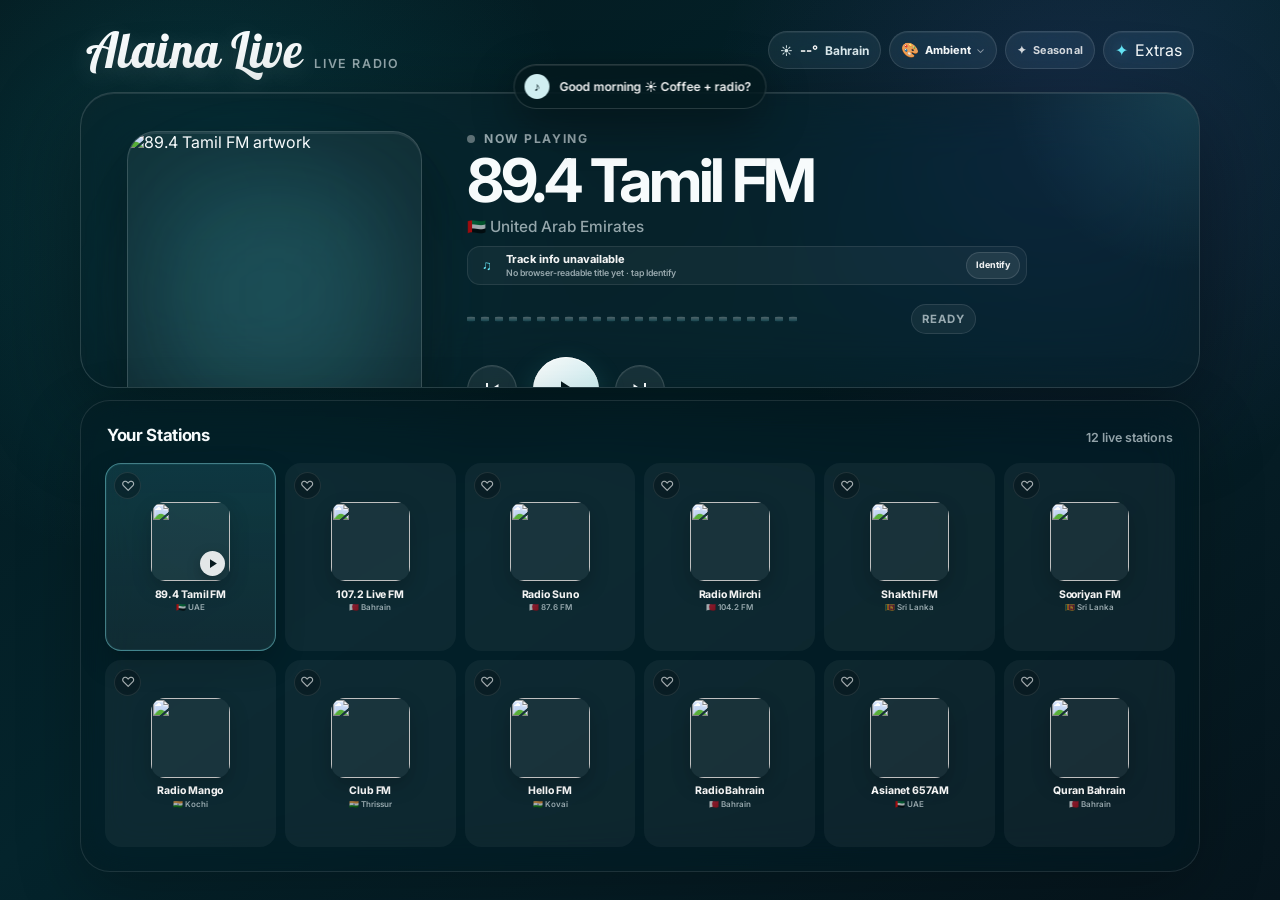
==== index.html @ 286011db "Fix Echo layout and song identification" ====
﻿<!DOCTYPE html>
<html lang="en">
<head>
  <meta charset="UTF-8">
  <meta name="viewport" content="width=device-width, initial-scale=1, viewport-fit=cover">
  <meta name="theme-color" content="#061a20">
  <meta name="apple-mobile-web-app-capable" content="yes">
  <meta name="apple-mobile-web-app-status-bar-style" content="black-translucent">

  <title>Alaina Live</title>
  <meta name="description" content="Alaina Live — your live radio stations in one beautiful player.">

  <link rel="icon" href="favicon.png" type="image/png">
  <link rel="apple-touch-icon" href="apple-touch-icon.png">
  <link rel="manifest" href="manifest.json">

  <style>
    @import url('https://fonts.googleapis.com/css2?family=Lobster&family=Inter:wght@400;500;600;700&display=swap');

    :root {
      --bg: #031a20;
      --scene-bg:
        radial-gradient(circle at 15% 20%, rgba(31, 197, 213, .15), transparent 30%),
        radial-gradient(circle at 84% 15%, rgba(139, 92, 246, .13), transparent 28%),
        linear-gradient(145deg, #03171c 0%, #04242c 48%, #06151d 100%);
      --orb-a: rgba(32, 213, 220, .30);
      --orb-b: rgba(92, 77, 225, .25);
      --glass: rgba(12, 34, 40, .52);
      --glass-strong: rgba(10, 27, 33, .72);
      --glass-soft: rgba(255, 255, 255, .075);
      --border: rgba(255, 255, 255, .14);
      --border-strong: rgba(255, 255, 255, .24);
      --text: #f7fbfc;
      --muted: rgba(235, 247, 250, .62);
      --accent: #67e8f9;
      --accent2: #8b5cf6;
      --success: #5ee6a8;
      --danger: #ff7d87;
      --shadow: 0 28px 90px rgba(0, 0, 0, .42);
      --radius-xl: 34px;
      --radius-lg: 24px;
      --radius-md: 18px;
    }

    * {
      box-sizing: border-box;
      margin: 0;
      padding: 0;
    }

    html {
      min-height: 100%;
      background: var(--bg);
      color-scheme: dark;
    }

    body {
      min-height: 100vh;
      min-height: 100dvh;
      overflow-x: hidden;
      font-family: Inter, -apple-system, BlinkMacSystemFont, "Segoe UI", sans-serif;
      color: var(--text);
      background: var(--scene-bg);
      user-select: none;
      -webkit-tap-highlight-color: transparent;
      overscroll-behavior: none;
      padding:
        calc(env(safe-area-inset-top) + 18px)
        calc(env(safe-area-inset-right) + 18px)
        calc(env(safe-area-inset-bottom) + 28px)
        calc(env(safe-area-inset-left) + 18px);
    }

    body::before,
    body::after {
      content: "";
      position: fixed;
      z-index: -2;
      width: 48vw;
      height: 48vw;
      min-width: 420px;
      min-height: 420px;
      border-radius: 50%;
      filter: blur(72px);
      pointer-events: none;
      opacity: .33;
      will-change: transform;
    }

    body::before {
      left: -16vw;
      top: 8vh;
      background: var(--orb-a);
      animation: driftOne 18s ease-in-out infinite alternate;
    }

    body::after {
      right: -18vw;
      bottom: -12vh;
      background: var(--orb-b);
      animation: driftTwo 22s ease-in-out infinite alternate;
    }

    .ambient-grid {
      position: fixed;
      inset: 0;
      z-index: -3;
      pointer-events: none;
      opacity: .16;
      background-image:
        linear-gradient(rgba(255,255,255,.035) 1px, transparent 1px),
        linear-gradient(90deg, rgba(255,255,255,.035) 1px, transparent 1px);
      background-size: 42px 42px;
      mask-image: linear-gradient(to bottom, rgba(0,0,0,.9), transparent 85%);
    }

    @keyframes driftOne {
      from { transform: translate3d(0,0,0) scale(1); }
      to { transform: translate3d(14vw,5vh,0) scale(1.14); }
    }

    @keyframes driftTwo {
      from { transform: translate3d(0,0,0) scale(1.06); }
      to { transform: translate3d(-11vw,-8vh,0) scale(.92); }
    }

    button, input {
      font: inherit;
    }

    button {
      -webkit-tap-highlight-color: transparent;
    }

    .app-shell {
      position: relative;
      z-index: 2;
      width: min(1120px, 100%);
      margin: 0 auto;
    }

    .topbar {
      display: flex;
      align-items: center;
      justify-content: space-between;
      gap: 18px;
      padding: 8px 6px 18px;
    }

    .brand {
      display: flex;
      align-items: baseline;
      gap: 12px;
      min-width: 0;
    }

    .brand-name {
      font-family: Lobster, cursive;
      font-size: clamp(2rem, 4vw, 3rem);
      line-height: 1;
      letter-spacing: .01em;
      text-shadow: 0 5px 28px rgba(255,255,255,.16);
      white-space: nowrap;
    }

    .brand-subtitle {
      color: var(--muted);
      font-size: .78rem;
      font-weight: 600;
      letter-spacing: .13em;
      text-transform: uppercase;
    }

    .install-btn {
      display: none;
      align-items: center;
      gap: 8px;
      min-height: 44px;
      padding: 10px 15px;
      border: 1px solid var(--border);
      border-radius: 999px;
      color: var(--text);
      background: rgba(255,255,255,.08);
      backdrop-filter: blur(16px) saturate(140%);
      -webkit-backdrop-filter: blur(16px) saturate(140%);
      cursor: pointer;
      box-shadow: inset 0 1px 0 rgba(255,255,255,.08);
    }

    .install-btn.visible {
      display: inline-flex;
    }

    .glass {
      background: var(--glass);
      border: 1px solid var(--border);
      box-shadow:
        var(--shadow),
        inset 0 1px 0 rgba(255,255,255,.10);
      backdrop-filter: blur(30px) saturate(145%);
      -webkit-backdrop-filter: blur(30px) saturate(145%);
    }

    .player-card {
      position: relative;
      overflow: hidden;
      display: grid;
      grid-template-columns: minmax(260px, 330px) 1fr;
      gap: clamp(26px, 5vw, 58px);
      align-items: center;
      padding: clamp(24px, 4vw, 42px);
      border-radius: var(--radius-xl);
    }

    .player-card::after {
      content: "";
      position: absolute;
      width: 380px;
      height: 380px;
      right: -180px;
      top: -190px;
      border-radius: 50%;
      background: radial-gradient(circle, rgba(103,232,249,.13), transparent 67%);
      pointer-events: none;
    }

    .cover-wrap {
      position: relative;
      width: min(100%, 310px);
      aspect-ratio: 1;
      justify-self: center;
    }

    .cover-glow {
      position: absolute;
      inset: 12%;
      border-radius: 32%;
      background: rgba(69, 224, 232, .22);
      filter: blur(48px);
      opacity: .7;
      transform: translateY(16px);
      pointer-events: none;
    }

    #coverArt {
      position: relative;
      z-index: 1;
      display: block;
      width: 100%;
      height: 100%;
      object-fit: cover;
      border-radius: 29px;
      border: 1px solid rgba(255,255,255,.16);
      box-shadow:
        0 28px 55px rgba(0,0,0,.42),
        0 2px 0 rgba(255,255,255,.08) inset;
      background: rgba(255,255,255,.05);
    }

    .player-panel {
      min-width: 0;
      text-align: left;
      align-self: center;
      width: 100%;
      max-width: 680px;
      height: min(100%, 310px);
      display: flex;
      flex-direction: column;
      justify-content: space-between;
      gap: 10px;
    }

    .player-top {
      display: flex;
      flex-direction: column;
      gap: 4px;
    }

    .player-bottom {
      display: flex;
      flex-direction: column;
      gap: 14px;
    }

    .eyebrow {
      display: flex;
      align-items: center;
      gap: 9px;
      margin-bottom: 0;
      color: var(--muted);
      font-size: .76rem;
      font-weight: 700;
      letter-spacing: .13em;
      text-transform: uppercase;
    }

    .live-dot {
      width: 8px;
      height: 8px;
      border-radius: 50%;
      background: rgba(255,255,255,.35);
      box-shadow: 0 0 0 0 rgba(94,230,168,.4);
      transition: .25s ease;
    }

    .player-card.is-playing .live-dot {
      background: var(--success);
      box-shadow: 0 0 0 6px rgba(94,230,168,.10);
    }

    #nowPlayingText {
      max-width: 680px;
      overflow: hidden;
      text-overflow: ellipsis;
      white-space: nowrap;
      font-size: clamp(1.85rem, 4.7vw, 3.95rem);
      line-height: 1.04;
      letter-spacing: -.055em;
      font-weight: 700;
      margin-bottom: 0;
    }

    #stationRegion {
      color: var(--muted);
      font-size: .96rem;
      font-weight: 500;
      min-height: 1.3em;
    }

    .equalizer-wrap {
      display: flex;
      align-items: center;
      gap: 14px;
      margin: 0;
    }

    .equalizer {
      width: min(430px, 100%);
      height: 64px;
      display: flex;
      align-items: center;
      gap: clamp(3px, .55vw, 6px);
      overflow: hidden;
      padding: 5px 0;
    }

    .equalizer span {
      flex: 1;
      min-width: 3px;
      max-width: 8px;
      height: 100%;
      border-radius: 999px;
      transform-origin: center;
      transform: scaleY(.12);
      opacity: .32;
      background: linear-gradient(to top, rgba(103,232,249,.55), rgba(255,255,255,.95));
      transition: transform .09s ease, opacity .25s ease;
      box-shadow: 0 0 12px rgba(103,232,249,.12);
    }

    .equalizer.is-playing span {
      opacity: .95;
    }

    .status-pill {
      display: inline-flex;
      align-items: center;
      gap: 8px;
      flex: 0 0 auto;
      padding: 7px 10px;
      border: 1px solid rgba(255,255,255,.10);
      border-radius: 999px;
      color: var(--muted);
      background: rgba(255,255,255,.055);
      font-size: .71rem;
      font-weight: 700;
      text-transform: uppercase;
      letter-spacing: .08em;
    }

    .status-pill.live {
      color: #d8fff0;
      border-color: rgba(94,230,168,.2);
      background: rgba(94,230,168,.09);
    }

    .status-pill.error {
      color: #ffe0e3;
      border-color: rgba(255,125,135,.25);
      background: rgba(255,125,135,.10);
    }

    .controls {
      display: flex;
      align-items: center;
      gap: 18px;
    }

    .control-btn {
      display: grid;
      place-items: center;
      width: 54px;
      height: 54px;
      border: 1px solid var(--border);
      border-radius: 50%;
      color: var(--text);
      background: rgba(255,255,255,.07);
      cursor: pointer;
      transition: transform .16s ease, background .16s ease, border-color .16s ease;
      box-shadow: inset 0 1px 0 rgba(255,255,255,.07);
    }

    .control-btn:hover {
      transform: translateY(-1px);
      background: rgba(255,255,255,.12);
      border-color: var(--border-strong);
    }

    .control-btn:active {
      transform: scale(.96);
    }

    .control-btn.primary {
      width: 72px;
      height: 72px;
      border: 0;
      color: #04171c;
      background:
        linear-gradient(145deg, rgba(255,255,255,.98), rgba(197,246,250,.92));
      box-shadow:
        0 10px 30px rgba(87,218,228,.18),
        inset 0 1px 0 rgba(255,255,255,.75);
    }

    .control-btn svg {
      width: 24px;
      height: 24px;
      fill: currentColor;
    }

    .control-btn.primary svg {
      width: 30px;
      height: 30px;
    }

    .volume-row {
      display: flex;
      align-items: center;
      gap: 10px;
      margin-top: 0;
      max-width: 360px;
      color: var(--muted);
    }

    .volume-row svg {
      width: 18px;
      height: 18px;
      fill: currentColor;
      flex: 0 0 auto;
    }

    #volumeSlider {
      width: 100%;
      accent-color: var(--accent);
      cursor: pointer;
    }

    .stations-section {
      margin-top: 22px;
      padding: 24px;
      border-radius: 30px;
      background: rgba(7, 25, 31, .38);
      border: 1px solid rgba(255,255,255,.10);
      backdrop-filter: blur(24px) saturate(135%);
      -webkit-backdrop-filter: blur(24px) saturate(135%);
      box-shadow: 0 22px 65px rgba(0,0,0,.23);
    }

    .section-header {
      display: flex;
      align-items: end;
      justify-content: space-between;
      gap: 16px;
      margin-bottom: 18px;
      padding: 0 2px;
    }

    .section-title {
      font-size: 1.05rem;
      font-weight: 700;
      letter-spacing: -.02em;
    }

    .station-count {
      color: var(--muted);
      font-size: .78rem;
      font-weight: 600;
    }

    .stations {
      display: grid;
      grid-template-columns: repeat(6, minmax(0, 1fr));
      gap: 14px;
    }

    .station-card {
      position: relative;
      min-width: 0;
      border: 1px solid transparent;
      border-radius: 22px;
      background: rgba(255,255,255,.045);
      padding: 10px 10px 12px;
      text-align: left;
      cursor: pointer;
      transition:
        transform .18s ease,
        border-color .18s ease,
        background .18s ease,
        box-shadow .18s ease;
    }

    .station-card:hover {
      transform: translateY(-2px);
      background: rgba(255,255,255,.075);
      border-color: rgba(255,255,255,.09);
    }

    .station-card.active {
      background:
        linear-gradient(180deg, rgba(103,232,249,.12), rgba(255,255,255,.06));
      border-color: rgba(137,240,247,.42);
      box-shadow:
        0 12px 30px rgba(0,0,0,.20),
        0 0 0 1px rgba(103,232,249,.06) inset;
    }

    .station-card:active {
      transform: scale(.98);
    }

    .station-art {
      position: relative;
      width: 100%;
      aspect-ratio: 1;
      overflow: hidden;
      border-radius: 17px;
      background: rgba(255,255,255,.05);
      box-shadow: 0 8px 20px rgba(0,0,0,.20);
    }

    .station-art img {
      width: 100%;
      height: 100%;
      object-fit: cover;
      display: block;
    }

    .station-play-indicator {
      position: absolute;
      right: 8px;
      bottom: 8px;
      width: 32px;
      height: 32px;
      display: grid;
      place-items: center;
      border-radius: 50%;
      color: #06181d;
      background: rgba(255,255,255,.88);
      box-shadow: 0 5px 14px rgba(0,0,0,.25);
      opacity: 0;
      transform: scale(.84);
      transition: opacity .18s ease, transform .18s ease;
    }

    .station-card:hover .station-play-indicator,
    .station-card.active .station-play-indicator {
      opacity: 1;
      transform: scale(1);
    }

    .station-play-indicator svg {
      width: 15px;
      height: 15px;
      fill: currentColor;
    }

    .station-card.playing .station-play-indicator {
      background: #dffff1;
    }

    .station-name {
      display: block;
      margin-top: 10px;
      overflow: hidden;
      text-overflow: ellipsis;
      white-space: nowrap;
      font-size: .82rem;
      font-weight: 700;
      letter-spacing: -.01em;
    }

    .station-meta {
      display: flex;
      align-items: center;
      gap: 5px;
      min-height: 18px;
      margin-top: 3px;
      color: var(--muted);
      font-size: .68rem;
      font-weight: 600;
    }

    .tiny-live {
      display: none;
      width: 5px;
      height: 5px;
      border-radius: 50%;
      background: var(--success);
      box-shadow: 0 0 0 4px rgba(94,230,168,.09);
    }

    .station-card.playing .tiny-live {
      display: inline-block;
    }

    .footer-note {
      padding: 18px 6px 4px;
      text-align: center;
      color: rgba(235,247,250,.38);
      font-size: .7rem;
    }

    @media (max-width: 920px) {
      .player-card {
        grid-template-columns: minmax(220px, 270px) 1fr;
        gap: 30px;
      }

      .stations {
        grid-template-columns: repeat(4, minmax(0, 1fr));
      }
    }

    @media (max-width: 680px) {
      body {
        padding:
          calc(env(safe-area-inset-top) + 12px)
          calc(env(safe-area-inset-right) + 12px)
          calc(env(safe-area-inset-bottom) + 22px)
          calc(env(safe-area-inset-left) + 12px);
      }

      .topbar {
        padding: 6px 4px 14px;
      }

      .brand-subtitle {
        display: none;
      }

      .install-btn {
        width: 44px;
        height: 44px;
        justify-content: center;
        padding: 0;
      }

      .install-btn span {
        display: none;
      }

      .player-card {
        grid-template-columns: 1fr;
        gap: 25px;
        padding: 21px;
        border-radius: 29px;
      }

      .cover-wrap {
        width: min(72vw, 310px);
      }

      .player-panel {
        text-align: center;
      }

      .eyebrow,
      .controls,
      .equalizer-wrap {
        justify-content: center;
      }

      #nowPlayingText {
        font-size: clamp(2rem, 10vw, 3.15rem);
      }

      .equalizer-wrap {
        margin: 20px 0 18px;
        flex-wrap: wrap;
      }

      .equalizer {
        width: 100%;
        height: 50px;
      }

      .volume-row {
        margin: 20px auto 0;
      }

      .stations-section {
        margin-top: 14px;
        padding: 16px 12px 14px;
        border-radius: 26px;
      }

      .stations {
        grid-template-columns: repeat(3, minmax(0, 1fr));
        gap: 9px;
      }

      .station-card {
        border-radius: 18px;
        padding: 7px 7px 9px;
      }

      .station-art {
        border-radius: 14px;
      }

      .station-play-indicator {
        width: 29px;
        height: 29px;
        right: 6px;
        bottom: 6px;
      }

      .station-name {
        font-size: .72rem;
        margin-top: 7px;
      }

      .station-meta {
        font-size: .61rem;
      }

      .control-btn {
        width: 52px;
        height: 52px;
      }

      .control-btn.primary {
        width: 70px;
        height: 70px;
      }
    }

    @media (max-width: 380px) {
      .stations {
        gap: 7px;
      }

      .station-card {
        padding: 6px;
      }

      .station-name {
        font-size: .68rem;
      }
    }

    /* Echo Show / wide landscape */
    @media (min-width: 900px) and (max-height: 720px) and (orientation: landscape) {
      body {
        padding-top: calc(env(safe-area-inset-top) + 10px);
        padding-bottom: calc(env(safe-area-inset-bottom) + 12px);
      }

      .topbar {
        padding-bottom: 10px;
      }

      .brand-name {
        font-size: 2.15rem;
      }

      .player-card {
        grid-template-columns: 230px 1fr;
        padding: 22px 30px;
        gap: 34px;
      }

      .cover-wrap {
        width: 220px;
      }

      #nowPlayingText {
        font-size: clamp(2rem, 4.7vw, 3.4rem);
      }

      .equalizer-wrap {
        margin: 17px 0 15px;
      }

      .equalizer {
        height: 44px;
      }

      .volume-row {
        margin-top: 14px;
      }

      .control-btn {
        width: 48px;
        height: 48px;
      }

      .control-btn.primary {
        width: 62px;
        height: 62px;
      }

      .stations-section {
        margin-top: 12px;
        padding: 14px 18px;
      }

      .section-header {
        margin-bottom: 10px;
      }

      .stations {
        grid-template-columns: repeat(6, minmax(0, 1fr));
        gap: 10px;
      }

      .station-card {
        display: grid;
        grid-template-columns: 50px minmax(0, 1fr);
        grid-template-rows: auto auto;
        column-gap: 9px;
        align-items: center;
        padding: 7px;
        border-radius: 15px;
      }

      .station-art {
        grid-row: 1 / span 2;
        width: 50px;
        border-radius: 11px;
      }

      .station-name {
        margin-top: 0;
        font-size: .7rem;
      }

      .station-meta {
        font-size: .58rem;
      }

      .station-play-indicator {
        display: none;
      }

      .footer-note {
        display: none;
      }
    }

    @media (prefers-reduced-motion: reduce) {
      *, *::before, *::after {
        animation-duration: .001ms !important;
        animation-iteration-count: 1 !important;
        scroll-behavior: auto !important;
      }

      .station-card,
      .control-btn {
        transition: none;
      }
    }

    @supports not ((backdrop-filter: blur(20px)) or (-webkit-backdrop-filter: blur(20px))) {
      .glass,
      .stations-section,
      .install-btn {
        background: rgba(6, 26, 32, .94);
      }
    }
  

    /* ==========================================================
       ZERO-SCROLL LAYOUT
       - Mobile: one-screen 3D flip between player and all stations.
       - Tablet / Echo / wide screens: player above, every station below.
       ========================================================== */

    body {
      height: 100vh;
      height: 100dvh;
      min-height: 100vh;
      min-height: 100dvh;
      overflow: hidden;
    }

    .app-shell {
      height: 100%;
      min-height: 0;
      display: flex;
      flex-direction: column;
    }

    .topbar {
      flex: 0 0 auto;
    }

    .content-stage {
      flex: 1 1 auto;
      min-height: 0;
      display: flex;
      flex-direction: column;
      gap: 12px;
    }

    .player-card,
    .stations-section {
      min-height: 0;
    }

    .player-card {
      flex: 0 0 min(39%, 350px);
    }

    .stations-section {
      flex: 1 1 auto;
      margin-top: 0;
      overflow: hidden;
      display: flex;
      flex-direction: column;
    }

    .section-header {
      flex: 0 0 auto;
    }

    .stations {
      flex: 1 1 auto;
      min-height: 0;
      grid-auto-rows: minmax(0, 1fr);
    }

    .footer-note {
      display: none;
    }

    .mobile-flip-button,
    .mobile-back-button {
      display: none;
    }

    .section-actions {
      display: flex;
      align-items: center;
      gap: 10px;
    }

    /* Tablet / Echo station cards are intentionally compact so all 12
       are visible at the same time without vertical scrolling. */
    @media (min-width: 681px) {
      .stations {
        grid-template-columns: repeat(6, minmax(0, 1fr));
        grid-template-rows: repeat(2, minmax(0, 1fr));
        gap: 9px;
      }

      .station-card {
        min-height: 0;
        display: grid;
        grid-template-columns: clamp(42px, 5.5vw, 66px) minmax(0, 1fr);
        grid-template-rows: auto auto;
        column-gap: 9px;
        align-content: center;
        align-items: center;
        padding: 7px;
        border-radius: 16px;
      }

      .station-art {
        grid-row: 1 / span 2;
        width: clamp(42px, 5.5vw, 66px);
        height: clamp(42px, 5.5vw, 66px);
        aspect-ratio: 1;
        border-radius: 12px;
      }

      .station-name {
        align-self: end;
        margin: 0;
        font-size: clamp(.66rem, 1vw, .82rem);
      }

      .station-meta {
        align-self: start;
        min-height: 0;
        margin-top: 2px;
        font-size: clamp(.54rem, .8vw, .67rem);
      }

      .station-play-indicator {
        width: 24px;
        height: 24px;
        right: 4px;
        bottom: 4px;
      }
    }

    /* Wide desktop / laptop layout:
       keep every text/control element from "Now Playing" through the
       volume slider inside the visual height of the artwork. */
    @media (min-width: 921px) and (min-height: 700px) {
      .player-card {
        flex-basis: min(38%, 345px);
        padding: 24px 28px;
        gap: 28px;
      }

      .cover-wrap {
        width: min(100%, 295px);
      }

      .player-panel {
        height: min(100%, 295px);
      }

      .equalizer {
        height: 48px;
      }

      .controls {
        gap: 16px;
      }

      .control-btn {
        width: 50px;
        height: 50px;
      }

      .control-btn.primary {
        width: 66px;
        height: 66px;
      }

      .volume-row {
        max-width: 330px;
      }
    }

    /* Tablet portrait: keep player on top and all stations underneath. */
    @media (min-width: 681px) and (max-width: 920px) {
      .stations {
        grid-template-columns: repeat(4, minmax(0, 1fr));
        grid-template-rows: repeat(3, minmax(0, 1fr));
      }

      .player-card {
        flex-basis: min(45%, 390px);
        padding: clamp(18px, 3vw, 30px);
        grid-template-columns: minmax(180px, 250px) 1fr;
        gap: 24px;
      }

      .cover-wrap {
        width: min(100%, 235px);
      }

      .player-panel {
        height: min(100%, 235px);
      }

      .equalizer-wrap {
        margin: 17px 0 16px;
      }

      .equalizer {
        height: 42px;
      }

      .volume-row {
        margin-top: 14px;
      }
    }

    /* Medium-height landscape smart displays / Echo-style screens.
       The complete right-side player stack is constrained to exactly the
       same visual height as the artwork, including controls + volume. */
    @media (min-width: 900px) and (max-height: 860px) {
      body {
        padding:
          calc(env(safe-area-inset-top) + 8px)
          calc(env(safe-area-inset-right) + 12px)
          calc(env(safe-area-inset-bottom) + 9px)
          calc(env(safe-area-inset-left) + 12px);
      }

      .topbar {
        padding: 2px 4px 8px;
      }

      .brand-name {
        font-size: 2rem;
      }

      .brand-subtitle {
        font-size: .66rem;
      }

      .content-stage {
        gap: 8px;
      }

      .player-card {
        flex: 0 0 42%;
        grid-template-columns: minmax(175px, 230px) 1fr;
        align-items: center;
        gap: 24px;
        padding: 14px 22px;
        border-radius: 24px;
      }

      .cover-wrap {
        width: min(100%, 210px);
      }

      .player-panel {
        width: 100%;
        height: min(100%, 210px);
        max-width: none;
        align-self: center;
        display: flex;
        flex-direction: column;
        justify-content: space-between;
        gap: 5px;
        overflow: visible;
      }

      .player-top {
        gap: 1px;
      }

      .player-bottom {
        gap: 6px;
      }

      #coverArt {
        border-radius: 21px;
      }

      .eyebrow {
        margin-bottom: 0;
        font-size: .58rem;
      }

      #nowPlayingText {
        margin-bottom: 0;
        font-size: clamp(1.65rem, 3.7vw, 2.65rem);
        line-height: 1;
      }

      #stationRegion {
        min-height: 1.1em;
        font-size: .70rem;
      }

      .equalizer-wrap {
        margin: 0;
        gap: 9px;
      }

      .equalizer {
        height: 26px;
        padding: 2px 0;
      }

      .status-pill {
        padding: 4px 7px;
        font-size: .54rem;
      }

      .controls {
        gap: 9px;
      }

      .control-btn {
        width: 38px;
        height: 38px;
      }

      .control-btn.primary {
        width: 48px;
        height: 48px;
      }

      .control-btn svg {
        width: 17px;
        height: 17px;
      }

      .control-btn.primary svg {
        width: 21px;
        height: 21px;
      }

      .volume-row {
        display: flex !important;
        visibility: visible !important;
        margin-top: 0;
        max-width: 280px;
        min-height: 18px;
        gap: 8px;
      }

      .volume-row svg {
        width: 15px;
        height: 15px;
      }

      #volumeSlider {
        display: block !important;
        visibility: visible !important;
        height: 18px;
      }

      .stations-section {
        padding: 9px 12px;
        border-radius: 21px;
      }

      .section-header {
        margin-bottom: 6px;
      }

      .section-title {
        font-size: .83rem;
      }

      .station-count {
        font-size: .59rem;
      }

      .stations {
        gap: 7px;
      }

      .station-card {
        grid-template-columns: 42px minmax(0, 1fr);
        column-gap: 7px;
        padding: 5px;
        border-radius: 12px;
      }

      .station-art {
        width: 42px;
        height: 42px;
        border-radius: 9px;
      }

      .station-name {
        font-size: .60rem;
      }

      .station-meta {
        font-size: .49rem;
      }

      .station-play-indicator {
        display: none;
      }
    }

    /* Very short landscape devices (Echo Show 5 / compact smart displays).
       The artwork and the complete controls stack remain the same height. */
    @media (min-width: 681px) and (max-height: 610px) {
      body {
        padding:
          calc(env(safe-area-inset-top) + 6px)
          calc(env(safe-area-inset-right) + 9px)
          calc(env(safe-area-inset-bottom) + 7px)
          calc(env(safe-area-inset-left) + 9px);
      }

      .topbar {
        padding: 1px 4px 6px;
      }

      .brand-name {
        font-size: 1.72rem;
      }

      .brand-subtitle {
        font-size: .58rem;
      }

      .install-btn {
        min-height: 34px;
        padding: 6px 10px;
      }

      .content-stage {
        gap: 6px;
      }

      .player-card {
        flex: 0 0 48%;
        grid-template-columns: minmax(130px, 185px) 1fr;
        align-items: center;
        gap: 16px;
        padding: 10px 16px;
        border-radius: 20px;
      }

      .cover-wrap {
        width: min(100%, 168px);
      }

      .player-panel {
        width: 100%;
        height: min(100%, 168px);
        max-width: none;
        align-self: center;
        justify-content: space-between;
        gap: 3px;
        overflow: visible;
      }

      .player-top {
        gap: 0;
      }

      .player-bottom {
        gap: 4px;
      }

      #coverArt {
        border-radius: 17px;
      }

      .eyebrow {
        margin-bottom: 0;
        font-size: .52rem;
      }

      #nowPlayingText {
        margin-bottom: 0;
        font-size: clamp(1.25rem, 3.3vw, 2rem);
        line-height: 1;
      }

      #stationRegion {
        min-height: 1em;
        font-size: .61rem;
      }

      .equalizer-wrap {
        margin: 0;
        gap: 7px;
      }

      .equalizer {
        height: 20px;
        padding: 1px 0;
      }

      .status-pill {
        padding: 3px 6px;
        font-size: .48rem;
      }

      .controls {
        gap: 7px;
      }

      .control-btn {
        width: 32px;
        height: 32px;
      }

      .control-btn.primary {
        width: 42px;
        height: 42px;
      }

      .control-btn svg {
        width: 15px;
        height: 15px;
      }

      .control-btn.primary svg {
        width: 18px;
        height: 18px;
      }

      .volume-row {
        display: flex !important;
        visibility: visible !important;
        margin-top: 0;
        max-width: 240px;
        min-height: 15px;
        gap: 6px;
      }

      .volume-row svg {
        width: 13px;
        height: 13px;
      }

      #volumeSlider {
        display: block !important;
        visibility: visible !important;
        height: 15px;
      }

      .stations-section {
        padding: 7px 9px;
        border-radius: 18px;
      }

      .section-header {
        margin-bottom: 4px;
      }

      .section-title {
        font-size: .74rem;
      }

      .station-count {
        font-size: .52rem;
      }

      .stations {
        gap: 5px;
      }

      .station-card {
        grid-template-columns: 36px minmax(0, 1fr);
        column-gap: 5px;
        padding: 4px;
        border-radius: 10px;
      }

      .station-art {
        width: 36px;
        height: 36px;
        border-radius: 7px;
      }

      .station-name {
        font-size: .53rem;
      }

      .station-meta {
        font-size: .44rem;
      }

      .station-play-indicator {
        display: none;
      }
    }


    /* ==========================================================
       V7.3 — Wide-screen station cards
       Desktop + Echo Show: larger logo with labels underneath.
       Keeps the 6 x 2 grid and zero-scroll behavior.
       ========================================================== */

    @media (min-width: 921px) {
      .stations {
        grid-template-columns: repeat(6, minmax(0, 1fr));
        grid-template-rows: repeat(2, minmax(0, 1fr));
      }

      .station-card {
        min-height: 0;
        display: flex;
        flex-direction: column;
        align-items: center;
        justify-content: center;
        gap: 0;
        padding: clamp(7px, 1.1vh, 11px) 7px;
        text-align: center;
        border-radius: 16px;
      }

      .station-art {
        flex: 0 0 auto;
        grid-row: auto;
        width: clamp(66px, 6.2vw, 82px);
        height: clamp(66px, 6.2vw, 82px);
        margin: 0 auto;
        border-radius: 14px;
      }

      .station-name {
        width: 100%;
        align-self: auto;
        margin: clamp(5px, .8vh, 8px) 0 0;
        overflow: visible;
        text-overflow: clip;
        white-space: normal;
        font-size: clamp(.64rem, .82vw, .78rem);
        line-height: 1.12;
        font-weight: 750;
        text-align: center;
      }

      .station-meta {
        width: 100%;
        min-height: 0;
        align-self: auto;
        justify-content: center;
        margin-top: 3px;
        overflow: visible;
        white-space: normal;
        font-size: clamp(.50rem, .62vw, .61rem);
        line-height: 1.08;
        text-align: center;
      }

      .station-play-indicator {
        width: 25px;
        height: 25px;
        right: 5px;
        bottom: 5px;
      }

      .favorite-toggle {
        top: 7px;
        left: 7px;
      }
    }

    /* Standard Echo Show / landscape tablet heights:
       slightly smaller than desktop, but still visibly larger than V7.2. */
    @media (min-width: 921px) and (max-height: 860px) {
      .station-card {
        padding: 6px 5px;
        border-radius: 13px;
      }

      .station-art {
        width: clamp(54px, 7.2vh, 68px);
        height: clamp(54px, 7.2vh, 68px);
        border-radius: 11px;
      }

      .station-name {
        margin-top: 4px;
        font-size: clamp(.56rem, 1.05vw, .67rem);
        line-height: 1.06;
      }

      .station-meta {
        margin-top: 2px;
        font-size: clamp(.45rem, .78vw, .55rem);
        line-height: 1.03;
      }

      .favorite-toggle {
        top: 4px;
        left: 4px;
        width: 23px;
        height: 23px;
        font-size: 12px;
      }

      .station-play-indicator {
        width: 22px;
        height: 22px;
        right: 4px;
        bottom: 4px;
      }
    }

    /* Compact Echo Show 5 / very short landscape screens.
       Still vertical, but carefully compressed to preserve zero scroll. */
    @media (min-width: 921px) and (max-height: 610px) {
      .station-card {
        padding: 3px 4px;
        border-radius: 10px;
      }

      .station-art {
        width: clamp(38px, 8.8vh, 50px);
        height: clamp(38px, 8.8vh, 50px);
        border-radius: 8px;
      }

      .station-name {
        margin-top: 2px;
        font-size: clamp(.48rem, .88vw, .57rem);
        line-height: 1;
      }

      .station-meta {
        margin-top: 1px;
        font-size: clamp(.40rem, .67vw, .48rem);
        line-height: 1;
      }

      .favorite-toggle {
        top: 3px;
        left: 3px;
        width: 19px;
        height: 19px;
        font-size: 10px;
      }

      .station-play-indicator {
        display: none;
      }
    }

    /* MOBILE: fixed one-screen 3D flip UI. */
    @media (max-width: 680px) {
      body {
        padding:
          calc(env(safe-area-inset-top) + 8px)
          calc(env(safe-area-inset-right) + 9px)
          calc(env(safe-area-inset-bottom) + 9px)
          calc(env(safe-area-inset-left) + 9px);
      }

      .topbar {
        min-height: 46px;
        padding: 3px 3px 8px;
      }

      .brand-name {
        font-size: clamp(1.75rem, 8vw, 2.25rem);
      }

      .content-stage {
        position: relative;
        display: block;
        perspective: 1300px;
        transform-style: preserve-3d;
      }

      .player-card,
      .stations-section {
        position: absolute;
        inset: 0;
        width: 100%;
        height: 100%;
        margin: 0;
        overflow: hidden;
        backface-visibility: hidden;
        -webkit-backface-visibility: hidden;
        transform-style: preserve-3d;
        transition:
          transform .64s cubic-bezier(.2,.72,.18,1),
          opacity .25s ease;
      }

      .player-card {
        transform: rotateY(0deg);
        display: flex;
        flex-direction: column;
        justify-content: center;
        gap: clamp(8px, 1.7dvh, 15px);
        padding: clamp(12px, 2.4dvh, 19px);
        border-radius: 28px;
      }

      .stations-section {
        transform: rotateY(180deg);
        padding: 10px 9px 9px;
        border-radius: 28px;
        background: rgba(10, 30, 36, .66);
      }

      .content-stage.flipped .player-card {
        transform: rotateY(-180deg);
        pointer-events: none;
      }

      .content-stage.flipped .stations-section {
        transform: rotateY(0deg);
        pointer-events: auto;
      }

      .content-stage:not(.flipped) .stations-section {
        pointer-events: none;
      }

      .cover-wrap {
        flex: 0 0 auto;
        width: clamp(108px, 27dvh, 178px);
        max-width: 48vw;
      }

      #coverArt {
        border-radius: 22px;
      }

      .player-panel {
        width: 100%;
        min-height: 0;
        height: auto;
        max-width: none;
        gap: 8px;
      }

      .player-top,
      .player-bottom {
        gap: 8px;
      }

      .eyebrow {
        justify-content: center;
        margin-bottom: 5px;
        font-size: .61rem;
      }

      #nowPlayingText {
        margin-bottom: 4px;
        font-size: clamp(1.45rem, 7.3vw, 2.35rem);
        line-height: 1.02;
      }

      #stationRegion {
        font-size: .72rem;
      }

      .equalizer-wrap {
        margin: clamp(8px, 1.5dvh, 13px) 0;
        gap: 7px;
        flex-wrap: nowrap;
      }

      .equalizer {
        width: min(70%, 280px);
        height: clamp(25px, 5dvh, 38px);
      }

      .status-pill {
        padding: 5px 7px;
        font-size: .53rem;
      }

      .controls {
        gap: 12px;
      }

      .control-btn {
        width: clamp(41px, 7.8dvh, 52px);
        height: clamp(41px, 7.8dvh, 52px);
      }

      .control-btn.primary {
        width: clamp(54px, 9.5dvh, 66px);
        height: clamp(54px, 9.5dvh, 66px);
      }

      .control-btn svg {
        width: 19px;
        height: 19px;
      }

      .control-btn.primary svg {
        width: 24px;
        height: 24px;
      }

      .volume-row {
        width: min(76%, 280px);
        margin: clamp(8px, 1.4dvh, 13px) auto 0;
      }

      .mobile-flip-button {
        display: inline-flex;
        align-items: center;
        justify-content: center;
        gap: 7px;
        min-height: 39px;
        margin: clamp(8px, 1.5dvh, 13px) auto 0;
        padding: 8px 16px;
        border: 1px solid rgba(255,255,255,.16);
        border-radius: 999px;
        color: var(--text);
        background: rgba(255,255,255,.085);
        box-shadow: inset 0 1px 0 rgba(255,255,255,.08);
        cursor: pointer;
      }

      .mobile-flip-button svg {
        width: 17px;
        height: 17px;
        fill: currentColor;
      }

      .mobile-flip-button span {
        font-size: .72rem;
        font-weight: 700;
        letter-spacing: .01em;
      }

      .section-header {
        min-height: 39px;
        align-items: center;
        margin-bottom: 6px;
        padding: 0 3px;
      }

      .section-title {
        font-size: .89rem;
      }

      .section-actions {
        gap: 5px;
      }

      .station-count {
        display: none;
      }

      .mobile-back-button {
        display: inline-flex;
        align-items: center;
        gap: 4px;
        height: 33px;
        padding: 0 10px;
        border: 1px solid rgba(255,255,255,.13);
        border-radius: 999px;
        color: var(--text);
        background: rgba(255,255,255,.07);
        cursor: pointer;
      }

      .mobile-back-button svg {
        width: 14px;
        height: 14px;
        fill: currentColor;
      }

      .mobile-back-button span {
        font-size: .64rem;
        font-weight: 700;
      }

      .stations {
        display: grid;
        grid-template-columns: repeat(3, minmax(0, 1fr));
        grid-template-rows: repeat(4, minmax(0, 1fr));
        gap: clamp(4px, 1dvh, 8px);
        height: 100%;
        min-height: 0;
      }

      .station-card {
        min-height: 0;
        display: flex;
        flex-direction: column;
        align-items: center;
        justify-content: center;
        gap: 2px;
        padding: 4px 3px;
        border-radius: 14px;
        text-align: center;
      }

      .station-card:hover {
        transform: none;
      }

      .station-art {
        flex: 0 0 auto;
        width: clamp(43px, 9.5dvh, 68px);
        height: clamp(43px, 9.5dvh, 68px);
        border-radius: 12px;
      }

      .station-name {
        width: 100%;
        margin: 3px 0 0;
        font-size: clamp(.55rem, 2.7vw, .69rem);
        line-height: 1.05;
        text-align: center;
      }

      .station-meta {
        min-height: 0;
        margin: 0;
        font-size: clamp(.45rem, 2.1vw, .57rem);
        line-height: 1;
        justify-content: center;
      }

      .station-play-indicator {
        width: 22px;
        height: 22px;
        right: 3px;
        bottom: 3px;
      }

      .station-play-indicator svg {
        width: 11px;
        height: 11px;
      }
    }

    /* Short phones: preserve the one-screen layout by shrinking artwork,
       never by introducing a scrollbar. */
    @media (max-width: 680px) and (max-height: 720px) {
      .player-card {
        gap: 7px;
        padding: 10px;
      }

      .cover-wrap {
        width: clamp(96px, 23dvh, 145px);
      }

      #nowPlayingText {
        font-size: clamp(1.3rem, 6.7vw, 1.9rem);
      }

      .equalizer-wrap {
        margin: 6px 0;
      }

      .equalizer {
        height: 24px;
      }

      .volume-row {
        margin-top: 6px;
      }

      .mobile-flip-button {
        min-height: 34px;
        margin-top: 6px;
        padding: 6px 13px;
      }

      .station-art {
        width: clamp(39px, 8.3dvh, 58px);
        height: clamp(39px, 8.3dvh, 58px);
      }

      .stations {
        gap: 4px;
      }
    }

    @media (max-width: 680px) and (max-height: 590px) {
      .volume-row {
        display: none;
      }

      .cover-wrap {
        width: clamp(88px, 21dvh, 118px);
      }

      .equalizer {
        height: 20px;
      }

      .control-btn {
        width: 38px;
        height: 38px;
      }

      .control-btn.primary {
        width: 48px;
        height: 48px;
      }

      .station-art {
        width: 41px;
        height: 41px;
      }

      .station-meta {
        display: none;
      }
    }

  

    /* ==========================================================
       V6 — ALaina Extras + seasonal wallpaper
       ========================================================== */

    .topbar-actions {
      display: flex;
      align-items: center;
      justify-content: flex-end;
      gap: 8px;
      min-width: 0;
    }

    .topbar-chip,
    .theme-badge {
      min-height: 38px;
      display: inline-flex;
      align-items: center;
      justify-content: center;
      gap: 7px;
      padding: 7px 11px;
      border: 1px solid rgba(255,255,255,.12);
      border-radius: 999px;
      color: var(--text);
      background: rgba(255,255,255,.065);
      backdrop-filter: blur(18px) saturate(145%);
      -webkit-backdrop-filter: blur(18px) saturate(145%);
      box-shadow: inset 0 1px 0 rgba(255,255,255,.06);
      white-space: nowrap;
    }

    .topbar-chip {
      cursor: pointer;
      transition: background .16s ease, transform .16s ease, border-color .16s ease;
    }

    .topbar-chip:hover {
      background: rgba(255,255,255,.11);
      border-color: rgba(255,255,255,.2);
      transform: translateY(-1px);
    }

    .weather-chip {
      color: rgba(239,252,254,.92);
      font-size: .75rem;
      font-weight: 700;
    }

    #weatherChipTemp {
      color: #fff;
      font-size: .83rem;
    }

    .hub-sparkle {
      color: var(--accent);
      text-shadow: 0 0 14px rgba(103,232,249,.4);
    }

    .theme-badge {
      color: rgba(255,255,255,.84);
      font-size: .68rem;
      font-weight: 700;
      letter-spacing: .02em;
    }

    .station-card {
      position: relative;
    }

    .favorite-toggle {
      position: absolute;
      z-index: 4;
      top: 8px;
      left: 8px;
      width: 27px;
      height: 27px;
      display: grid;
      place-items: center;
      border: 1px solid rgba(255,255,255,.12);
      border-radius: 50%;
      color: rgba(255,255,255,.82);
      background: rgba(4,18,23,.58);
      backdrop-filter: blur(10px);
      -webkit-backdrop-filter: blur(10px);
      font-size: 14px;
      line-height: 1;
      opacity: .78;
      transition: transform .15s ease, background .15s ease, opacity .15s ease;
    }

    .favorite-toggle:hover {
      transform: scale(1.08);
      opacity: 1;
    }

    .favorite-toggle.is-favorite {
      color: #fff;
      background: rgba(238,76,112,.76);
      border-color: rgba(255,255,255,.2);
      opacity: 1;
    }

    .alaina-toast {
      position: fixed;
      z-index: 1200;
      top: calc(env(safe-area-inset-top) + 64px);
      left: 50%;
      max-width: min(520px, calc(100vw - 28px));
      min-height: 42px;
      display: flex;
      align-items: center;
      gap: 10px;
      padding: 9px 14px 9px 10px;
      border: 1px solid rgba(255,255,255,.14);
      border-radius: 999px;
      color: rgba(255,255,255,.94);
      background: rgba(5,24,29,.72);
      box-shadow: 0 14px 44px rgba(0,0,0,.34), inset 0 1px 0 rgba(255,255,255,.09);
      backdrop-filter: blur(24px) saturate(150%);
      -webkit-backdrop-filter: blur(24px) saturate(150%);
      transform: translate(-50%, -14px) scale(.96);
      opacity: 0;
      pointer-events: none;
      transition: opacity .25s ease, transform .28s cubic-bezier(.2,.75,.2,1);
      font-size: .76rem;
      font-weight: 600;
      text-align: left;
    }

    .alaina-toast.visible {
      opacity: 1;
      transform: translate(-50%, 0) scale(1);
    }

    .alaina-toast-mark {
      width: 25px;
      height: 25px;
      display: grid;
      place-items: center;
      flex: 0 0 auto;
      border-radius: 50%;
      color: #051a20;
      background: rgba(221,252,255,.94);
      font-weight: 800;
    }

    .feature-overlay {
      position: fixed;
      z-index: 1100;
      inset: 0;
      display: grid;
      place-items: center;
      padding: max(10px, env(safe-area-inset-top)) max(10px, env(safe-area-inset-right))
               max(10px, env(safe-area-inset-bottom)) max(10px, env(safe-area-inset-left));
      background: rgba(0,10,14,.44);
      backdrop-filter: blur(12px);
      -webkit-backdrop-filter: blur(12px);
    }

    .feature-overlay[hidden] {
      display: none;
    }

    .feature-sheet {
      width: min(700px, calc(100vw - 20px));
      height: min(500px, calc(100dvh - 20px));
      min-height: 0;
      overflow: hidden;
      border-radius: 30px;
      padding: 18px;
      display: flex;
      flex-direction: column;
      background: rgba(8,30,36,.76);
    }

    .feature-header {
      flex: 0 0 auto;
      min-height: 49px;
      display: grid;
      grid-template-columns: 38px 1fr 38px;
      align-items: center;
      gap: 8px;
      margin-bottom: 12px;
    }

    .feature-kicker {
      color: var(--muted);
      font-size: .58rem;
      font-weight: 800;
      letter-spacing: .13em;
      text-transform: uppercase;
    }

    #featureTitle {
      font-size: 1.25rem;
      line-height: 1.05;
      letter-spacing: -.025em;
    }

    .feature-nav-button,
    .feature-close-button {
      width: 36px;
      height: 36px;
      display: grid;
      place-items: center;
      border: 1px solid rgba(255,255,255,.11);
      border-radius: 50%;
      color: white;
      background: rgba(255,255,255,.07);
      cursor: pointer;
    }

    .feature-nav-button {
      font-size: 1.55rem;
      line-height: 1;
    }

    .feature-close-button {
      font-size: 1.45rem;
      line-height: 1;
    }

    .hub-home,
    .feature-content {
      flex: 1 1 auto;
      min-height: 0;
    }

    .hub-home {
      display: grid;
      grid-template-columns: repeat(4, minmax(0, 1fr));
      grid-template-rows: repeat(2, minmax(0, 1fr));
      gap: 10px;
    }

    .hub-home[hidden],
    .feature-content[hidden] {
      display: none;
    }

    .hub-tile {
      min-height: 0;
      display: flex;
      flex-direction: column;
      align-items: flex-start;
      justify-content: flex-end;
      gap: 3px;
      padding: 15px;
      border: 1px solid rgba(255,255,255,.09);
      border-radius: 20px;
      color: white;
      text-align: left;
      background: rgba(255,255,255,.055);
      cursor: pointer;
      box-shadow: inset 0 1px 0 rgba(255,255,255,.05);
      transition: transform .16s ease, background .16s ease, border-color .16s ease;
    }

    .hub-tile:hover {
      transform: translateY(-2px);
      background: rgba(255,255,255,.095);
      border-color: rgba(255,255,255,.16);
    }

    .hub-icon {
      margin-bottom: auto;
      font-size: 1.65rem;
    }

    .hub-name {
      font-size: .8rem;
      font-weight: 750;
    }

    .hub-note {
      color: var(--muted);
      font-size: .61rem;
      font-weight: 550;
    }

    .feature-content {
      display: flex;
      flex-direction: column;
      justify-content: center;
      gap: 14px;
      overflow: hidden;
    }

    .feature-center {
      width: min(100%, 560px);
      margin: auto;
      display: flex;
      flex-direction: column;
      align-items: center;
      justify-content: center;
      gap: 12px;
      text-align: center;
      min-height: 0;
    }

    .feature-big-icon {
      font-size: clamp(2rem, 6vw, 3.1rem);
      line-height: 1;
    }

    .feature-primary {
      font-size: clamp(1.65rem, 5vw, 3rem);
      line-height: 1;
      letter-spacing: -.045em;
      font-weight: 800;
    }

    .feature-secondary {
      max-width: 560px;
      color: rgba(235,247,250,.7);
      font-size: .82rem;
      line-height: 1.4;
    }

    .feature-attribution {
      color: rgba(235,247,250,.42);
      font-size: .58rem;
    }

    .feature-buttons {
      display: flex;
      flex-wrap: wrap;
      justify-content: center;
      gap: 8px;
    }

    .feature-button {
      min-height: 38px;
      padding: 8px 13px;
      border: 1px solid rgba(255,255,255,.13);
      border-radius: 999px;
      color: white;
      background: rgba(255,255,255,.07);
      cursor: pointer;
      font-size: .68rem;
      font-weight: 700;
    }

    .feature-button.primary {
      color: #06191e;
      background: rgba(224,252,255,.94);
      border-color: transparent;
    }

    .mini-station-grid {
      width: 100%;
      display: grid;
      grid-template-columns: repeat(3, minmax(0, 1fr));
      gap: 8px;
    }

    .mini-station {
      min-width: 0;
      display: grid;
      grid-template-columns: 38px minmax(0,1fr);
      align-items: center;
      gap: 8px;
      padding: 7px;
      border: 1px solid rgba(255,255,255,.08);
      border-radius: 14px;
      color: white;
      background: rgba(255,255,255,.05);
      cursor: pointer;
      text-align: left;
    }

    .mini-station img {
      width: 38px;
      height: 38px;
      object-fit: cover;
      border-radius: 9px;
    }

    .mini-station span {
      overflow: hidden;
      text-overflow: ellipsis;
      white-space: nowrap;
      font-size: .64rem;
      font-weight: 700;
    }

    .news-card {
      width: min(100%, 590px);
      margin: auto;
      min-height: 0;
      padding: 18px;
      border: 1px solid rgba(255,255,255,.09);
      border-radius: 21px;
      background: rgba(255,255,255,.05);
      text-align: left;
    }

    .news-counter {
      color: var(--muted);
      font-size: .58rem;
      font-weight: 800;
      letter-spacing: .1em;
      text-transform: uppercase;
      margin-bottom: 8px;
    }

    .news-headline {
      font-size: clamp(1.15rem, 3.2vw, 1.8rem);
      line-height: 1.12;
      letter-spacing: -.03em;
      font-weight: 760;
    }

    .news-meta {
      margin-top: 10px;
      color: var(--muted);
      font-size: .62rem;
    }

    .sleep-grid {
      width: min(100%, 470px);
      display: grid;
      grid-template-columns: repeat(3, minmax(0,1fr));
      gap: 9px;
    }

    .sleep-option {
      min-height: 58px;
      border: 1px solid rgba(255,255,255,.1);
      border-radius: 16px;
      color: white;
      background: rgba(255,255,255,.055);
      cursor: pointer;
      font-weight: 750;
    }

    .seasonal-decor {
      position: fixed;
      z-index: -1;
      inset: 0;
      overflow: hidden;
      pointer-events: none;
    }

    .seasonal-mark {
      position: absolute;
      color: rgba(255,255,255,.12);
      font-size: clamp(26px, 5vw, 72px);
      filter: drop-shadow(0 0 22px rgba(255,255,255,.05));
      animation: seasonalFloat 18s ease-in-out infinite alternate;
    }

    .seasonal-mark:nth-child(1) { left: 4%; top: 16%; }
    .seasonal-mark:nth-child(2) { right: 7%; top: 10%; animation-delay: -3s; }
    .seasonal-mark:nth-child(3) { left: 18%; bottom: 8%; animation-delay: -5s; }
    .seasonal-mark:nth-child(4) { right: 22%; bottom: 13%; animation-delay: -8s; }
    .seasonal-mark:nth-child(5) { left: 48%; top: 6%; animation-delay: -11s; }
    .seasonal-mark:nth-child(6) { right: 43%; bottom: 4%; animation-delay: -14s; }

    @keyframes seasonalFloat {
      from { transform: translate3d(0,0,0) rotate(-4deg); opacity: .55; }
      to { transform: translate3d(0,-18px,0) rotate(5deg); opacity: 1; }
    }

    body[data-theme="ramadan"] {
      --scene-bg:
        radial-gradient(circle at 18% 18%, rgba(224,183,73,.13), transparent 26%),
        radial-gradient(circle at 82% 18%, rgba(87,105,219,.16), transparent 28%),
        linear-gradient(145deg, #06152b 0%, #0b2440 52%, #081526 100%);
      --orb-a: rgba(221,176,61,.23);
      --orb-b: rgba(72,86,190,.26);
      --accent: #f3d477;
    }

    body[data-theme="eid"] {
      --scene-bg:
        radial-gradient(circle at 15% 20%, rgba(237,202,99,.18), transparent 28%),
        radial-gradient(circle at 84% 15%, rgba(50,190,131,.16), transparent 28%),
        linear-gradient(145deg, #06271f 0%, #0a4737 50%, #0a2925 100%);
      --orb-a: rgba(241,200,85,.25);
      --orb-b: rgba(57,204,145,.20);
      --accent: #ffe098;
    }

    body[data-theme="hajj"] {
      --scene-bg:
        radial-gradient(circle at 18% 20%, rgba(205,171,92,.12), transparent 28%),
        radial-gradient(circle at 83% 18%, rgba(255,255,255,.08), transparent 24%),
        linear-gradient(145deg, #121514 0%, #242823 52%, #111614 100%);
      --orb-a: rgba(205,171,92,.16);
      --orb-b: rgba(255,255,255,.10);
      --accent: #d6b66d;
    }

    body[data-theme="muharram"] {
      --scene-bg:
        radial-gradient(circle at 18% 18%, rgba(50,89,88,.13), transparent 27%),
        linear-gradient(145deg, #071112 0%, #111d1e 53%, #080e10 100%);
      --orb-a: rgba(52,101,96,.15);
      --orb-b: rgba(101,113,112,.10);
      --accent: #a9c7c3;
    }

    body[data-theme="onam"] {
      --scene-bg:
        radial-gradient(circle at 12% 18%, rgba(255,182,42,.18), transparent 27%),
        radial-gradient(circle at 84% 17%, rgba(57,193,104,.18), transparent 26%),
        linear-gradient(145deg, #15311c 0%, #224a28 48%, #5c4512 100%);
      --orb-a: rgba(255,183,52,.26);
      --orb-b: rgba(64,208,112,.22);
      --accent: #ffd56f;
    }

    body[data-theme="vishu"] {
      --scene-bg:
        radial-gradient(circle at 17% 17%, rgba(253,205,60,.2), transparent 28%),
        radial-gradient(circle at 83% 20%, rgba(111,181,69,.16), transparent 27%),
        linear-gradient(145deg, #173217 0%, #435514 48%, #2c2510 100%);
      --orb-a: rgba(251,209,70,.25);
      --orb-b: rgba(99,182,76,.19);
      --accent: #ffe276;
    }

    body[data-theme="christmas"] {
      --scene-bg:
        radial-gradient(circle at 15% 18%, rgba(220,61,79,.17), transparent 28%),
        radial-gradient(circle at 84% 18%, rgba(65,190,127,.18), transparent 28%),
        linear-gradient(145deg, #0b2d24 0%, #164b38 48%, #321923 100%);
      --orb-a: rgba(218,71,87,.22);
      --orb-b: rgba(79,213,143,.20);
      --accent: #f3d8a7;
    }

    body[data-theme="holi"] {
      --scene-bg:
        radial-gradient(circle at 13% 20%, rgba(255,76,142,.24), transparent 24%),
        radial-gradient(circle at 83% 18%, rgba(72,188,255,.24), transparent 24%),
        radial-gradient(circle at 52% 86%, rgba(255,210,65,.20), transparent 25%),
        linear-gradient(145deg, #16213c 0%, #37234c 50%, #173b42 100%);
      --orb-a: rgba(255,93,163,.24);
      --orb-b: rgba(78,196,255,.23);
      --accent: #ffe86e;
    }

    body[data-theme="diwali"] {
      --scene-bg:
        radial-gradient(circle at 14% 18%, rgba(255,181,47,.24), transparent 25%),
        radial-gradient(circle at 84% 16%, rgba(156,85,255,.20), transparent 27%),
        linear-gradient(145deg, #221232 0%, #3a1f4d 50%, #201124 100%);
      --orb-a: rgba(255,184,58,.27);
      --orb-b: rgba(173,102,255,.22);
      --accent: #ffd76c;
    }

    body[data-theme="bahrain"] {
      --scene-bg:
        radial-gradient(circle at 14% 18%, rgba(218,46,62,.25), transparent 27%),
        radial-gradient(circle at 84% 20%, rgba(255,255,255,.12), transparent 24%),
        linear-gradient(145deg, #320b12 0%, #751322 48%, #1f0c13 100%);
      --orb-a: rgba(232,51,70,.25);
      --orb-b: rgba(255,255,255,.13);
      --accent: #fff;
    }

    body[data-theme="india"] {
      --scene-bg:
        radial-gradient(circle at 12% 17%, rgba(255,153,51,.22), transparent 25%),
        radial-gradient(circle at 84% 18%, rgba(19,136,8,.20), transparent 26%),
        linear-gradient(145deg, #17283f 0%, #f6f7f1 210%, #0b2715 100%);
      --orb-a: rgba(255,153,51,.23);
      --orb-b: rgba(19,136,8,.20);
      --accent: #ffcc7a;
    }

    body[data-theme="easter"] {
      --scene-bg:
        radial-gradient(circle at 15% 18%, rgba(250,180,211,.18), transparent 27%),
        radial-gradient(circle at 83% 16%, rgba(162,218,255,.18), transparent 27%),
        linear-gradient(145deg, #263542 0%, #4a4156 50%, #273c35 100%);
      --orb-a: rgba(249,182,215,.21);
      --orb-b: rgba(157,215,255,.18);
      --accent: #f8d7e8;
    }

    @media (max-width: 680px) {
      .topbar {
        gap: 6px;
      }

      .topbar-actions {
        gap: 5px;
      }

      .topbar-chip {
        width: 36px;
        height: 36px;
        min-height: 36px;
        padding: 0;
        gap: 2px;
      }

      .weather-chip {
        width: auto;
        min-width: 50px;
        padding: 0 8px;
      }

      .chip-label,
      .theme-badge,
      .hub-button .chip-label {
        display: none;
      }

      .favorite-toggle {
        top: 5px;
        left: 5px;
        width: 23px;
        height: 23px;
        font-size: 12px;
      }

      .feature-sheet {
        width: calc(100vw - 14px);
        height: calc(100dvh - 14px);
        border-radius: 25px;
        padding: 12px;
      }

      .feature-header {
        min-height: 42px;
        margin-bottom: 7px;
      }

      .hub-home {
        grid-template-columns: repeat(2, minmax(0,1fr));
        grid-template-rows: repeat(4, minmax(0,1fr));
        gap: 7px;
      }

      .hub-tile {
        padding: 10px;
        border-radius: 16px;
      }

      .hub-icon {
        font-size: 1.3rem;
      }

      .hub-name {
        font-size: .69rem;
      }

      .hub-note {
        font-size: .53rem;
      }

      .mini-station-grid {
        grid-template-columns: repeat(2, minmax(0,1fr));
        gap: 6px;
      }

      .sleep-grid {
        grid-template-columns: repeat(2, minmax(0,1fr));
      }

      .alaina-toast {
        top: calc(env(safe-area-inset-top) + 53px);
        font-size: .68rem;
      }
    }

    @media (min-width: 681px) and (max-height: 610px) {
      .topbar-chip,
      .theme-badge {
        min-height: 32px;
        padding: 5px 9px;
        font-size: .59rem;
      }

      .feature-sheet {
        height: calc(100dvh - 12px);
        padding: 10px 14px;
        border-radius: 22px;
      }

      .feature-header {
        min-height: 37px;
        margin-bottom: 6px;
      }

      .hub-home {
        gap: 7px;
      }

      .hub-tile {
        padding: 9px;
        border-radius: 14px;
      }

      .hub-icon {
        font-size: 1.2rem;
      }

      .hub-name {
        font-size: .65rem;
      }

      .hub-note {
        font-size: .5rem;
      }

      .feature-big-icon {
        font-size: 1.8rem;
      }

      .feature-primary {
        font-size: 1.6rem;
      }

      .feature-secondary {
        font-size: .68rem;
      }
    }


  
    /* ==========================================================
       V7.4 — Ambient / Festival Photo / Motion backgrounds
       ========================================================== */

    #animatedBackgroundCanvas,
    .festival-photo-background {
      position: fixed;
      inset: 0;
      z-index: 0;
      width: 100vw;
      height: 100vh;
      pointer-events: none;
    }

    #animatedBackgroundCanvas {
      display: none;
      background: #00222B;
      filter: blur(4px) contrast(1.06);
    }

    .festival-photo-background {
      display: block;
      opacity: 0;
      visibility: hidden;
      background-position: center center;
      background-repeat: no-repeat;
      background-size: cover;
      transform: scale(1.015);
      transition: opacity .55s ease, visibility .55s ease;
    }

    .festival-photo-background::after {
      content: "";
      position: absolute;
      inset: 0;
      background:
        radial-gradient(circle at 50% 30%, rgba(4, 18, 24, .05), rgba(4, 17, 23, .35) 58%, rgba(3, 14, 19, .58) 100%),
        linear-gradient(180deg, rgba(3,16,21,.16), rgba(3,16,21,.42));
      pointer-events: none;
    }

    body.animated-background-on #animatedBackgroundCanvas {
      display: block;
    }

    body.photo-background-on .festival-photo-background {
      opacity: 1;
      visibility: visible;
    }

    body.animated-background-on::before,
    body.animated-background-on::after,
    body.animated-background-on .ambient-grid,
    body.animated-background-on .seasonal-decor,
    body.photo-background-on::before,
    body.photo-background-on::after,
    body.photo-background-on .ambient-grid,
    body.photo-background-on .seasonal-decor {
      opacity: 0 !important;
      visibility: hidden !important;
    }

    body.animated-background-on,
    body.classic-background-on {
      background: #00222B;
      isolation: isolate;
    }

    body.photo-background-on {
      background: #07171d;
      isolation: isolate;
    }

    body.classic-background-on::before,
    body.classic-background-on::after,
    body.classic-background-on .ambient-grid,
    body.classic-background-on .seasonal-decor {
      opacity: 0 !important;
      visibility: hidden !important;
    }

    body.animated-background-on .app-shell,
    body.photo-background-on .app-shell,
    body.classic-background-on .app-shell {
      position: relative;
      z-index: 2;
    }

    .background-mode-button {
      gap: 6px;
      min-width: 0;
    }

    .background-mode-current-icon {
      font-size: .9rem;
      line-height: 1;
    }

    .background-mode-label {
      font-size: .69rem;
      font-weight: 750;
    }

    .background-mode-chevron {
      margin-left: -1px;
      color: rgba(255,255,255,.52);
      font-size: .72rem;
      transform: translateY(-1px);
      transition: transform .18s ease;
    }

    .background-mode-button[aria-expanded="true"] .background-mode-chevron {
      transform: translateY(1px) rotate(180deg);
    }

    .background-mode-menu {
      position: fixed;
      z-index: 1300;
      width: min(248px, calc(100vw - 24px));
      padding: 8px;
      border: 1px solid rgba(255,255,255,.16);
      border-radius: 18px;
      background: rgba(8, 27, 33, .88);
      backdrop-filter: blur(28px) saturate(155%);
      -webkit-backdrop-filter: blur(28px) saturate(155%);
      box-shadow: 0 24px 70px rgba(0,0,0,.46);
    }

    .background-mode-menu[hidden] {
      display: none !important;
    }

    .background-mode-option {
      width: 100%;
      min-height: 49px;
      display: grid;
      grid-template-columns: 29px minmax(0,1fr) 20px;
      align-items: center;
      gap: 8px;
      padding: 7px 8px;
      border: 0;
      border-radius: 12px;
      color: var(--text);
      background: transparent;
      text-align: left;
      cursor: pointer;
      transition: background .15s ease, transform .15s ease;
    }

    .background-mode-option:hover,
    .background-mode-option:focus-visible {
      outline: none;
      background: rgba(255,255,255,.09);
    }

    .background-mode-option:active {
      transform: scale(.985);
    }

    .background-mode-option-icon {
      font-size: 1.05rem;
      text-align: center;
    }

    .background-mode-option strong,
    .background-mode-option small {
      display: block;
    }

    .background-mode-option strong {
      font-size: .72rem;
      line-height: 1.15;
    }

    .background-mode-option small {
      margin-top: 2px;
      color: var(--muted);
      font-size: .58rem;
      line-height: 1.15;
    }

    .background-mode-check {
      opacity: 0;
      color: var(--accent);
      font-weight: 900;
      text-align: center;
    }

    .background-mode-option.active {
      background: rgba(255,255,255,.08);
    }

    .background-mode-option.active .background-mode-check {
      opacity: 1;
    }

    .background-photo-status {
      margin: 6px 6px 2px;
      padding-top: 8px;
      border-top: 1px solid rgba(255,255,255,.09);
      color: rgba(235,247,250,.52);
      font-size: .57rem;
      line-height: 1.35;
    }

    .background-photo-credit {
      display: block;
      margin: 5px 6px 3px;
      color: rgba(209,245,249,.72);
      font-size: .56rem;
      line-height: 1.3;
      text-decoration: none;
    }

    .background-photo-credit:hover {
      color: #fff;
      text-decoration: underline;
    }

    @media (max-width: 680px) {
      .background-mode-button {
        width: 38px;
        min-width: 38px;
        padding: 0 6px;
      }

      .background-mode-current-icon {
        font-size: .92rem;
      }

      .background-mode-menu {
        width: min(236px, calc(100vw - 20px));
      }
    }


  </style>
  <link rel="stylesheet" href="v78-now-playing.css?v=78">
  <link rel="stylesheet" href="v782-echo.css?v=782">
</head>

<body>
  <canvas id="animatedBackgroundCanvas" aria-hidden="true"></canvas>
  <div id="festivalPhotoBackground" class="festival-photo-background" aria-hidden="true"></div>

  <div id="backgroundModeMenu" class="background-mode-menu glass" role="menu"
       aria-label="Background style" hidden>
    <button class="background-mode-option" type="button" role="menuitemradio"
            aria-checked="false" data-background-mode="ambient">
      <span class="background-mode-option-icon">🎨</span>
      <span><strong>Ambient</strong><small>Seasonal colours & glass</small></span>
      <span class="background-mode-check">✓</span>
    </button>
    <button class="background-mode-option" type="button" role="menuitemradio"
            aria-checked="false" data-background-mode="photo">
      <span class="background-mode-option-icon">🖼️</span>
      <span><strong>Photo</strong><small>Automatic festival wallpaper</small></span>
      <span class="background-mode-check">✓</span>
    </button>
    <button class="background-mode-option" type="button" role="menuitemradio"
            aria-checked="false" data-background-mode="classic">
      <span class="background-mode-option-icon">🌊</span>
      <span><strong>Classic</strong><small>Original SenaishaLive teal, no particles</small></span>
      <span class="background-mode-check">✓</span>
    </button>
    <button class="background-mode-option" type="button" role="menuitemradio"
            aria-checked="false" data-background-mode="motion">
      <span class="background-mode-option-icon">✨</span>
      <span><strong>Motion</strong><small>Classic background + particles</small></span>
      <span class="background-mode-check">✓</span>
    </button>

    <div id="backgroundPhotoStatus" class="background-photo-status">
      Photo follows festival days. Classic restores the original SenaishaLive teal.
    </div>
    <a id="backgroundPhotoCredit" class="background-photo-credit" href="#"
       target="_blank" rel="noopener noreferrer" hidden></a>
  </div>
  <div class="ambient-grid" aria-hidden="true"></div>

  <main class="app-shell">
    <header class="topbar">
      <div class="brand">
        <div class="brand-name">Alaina Live</div>
        <div class="brand-subtitle">Live Radio</div>
      </div>

      <div class="topbar-actions">
        <button id="weatherChip" class="topbar-chip weather-chip" type="button" aria-label="Open Bahrain weather">
          <span id="weatherChipIcon" aria-hidden="true">☀</span>
          <span id="weatherChipTemp">--°</span>
          <span class="chip-label">Bahrain</span>
        </button>

        <button id="backgroundModeButton" class="background-mode-button topbar-chip" type="button"
                aria-haspopup="menu" aria-expanded="false" aria-controls="backgroundModeMenu"
                aria-label="Choose background style">
          <span id="backgroundModeIcon" class="background-mode-current-icon" aria-hidden="true">🎨</span>
          <span id="backgroundModeLabel" class="background-mode-label chip-label">Ambient</span>
          <span class="background-mode-chevron chip-label" aria-hidden="true">⌄</span>
        </button>

        <div id="themeBadge" class="theme-badge" hidden>
          <span id="themeBadgeIcon">✦</span>
          <span id="themeBadgeText">Seasonal</span>
        </div>

        <button id="hubButton" class="topbar-chip hub-button" type="button" aria-label="Open Alaina extras">
          <span class="hub-sparkle" aria-hidden="true">✦</span>
          <span class="chip-label">Extras</span>
        </button>

        <button id="installButton" class="install-btn" type="button" aria-label="Install Alaina Live">
          <svg width="19" height="19" viewBox="0 0 24 24" aria-hidden="true">
            <path fill="currentColor" d="M12 3a1 1 0 0 1 1 1v8.59l2.3-2.29a1 1 0 1 1 1.4 1.42l-4 4a1 1 0 0 1-1.4 0l-4-4a1 1 0 1 1 1.4-1.42l2.3 2.29V4a1 1 0 0 1 1-1ZM5 19a1 1 0 0 1 1-1h12a1 1 0 1 1 0 2H6a1 1 0 0 1-1-1Z"/>
          </svg>
          <span>Install</span>
        </button>
      </div>
    </header>

    <div id="contentStage" class="content-stage">
    <section id="playerCard" class="player-card glass" aria-label="Radio player">
      <div class="cover-wrap">
        <div class="cover-glow" aria-hidden="true"></div>
        <img id="coverArt" src="default-cover.jpg" alt="Current station artwork">
      </div>

      <div class="player-panel">
        <div class="player-top">
          <div class="eyebrow">
            <span class="live-dot" aria-hidden="true"></span>
            <span id="nowPlayingTextHeader">Now Playing</span>
          </div>

          <h1 id="nowPlayingText">Alaina Ready!</h1>
          <p id="stationRegion">Choose a station to begin</p>
        </div>

        <div class="player-bottom">
          <div class="equalizer-wrap">
            <div id="equalizer" class="equalizer" aria-hidden="true">
              <span></span><span></span><span></span><span></span><span></span><span></span>
              <span></span><span></span><span></span><span></span><span></span><span></span>
              <span></span><span></span><span></span><span></span><span></span><span></span>
              <span></span><span></span><span></span><span></span><span></span><span></span>
            </div>
            <div id="statusPill" class="status-pill" aria-live="polite">Ready</div>
          </div>

          <div class="controls" aria-label="Playback controls">
            <button id="prevButton" class="control-btn" type="button" aria-label="Previous station">
              <svg viewBox="0 0 24 24" aria-hidden="true">
                <path d="M6 5h2v14H6V5Zm3.5 7 9-6v12l-9-6Z"/>
              </svg>
            </button>

            <button id="playPauseButton" class="control-btn primary" type="button" aria-label="Play">
              <svg id="playPauseIcon" viewBox="0 0 24 24" aria-hidden="true">
                <path d="M8 5v14l11-7L8 5Z"/>
              </svg>
            </button>

            <button id="nextButton" class="control-btn" type="button" aria-label="Next station">
              <svg viewBox="0 0 24 24" aria-hidden="true">
                <path d="M16 5h2v14h-2V5ZM5.5 6v12l9-6-9-6Z"/>
              </svg>
            </button>
          </div>

          <div class="volume-row" aria-label="Volume">
            <svg viewBox="0 0 24 24" aria-hidden="true">
              <path d="M4 9v6h4l5 4V5L8 9H4Zm11.5-1.5a1 1 0 0 1 1.4 0 6.36 6.36 0 0 1 0 9 1 1 0 1 1-1.4-1.42 4.36 4.36 0 0 0 0-6.16 1 1 0 0 1 0-1.42Zm2.8-2.8a1 1 0 0 1 1.41 0 10.33 10.33 0 0 1 0 14.6 1 1 0 1 1-1.41-1.42 8.32 8.32 0 0 0 0-11.76 1 1 0 0 1 0-1.42Z"/>
            </svg>
            <input id="volumeSlider" type="range" min="0" max="1" value="1" step="0.05" aria-label="Volume">
          </div>
        </div>

        <button id="showStationsButton" class="mobile-flip-button" type="button" aria-label="Show all radio stations">
          <svg viewBox="0 0 24 24" aria-hidden="true">
            <path d="M4 4h6v6H4V4Zm10 0h6v6h-6V4ZM4 14h6v6H4v-6Zm10 0h6v6h-6v-6Z"/>
          </svg>
          <span>Stations</span>
        </button>
      </div>
    </section>

    <section class="stations-section" aria-label="Stations">
      <div class="section-header">
        <div class="section-title">Your Stations</div>
        <div class="section-actions">
          <div class="station-count">12 live stations</div>
          <button id="backToPlayerButton" class="mobile-back-button" type="button" aria-label="Return to player">
            <svg viewBox="0 0 24 24" aria-hidden="true">
              <path d="M15.5 5 8.5 12l7 7-1.5 1.5L5.5 12 14 3.5 15.5 5Z"/>
            </svg>
            <span>Player</span>
          </button>
        </div>
      </div>

      <div class="stations">
        <button class="station-card" type="button"
          data-src="https://centova.aarenworld.com/proxy/894tamilfm/stream"
          data-region="UAE" data-region-name="United Arab Emirates" data-name="89.4 Tamil FM"
          data-art="894.jpg">
          <span class="station-art">
            <img src="894.jpg" alt="">
            <span class="station-play-indicator" aria-hidden="true"><svg viewBox="0 0 24 24"><path d="M8 5v14l11-7L8 5Z"/></svg></span>
          </span>
          <span class="station-name">89.4 Tamil FM</span>
          <span class="station-meta"><span class="tiny-live"></span>🇦🇪 UAE</span>
        </button>

        <button class="station-card" type="button"
          data-src="https://stream.aiir.com/dbv0rxpwp6ytv"
          data-region="BAH" data-region-name="Bahrain" data-name="107.2 Live FM"
          data-art="1072.png">
          <span class="station-art">
            <img src="1072.png" alt="">
            <span class="station-play-indicator" aria-hidden="true"><svg viewBox="0 0 24 24"><path d="M8 5v14l11-7L8 5Z"/></svg></span>
          </span>
          <span class="station-name">107.2 Live FM</span>
          <span class="station-meta"><span class="tiny-live"></span>🇧🇭 Bahrain</span>
        </button>

        <button class="station-card" type="button"
          data-src="https://a1.asurahosting.com/listen/radio_suno_87.6fm/radio.mp3"
          data-region="BAH" data-region-name="Bahrain" data-name="Radio Suno 87.6 FM"
          data-art="RADIO-SUNO-87.6-logo-01-1.png">
          <span class="station-art">
            <img src="RADIO-SUNO-87.6-logo-01-1.png" alt="">
            <span class="station-play-indicator" aria-hidden="true"><svg viewBox="0 0 24 24"><path d="M8 5v14l11-7L8 5Z"/></svg></span>
          </span>
          <span class="station-name">Radio Suno</span>
          <span class="station-meta"><span class="tiny-live"></span>🇧🇭 87.6 FM</span>
        </button>

        <button class="station-card" type="button"
          data-src="https://playerservices.streamtheworld.com/api/livestream-redirect/BAH_HIN_GST.mp3"
          data-region="BAH" data-region-name="Bahrain" data-name="Radio Mirchi 104.2 FM"
          data-art="1042.jpg">
          <span class="station-art">
            <img src="1042.jpg" alt="">
            <span class="station-play-indicator" aria-hidden="true"><svg viewBox="0 0 24 24"><path d="M8 5v14l11-7L8 5Z"/></svg></span>
          </span>
          <span class="station-name">Radio Mirchi</span>
          <span class="station-meta"><span class="tiny-live"></span>🇧🇭 104.2 FM</span>
        </button>

        <button class="station-card" type="button"
          data-src="https://mbc.thestreamtech.com:8086/index.html/stream"
          data-region="SL" data-region-name="Sri Lanka" data-name="Shakthi FM SL"
          data-art="shakthi.png">
          <span class="station-art">
            <img src="shakthi.png" alt="">
            <span class="station-play-indicator" aria-hidden="true"><svg viewBox="0 0 24 24"><path d="M8 5v14l11-7L8 5Z"/></svg></span>
          </span>
          <span class="station-name">Shakthi FM</span>
          <span class="station-meta"><span class="tiny-live"></span>🇱🇰 Sri Lanka</span>
        </button>

        <button class="station-card" type="button"
          data-src="https://radio.lotustechnologieslk.net:2020/stream/sooriyanfmgarden"
          data-region="SL" data-region-name="Sri Lanka" data-name="Sooriyan FM SL"
          data-art="sooriyanfm.jpg">
          <span class="station-art">
            <img src="sooriyanfm.jpg" alt="">
            <span class="station-play-indicator" aria-hidden="true"><svg viewBox="0 0 24 24"><path d="M8 5v14l11-7L8 5Z"/></svg></span>
          </span>
          <span class="station-name">Sooriyan FM</span>
          <span class="station-meta"><span class="tiny-live"></span>🇱🇰 Sri Lanka</span>
        </button>

        <button class="station-card" type="button"
          data-src="https://eu10.fastcast4u.com/clubfmuae"
          data-region="IND" data-region-name="India" data-name="Radio Mango Kochi"
          data-art="radio-mango.jpg">
          <span class="station-art">
            <img src="radio-mango.jpg" alt="">
            <span class="station-play-indicator" aria-hidden="true"><svg viewBox="0 0 24 24"><path d="M8 5v14l11-7L8 5Z"/></svg></span>
          </span>
          <span class="station-name">Radio Mango</span>
          <span class="station-meta"><span class="tiny-live"></span>🇮🇳 Kochi</span>
        </button>

        <button class="station-card" type="button"
          data-src="https://strw3.openstream.co/1459?aw_0_1st.collectionid%3D4635%26stationId%3D4635%26publisherId%3D1483%26k%3D1764971770"
          data-region="IND" data-region-name="India" data-name="Club FM Thrissur"
          data-art="Club-FM.png">
          <span class="station-art">
            <img src="Club-FM.png" alt="">
            <span class="station-play-indicator" aria-hidden="true"><svg viewBox="0 0 24 24"><path d="M8 5v14l11-7L8 5Z"/></svg></span>
          </span>
          <span class="station-name">Club FM</span>
          <span class="station-meta"><span class="tiny-live"></span>🇮🇳 Thrissur</span>
        </button>

        <button class="station-card" type="button"
          data-src="https://radios.crabdance.com:8002/3"
          data-region="IND" data-region-name="India" data-name="Hello FM Kovai"
          data-art="Hello-FM.png">
          <span class="station-art">
            <img src="Hello-FM.png" alt="">
            <span class="station-play-indicator" aria-hidden="true"><svg viewBox="0 0 24 24"><path d="M8 5v14l11-7L8 5Z"/></svg></span>
          </span>
          <span class="station-name">Hello FM</span>
          <span class="station-meta"><span class="tiny-live"></span>🇮🇳 Kovai</span>
        </button>

        <button class="station-card" type="button"
          data-src="https://stream.aiir.com/uejfkn0dchcuv"
          data-region="BAH" data-region-name="Bahrain" data-name="Radio Bahrain"
          data-art="radio-bahrain.jpg">
          <span class="station-art">
            <img src="radio-bahrain.jpg" alt="">
            <span class="station-play-indicator" aria-hidden="true"><svg viewBox="0 0 24 24"><path d="M8 5v14l11-7L8 5Z"/></svg></span>
          </span>
          <span class="station-name">Radio Bahrain</span>
          <span class="station-meta"><span class="tiny-live"></span>🇧🇭 Bahrain</span>
        </button>

        <button class="station-card" type="button"
          data-src="https://stream.zeno.fm/512rbf1e3qzuv"
          data-region="UAE" data-region-name="United Arab Emirates" data-name="Asianet 657AM"
          data-art="Asianet657-AM.png">
          <span class="station-art">
            <img src="Asianet657-AM.png" alt="">
            <span class="station-play-indicator" aria-hidden="true"><svg viewBox="0 0 24 24"><path d="M8 5v14l11-7L8 5Z"/></svg></span>
          </span>
          <span class="station-name">Asianet 657AM</span>
          <span class="station-meta"><span class="tiny-live"></span>🇦🇪 UAE</span>
        </button>

        <button class="station-card" type="button"
          data-src="https://5c7b683162943.streamlock.net/live/ngrp:radio-106-1_all/chunklist_w1507825078_b981072.m3u8"
          data-region="BAH" data-region-name="Bahrain" data-name="Quran Bahrain"
          data-art="1061.png">
          <span class="station-art">
            <img src="1061.png" alt="">
            <span class="station-play-indicator" aria-hidden="true"><svg viewBox="0 0 24 24"><path d="M8 5v14l11-7L8 5Z"/></svg></span>
          </span>
          <span class="station-name">Quran Bahrain</span>
          <span class="station-meta"><span class="tiny-live"></span>🇧🇭 Bahrain</span>
        </button>
      </div>
    </section>

    </div>

    <div class="footer-note">Alaina Live · tap a station and enjoy</div>
  </main>


  <div id="seasonalDecor" class="seasonal-decor" aria-hidden="true"></div>

  <div id="alainaToast" class="alaina-toast" role="status" aria-live="polite">
    <span class="alaina-toast-mark">♪</span>
    <span id="alainaToastText">Alaina Live</span>
  </div>

  <div id="featureOverlay" class="feature-overlay" hidden>
    <section class="feature-sheet glass" role="dialog" aria-modal="true" aria-labelledby="featureTitle">
      <header class="feature-header">
        <button id="featureBackButton" class="feature-nav-button" type="button" aria-label="Back" hidden>‹</button>
        <div>
          <div class="feature-kicker">Alaina Live</div>
          <h2 id="featureTitle">Extras</h2>
        </div>
        <button id="featureCloseButton" class="feature-close-button" type="button" aria-label="Close">×</button>
      </header>

      <div id="hubHome" class="hub-home">
        <button class="hub-tile" type="button" data-feature="weather">
          <span class="hub-icon">☀️</span><span class="hub-name">Weather</span><span class="hub-note">Bahrain now</span>
        </button>
        <button class="hub-tile" type="button" data-feature="news">
          <span class="hub-icon">📰</span><span class="hub-name">News</span><span class="hub-note">Bahrain headlines</span>
        </button>
        <button class="hub-tile" type="button" data-feature="joke">
          <span class="hub-icon">😄</span><span class="hub-name">Make me laugh</span><span class="hub-note">Safe jokes</span>
        </button>
        <button class="hub-tile" type="button" data-feature="sleep">
          <span class="hub-icon">😴</span><span class="hub-name">Sleep timer</span><span class="hub-note">Fade out gently</span>
        </button>
        <button class="hub-tile" type="button" data-feature="roulette">
          <span class="hub-icon">🎲</span><span class="hub-name">Surprise me</span><span class="hub-note">Radio roulette</span>
        </button>
        <button class="hub-tile" type="button" data-feature="favorites">
          <span class="hub-icon">♥</span><span class="hub-name">Favorites</span><span class="hub-note">Your saved stations</span>
        </button>
        <button class="hub-tile" type="button" data-feature="recent">
          <span class="hub-icon">↺</span><span class="hub-name">Recently played</span><span class="hub-note">Jump back quickly</span>
        </button>
        <button class="hub-tile" type="button" data-feature="today">
          <span class="hub-icon">📅</span><span class="hub-name">On this day</span><span class="hub-note">A little history</span>
        </button>
      </div>

      <div id="featureContent" class="feature-content" hidden></div>
    </section>
  </div>

  <audio id="radioPlayer" preload="none" playsinline></audio>
  <script src="https://cdn.jsdelivr.net/npm/hls.js@1/dist/hls.min.js"></script>

  <script>
    const audio = document.getElementById("radioPlayer");
    const stations = Array.from(document.querySelectorAll(".station-card"));
    const playPauseButton = document.getElementById("playPauseButton");
    const playPauseIcon = document.getElementById("playPauseIcon");
    const prevButton = document.getElementById("prevButton");
    const nextButton = document.getElementById("nextButton");
    const coverArt = document.getElementById("coverArt");
    const nowPlayingText = document.getElementById("nowPlayingText");
    const stationRegion = document.getElementById("stationRegion");
    const statusPill = document.getElementById("statusPill");
    const equalizer = document.getElementById("equalizer");
    const eqBars = Array.from(equalizer.querySelectorAll("span"));
    const playerCard = document.getElementById("playerCard");
    const volumeSlider = document.getElementById("volumeSlider");
    const installButton = document.getElementById("installButton");
    const contentStage = document.getElementById("contentStage");
    const showStationsButton = document.getElementById("showStationsButton");
    const backToPlayerButton = document.getElementById("backToPlayerButton");

    const PLAY_ICON = '<path d="M8 5v14l11-7L8 5Z"/>';
    const PAUSE_ICON = '<path d="M7 5h4v14H7V5Zm6 0h4v14h-4V5Z"/>';

    let currentStationIndex = -1;
    let hls = null;
    let deferredPrompt = null;
    let equalizerTimer = null;
    let equalizerLevels = eqBars.map(() => 0.12);

    const flagMap = {
      BAH: "🇧🇭",
      UAE: "🇦🇪",
      IND: "🇮🇳",
      SL: "🇱🇰"
    };

    function isMobileFlipLayout() {
      return window.matchMedia("(max-width: 680px)").matches;
    }

    function setMobileFace(showStations) {
      if (!contentStage) return;
      contentStage.classList.toggle("flipped", Boolean(showStations) && isMobileFlipLayout());
    }

    showStationsButton?.addEventListener("click", () => setMobileFace(true));
    backToPlayerButton?.addEventListener("click", () => setMobileFace(false));

    window.addEventListener("resize", () => {
      if (!isMobileFlipLayout()) setMobileFace(false);
    });

    function setStatus(text, mode = "") {
      statusPill.textContent = text;
      statusPill.className = "status-pill";
      if (mode) statusPill.classList.add(mode);
    }

    function setPlayVisual(playing) {
      playPauseIcon.innerHTML = playing ? PAUSE_ICON : PLAY_ICON;
      playPauseButton.setAttribute("aria-label", playing ? "Pause" : "Play");
      playerCard.classList.toggle("is-playing", playing);
      equalizer.classList.toggle("is-playing", playing);

      stations.forEach((station, index) => {
        station.classList.toggle("playing", playing && index === currentStationIndex);
      });

      if (playing) {
        startEqualizer();
      } else {
        stopEqualizer();
      }

      if ("mediaSession" in navigator) {
        try {
          navigator.mediaSession.playbackState = playing ? "playing" : "paused";
        } catch (_) {}
      }
    }

    function startEqualizer() {
      if (window.matchMedia("(prefers-reduced-motion: reduce)").matches) return;
      if (equalizerTimer) return;

      const tick = () => {
        const center = (eqBars.length - 1) / 2;

        eqBars.forEach((bar, index) => {
          const centerBoost = 1 - Math.abs(index - center) / center;
          const target = 0.17 + Math.random() * (0.50 + centerBoost * 0.28);
          equalizerLevels[index] = equalizerLevels[index] * 0.42 + target * 0.58;
          bar.style.transform = `scaleY(${Math.min(1, equalizerLevels[index]).toFixed(3)})`;
        });
      };

      tick();
      equalizerTimer = window.setInterval(tick, 105);
    }

    function stopEqualizer() {
      if (equalizerTimer) {
        clearInterval(equalizerTimer);
        equalizerTimer = null;
      }

      eqBars.forEach((bar, index) => {
        equalizerLevels[index] = 0.12;
        bar.style.transform = "scaleY(.12)";
      });
    }

    function destroyHls() {
      if (hls) {
        hls.destroy();
        hls = null;
      }
    }

    function updateMediaSession(card) {
      if (!("mediaSession" in navigator)) return;

      const stationName = card.dataset.name;
      const regionName = card.dataset.regionName || "Live Radio";
      const art = new URL(card.dataset.art, window.location.href).href;

      try {
        navigator.mediaSession.metadata = new MediaMetadata({
          title: stationName,
          artist: `${regionName} · Alaina Live`,
          album: "Live Radio",
          artwork: [{ src: art }]
        });
      } catch (_) {}
    }

    function updateSelectedStation(index) {
      if (index < 0 || index >= stations.length) return;

      currentStationIndex = index;
      const card = stations[index];

      stations.forEach((station, i) => {
        station.classList.toggle("active", i === index);
      });

      const flag = flagMap[card.dataset.region] || "";
      nowPlayingText.textContent = card.dataset.name;
      stationRegion.textContent = `${flag} ${card.dataset.regionName || "Live Radio"}`.trim();
      coverArt.src = card.dataset.art;
      coverArt.alt = `${card.dataset.name} artwork`;
      document.title = `${card.dataset.name} | Alaina Live`;

      localStorage.setItem("alainaLastStation", String(index));
      updateMediaSession(card);
    }

    async function playCurrentStation() {
      if (currentStationIndex < 0) {
        const saved = Number(localStorage.getItem("alainaLastStation"));
        const index = Number.isInteger(saved) && saved >= 0 && saved < stations.length ? saved : 0;
        updateSelectedStation(index);
      }

      const card = stations[currentStationIndex];
      const streamUrl = card.dataset.src;

      destroyHls();
      audio.pause();
      audio.removeAttribute("src");
      audio.load();

      setStatus("Connecting");
      setPlayVisual(false);

      try {
        if (/\.m3u8(?:$|\?)/i.test(streamUrl)) {
          if (window.Hls && Hls.isSupported()) {
            hls = new Hls({
              enableWorker: true,
              lowLatencyMode: false,
              backBufferLength: 30
            });

            hls.loadSource(streamUrl);
            hls.attachMedia(audio);

            hls.on(Hls.Events.MANIFEST_PARSED, async () => {
              try {
                await audio.play();
              } catch (error) {
                console.warn("Playback needs a user gesture:", error);
                setStatus("Tap Play");
              }
            });

            hls.on(Hls.Events.ERROR, (_, data) => {
              if (data && data.fatal) {
                setStatus("Unavailable", "error");
                setPlayVisual(false);
              }
            });
          } else if (audio.canPlayType("application/vnd.apple.mpegurl")) {
            audio.src = streamUrl;
            await audio.play();
          } else {
            setStatus("Unsupported", "error");
            return;
          }
        } else {
          audio.src = streamUrl;
          await audio.play();
        }
      } catch (error) {
        console.error("Station playback failed:", error);
        setStatus("Unavailable", "error");
        setPlayVisual(false);
      }
    }

    async function selectAndPlay(index) {
      const sameStation = index === currentStationIndex;

      if (sameStation && !audio.paused && !audio.ended) {
        audio.pause();
        return;
      }

      updateSelectedStation(index);

      if (sameStation && audio.src && audio.paused && !hls) {
        try {
          await audio.play();
          return;
        } catch (_) {
          // Fall back to a clean reload below.
        }
      }

      await playCurrentStation();
    }

    function changeStation(direction) {
      let nextIndex;

      if (currentStationIndex < 0) {
        nextIndex = direction < 0 ? stations.length - 1 : 0;
      } else {
        nextIndex = (currentStationIndex + direction + stations.length) % stations.length;
      }

      updateSelectedStation(nextIndex);
      playCurrentStation();
    }

    stations.forEach((card, index) => {
      card.addEventListener("click", async () => {
        await selectAndPlay(index);
        if (isMobileFlipLayout()) {
          window.setTimeout(() => setMobileFace(false), 110);
        }
      });
    });

    prevButton.addEventListener("click", () => changeStation(-1));
    nextButton.addEventListener("click", () => changeStation(1));

    playPauseButton.addEventListener("click", async () => {
      if (currentStationIndex < 0) {
        await playCurrentStation();
        return;
      }

      if (!audio.paused) {
        audio.pause();
        return;
      }

      if (audio.src || hls) {
        try {
          await audio.play();
        } catch (_) {
          await playCurrentStation();
        }
      } else {
        await playCurrentStation();
      }
    });

    volumeSlider.addEventListener("input", () => {
      audio.volume = Number(volumeSlider.value);
      localStorage.setItem("alainaVolume", volumeSlider.value);
    });

    audio.addEventListener("playing", () => {
      setStatus("Live", "live");
      setPlayVisual(true);
    });

    audio.addEventListener("waiting", () => {
      setStatus("Buffering");
    });

    audio.addEventListener("stalled", () => {
      setStatus("Reconnecting");
    });

    audio.addEventListener("pause", () => {
      if (currentStationIndex >= 0 && !audio.ended) {
        setStatus("Paused");
      }
      setPlayVisual(false);
    });

    audio.addEventListener("error", () => {
      setStatus("Unavailable", "error");
      setPlayVisual(false);
    });

    window.addEventListener("beforeinstallprompt", (event) => {
      event.preventDefault();
      deferredPrompt = event;
      installButton.classList.add("visible");
    });

    installButton.addEventListener("click", async () => {
      if (!deferredPrompt) return;
      installButton.classList.remove("visible");
      deferredPrompt.prompt();

      try {
        await deferredPrompt.userChoice;
      } finally {
        deferredPrompt = null;
      }
    });

    window.addEventListener("appinstalled", () => {
      deferredPrompt = null;
      installButton.classList.remove("visible");
    });

    if ("mediaSession" in navigator) {
      try {
        navigator.mediaSession.setActionHandler("play", async () => {
          if (currentStationIndex < 0 || (!audio.src && !hls)) {
            await playCurrentStation();
          } else {
            await audio.play();
          }
        });

        navigator.mediaSession.setActionHandler("pause", () => audio.pause());
        navigator.mediaSession.setActionHandler("previoustrack", () => changeStation(-1));
        navigator.mediaSession.setActionHandler("nexttrack", () => changeStation(1));
      } catch (_) {}
    }

    const savedVolume = Number(localStorage.getItem("alainaVolume"));
    if (Number.isFinite(savedVolume) && savedVolume >= 0 && savedVolume <= 1) {
      audio.volume = savedVolume;
      volumeSlider.value = String(savedVolume);
    }

    const savedStation = Number(localStorage.getItem("alainaLastStation"));
    if (Number.isInteger(savedStation) && savedStation >= 0 && savedStation < stations.length) {
      updateSelectedStation(savedStation);
      setStatus("Ready");
    }

    if ("serviceWorker" in navigator &&
        (location.hostname === "naps73r.github.io" || location.hostname === "localhost" || location.hostname === "127.0.0.1")) {
      window.addEventListener("load", () => {
        navigator.serviceWorker.register("service-worker.js")
          .catch(error => console.warn("Service worker registration failed:", error));
      });
    }
  </script>

  <script>
  (() => {
    "use strict";

    const hubButton = document.getElementById("hubButton");
    const featureOverlay = document.getElementById("featureOverlay");
    const featureCloseButton = document.getElementById("featureCloseButton");
    const featureBackButton = document.getElementById("featureBackButton");
    const featureTitle = document.getElementById("featureTitle");
    const hubHome = document.getElementById("hubHome");
    const featureContent = document.getElementById("featureContent");
    const weatherChip = document.getElementById("weatherChip");
    const weatherChipIcon = document.getElementById("weatherChipIcon");
    const weatherChipTemp = document.getElementById("weatherChipTemp");
    const themeBadge = document.getElementById("themeBadge");
    const themeBadgeIcon = document.getElementById("themeBadgeIcon");
    const themeBadgeText = document.getElementById("themeBadgeText");
    const seasonalDecor = document.getElementById("seasonalDecor");
    const alainaToast = document.getElementById("alainaToast");
    const alainaToastText = document.getElementById("alainaToastText");

    const WEATHER_URL =
      "https://api.open-meteo.com/v1/forecast" +
      "?latitude=26.2235&longitude=50.5876" +
      "&current=temperature_2m,apparent_temperature,relative_humidity_2m,weather_code,wind_speed_10m" +
      "&daily=temperature_2m_max,temperature_2m_min" +
      "&timezone=Asia%2FBahrain&forecast_days=2";

    const JOKE_URL =
      "https://v2.jokeapi.dev/joke/Programming,Misc,Pun" +
      "?safe-mode&blacklistFlags=nsfw,religious,political,racist,sexist,explicit";

    let weatherData = null;
    let newsItems = [];
    let newsIndex = 0;
    let historyItems = [];
    let historyIndex = 0;
    let sleepTimer = null;
    let sleepTicker = null;
    let sleepDeadline = null;
    let toastTimer = null;
    let switchTimes = [];

    const WEATHER_CODES = {
      0: ["☀️", "Clear sky"],
      1: ["🌤️", "Mainly clear"],
      2: ["⛅", "Partly cloudy"],
      3: ["☁️", "Overcast"],
      45: ["🌫️", "Fog"],
      48: ["🌫️", "Rime fog"],
      51: ["🌦️", "Light drizzle"],
      53: ["🌦️", "Drizzle"],
      55: ["🌧️", "Heavy drizzle"],
      61: ["🌦️", "Light rain"],
      63: ["🌧️", "Rain"],
      65: ["🌧️", "Heavy rain"],
      80: ["🌦️", "Rain showers"],
      81: ["🌧️", "Rain showers"],
      82: ["⛈️", "Heavy showers"],
      95: ["⛈️", "Thunderstorm"],
      96: ["⛈️", "Thunderstorm"],
      99: ["⛈️", "Thunderstorm"]
    };

    const DJ_LINES = [
      "New station, new mood 🎶",
      "Let's see what's playing over here…",
      "Changing the soundtrack ✨",
      "A little radio adventure never hurts.",
      "Okay, this one gets a turn 🎧"
    ];

    const BUFFER_LINES = [
      "Tuning the invisible antenna 📡",
      "One moment… catching the signal.",
      "Radio waves are doing radio-wave things 😄"
    ];

    const ERROR_LINES = [
      "That station may have gone for tea ☕",
      "The signal escaped. Try again in a moment.",
      "Hmm… this station is being mysterious today."
    ];

    function escapeHtml(value) {
      return String(value ?? "")
        .replaceAll("&", "&amp;")
        .replaceAll("<", "&lt;")
        .replaceAll(">", "&gt;")
        .replaceAll('"', "&quot;")
        .replaceAll("'", "&#039;");
    }

    function safeHttpUrl(value) {
      try {
        const u = new URL(value, window.location.href);
        return /^https?:$/.test(u.protocol) ? u.href : "";
      } catch (_) {
        return "";
      }
    }

    function pick(list) {
      return list[Math.floor(Math.random() * list.length)];
    }

    function showAlaina(message, duration = 3200) {
      clearTimeout(toastTimer);
      alainaToastText.textContent = message;
      alainaToast.classList.add("visible");
      toastTimer = setTimeout(() => alainaToast.classList.remove("visible"), duration);
    }
    window.showAlaina = showAlaina;

    function greetingMessage() {
      const hour = Number(new Intl.DateTimeFormat("en-US", {
        timeZone: "Asia/Bahrain",
        hour: "2-digit",
        hour12: false
      }).format(new Date()));

      if (hour >= 5 && hour < 11) return "Good morning ☀️ Coffee + radio?";
      if (hour >= 11 && hour < 17) return "Good afternoon 👋 Need some music?";
      if (hour >= 17 && hour < 23) return "Good evening 🌙 Time to unwind.";
      return "Still awake? 👀 Alaina Live is too.";
    }

    function openHub(feature = null) {
      featureOverlay.hidden = false;
      document.body.classList.add("feature-open");
      if (feature) {
        renderFeature(feature);
      } else {
        showHubHome();
      }
    }

    function closeHub() {
      featureOverlay.hidden = true;
      document.body.classList.remove("feature-open");
    }

    function showHubHome() {
      featureTitle.textContent = "Extras";
      featureBackButton.hidden = true;
      hubHome.hidden = false;
      featureContent.hidden = true;
      featureContent.innerHTML = "";
    }

    function showFeatureShell(title) {
      featureTitle.textContent = title;
      featureBackButton.hidden = false;
      hubHome.hidden = true;
      featureContent.hidden = false;
      featureContent.innerHTML = "";
    }

    hubButton.addEventListener("click", () => openHub());
    featureCloseButton.addEventListener("click", closeHub);
    featureBackButton.addEventListener("click", showHubHome);
    featureOverlay.addEventListener("click", (event) => {
      if (event.target === featureOverlay) closeHub();
    });

    document.addEventListener("keydown", (event) => {
      if (event.key === "Escape" && !featureOverlay.hidden) closeHub();
    });

    hubHome.querySelectorAll("[data-feature]").forEach(button => {
      button.addEventListener("click", () => renderFeature(button.dataset.feature));
    });

    async function fetchWeather() {
      const cachedRaw = localStorage.getItem("alainaWeather");
      if (cachedRaw) {
        try {
          const cached = JSON.parse(cachedRaw);
          if (Date.now() - cached.savedAt < 15 * 60 * 1000 && cached.data) {
            weatherData = cached.data;
            updateWeatherChip();
          }
        } catch (_) {}
      }

      try {
        const response = await fetch(WEATHER_URL, { cache: "no-store" });
        if (!response.ok) throw new Error("Weather HTTP " + response.status);
        weatherData = await response.json();
        localStorage.setItem("alainaWeather", JSON.stringify({
          savedAt: Date.now(),
          data: weatherData
        }));
        updateWeatherChip();
      } catch (error) {
        console.warn("Weather unavailable:", error);
      }
    }

    function updateWeatherChip() {
      if (!weatherData?.current) return;
      const code = WEATHER_CODES[weatherData.current.weather_code] || ["🌤️", "Weather"];
      weatherChipIcon.textContent = code[0];
      weatherChipTemp.textContent = `${Math.round(weatherData.current.temperature_2m)}°`;
      weatherChip.title = `${code[1]} in Bahrain`;
    }

    weatherChip.addEventListener("click", () => openHub("weather"));

    function renderWeather() {
      showFeatureShell("Bahrain Weather");

      if (!weatherData?.current) {
        featureContent.innerHTML = `
          <div class="feature-center">
            <div class="feature-big-icon">🌤️</div>
            <div class="feature-primary">Loading weather…</div>
            <div class="feature-secondary">Fetching the latest Bahrain conditions.</div>
          </div>`;
        fetchWeather().then(() => {
          if (!featureOverlay.hidden && featureTitle.textContent === "Bahrain Weather") renderWeather();
        });
        return;
      }

      const c = weatherData.current;
      const daily = weatherData.daily || {};
      const code = WEATHER_CODES[c.weather_code] || ["🌤️", "Current weather"];
      const high = daily.temperature_2m_max?.[0];
      const low = daily.temperature_2m_min?.[0];

      featureContent.innerHTML = `
        <div class="feature-center">
          <div class="feature-big-icon">${code[0]}</div>
          <div class="feature-primary">${Math.round(c.temperature_2m)}°C</div>
          <div class="feature-secondary">
            ${escapeHtml(code[1])} · Feels like ${Math.round(c.apparent_temperature)}°C<br>
            Humidity ${Math.round(c.relative_humidity_2m)}% · Wind ${Math.round(c.wind_speed_10m)} km/h
            ${Number.isFinite(high) ? `<br>Today ${Math.round(high)}° / ${Math.round(low)}°` : ""}
          </div>
          <div class="feature-attribution">Manama, Bahrain · Weather data: Open-Meteo</div>
        </div>`;
    }

    async function loadNews() {
      // Prefer the local file generated by the included GitHub Action.
      try {
        const response = await fetch(`news.json?v=${Date.now()}`, { cache: "no-store" });
        if (response.ok) {
          const data = await response.json();
          if (Array.isArray(data.items) && data.items.length) {
            newsItems = data.items.slice(0, 10);
            return newsItems;
          }
        }
      } catch (_) {}

      // If BNA permits browser CORS, this works even before the Action runs.
      try {
        const response = await fetch("https://api.bna.bh/rss/local-news", { cache: "no-store" });
        if (!response.ok) throw new Error("BNA RSS " + response.status);
        const xmlText = await response.text();
        const xml = new DOMParser().parseFromString(xmlText, "application/xml");
        newsItems = Array.from(xml.querySelectorAll("item")).slice(0, 10).map(item => ({
          title: item.querySelector("title")?.textContent?.trim() || "Bahrain News",
          link: item.querySelector("link")?.textContent?.trim() || "",
          published: item.querySelector("pubDate")?.textContent?.trim() || ""
        }));
      } catch (error) {
        console.warn("News feed unavailable:", error);
      }

      return newsItems;
    }

    async function renderNews(reset = false) {
      showFeatureShell("Bahrain Now");

      if (reset) newsIndex = 0;

      if (!newsItems.length) {
        featureContent.innerHTML = `
          <div class="feature-center">
            <div class="feature-big-icon">📰</div>
            <div class="feature-primary">Loading headlines…</div>
            <div class="feature-secondary">Bahrain News Agency</div>
          </div>`;
        await loadNews();
      }

      if (!newsItems.length) {
        featureContent.innerHTML = `
          <div class="feature-center">
            <div class="feature-big-icon">📰</div>
            <div class="feature-primary">Headlines are waking up.</div>
            <div class="feature-secondary">
              The included GitHub Action builds <strong>news.json</strong> from Bahrain News Agency RSS.
              Run it once after publishing V6, then this panel updates automatically.
            </div>
            <div class="feature-buttons">
              <a class="feature-button" href="https://beta.bna.bh/en/latest-news" target="_blank" rel="noopener">Open BNA</a>
            </div>
          </div>`;
        return;
      }

      newsIndex = (newsIndex + newsItems.length) % newsItems.length;
      const item = newsItems[newsIndex];
      const link = safeHttpUrl(item.link);
      featureContent.innerHTML = `
        <div class="news-card">
          <div class="news-counter">BNA · ${newsIndex + 1} / ${newsItems.length}</div>
          <div class="news-headline">${escapeHtml(item.title)}</div>
          <div class="news-meta">${escapeHtml(item.published || "Latest Bahrain news")}</div>
        </div>
        <div class="feature-buttons">
          <button id="newsPrev" class="feature-button" type="button">‹ Previous</button>
          ${link ? `<a class="feature-button" href="${escapeHtml(link)}" target="_blank" rel="noopener">Open story</a>` : ""}
          <button id="newsNext" class="feature-button primary" type="button">Next ›</button>
        </div>`;

      document.getElementById("newsPrev")?.addEventListener("click", () => {
        newsIndex--;
        renderNews();
      });
      document.getElementById("newsNext")?.addEventListener("click", () => {
        newsIndex++;
        renderNews();
      });
    }

    async function renderJoke() {
      showFeatureShell("Alaina's Joke");

      featureContent.innerHTML = `
        <div class="feature-center">
          <div class="feature-big-icon">😄</div>
          <div class="feature-primary">Finding something silly…</div>
        </div>`;

      try {
        const response = await fetch(JOKE_URL, { cache: "no-store" });
        if (!response.ok) throw new Error("Joke HTTP " + response.status);
        const joke = await response.json();
        let text = "The joke machine got stage fright.";
        if (!joke.error) {
          text = joke.type === "twopart"
            ? `${joke.setup}\n\n${joke.delivery}`
            : joke.joke;
        }

        featureContent.innerHTML = `
          <div class="feature-center">
            <div class="feature-big-icon">😄</div>
            <div class="feature-secondary" style="font-size:clamp(.9rem,2.6vw,1.25rem);color:white;white-space:pre-line;">
              ${escapeHtml(text)}
            </div>
            <div class="feature-buttons">
              <button id="anotherJoke" class="feature-button primary" type="button">Another one</button>
            </div>
            <div class="feature-attribution">JokeAPI · safe mode + content filters enabled</div>
          </div>`;
        document.getElementById("anotherJoke")?.addEventListener("click", renderJoke);
      } catch (error) {
        featureContent.innerHTML = `
          <div class="feature-center">
            <div class="feature-big-icon">😅</div>
            <div class="feature-primary">Even the joke server needs a break.</div>
            <div class="feature-secondary">Try again in a moment.</div>
            <button id="anotherJoke" class="feature-button primary" type="button">Try again</button>
          </div>`;
        document.getElementById("anotherJoke")?.addEventListener("click", renderJoke);
      }
    }

    function stopSleepTimer(showMessage = true) {
      if (sleepTimer) clearTimeout(sleepTimer);
      if (sleepTicker) clearInterval(sleepTicker);
      sleepTimer = null;
      sleepTicker = null;
      sleepDeadline = null;
      localStorage.removeItem("alainaSleepDeadline");
      if (showMessage) showAlaina("Sleep timer cancelled. Party continues 🎶");
    }

    function sleepRemainingText() {
      if (!sleepDeadline) return "Off";
      const ms = Math.max(0, sleepDeadline - Date.now());
      const minutes = Math.ceil(ms / 60000);
      return `${minutes} min remaining`;
    }

    function startSleepTimer(minutes) {
      stopSleepTimer(false);
      const ms = minutes * 60 * 1000;
      sleepDeadline = Date.now() + ms;
      localStorage.setItem("alainaSleepDeadline", String(sleepDeadline));

      sleepTimer = setTimeout(() => fadeOutAndPause(), ms);
      sleepTicker = setInterval(() => {
        if (!sleepDeadline || Date.now() >= sleepDeadline) {
          if (sleepTicker) clearInterval(sleepTicker);
          sleepTicker = null;
        }
      }, 30000);

      showAlaina(`Sleep timer set for ${minutes} minutes 😴`);
      renderSleep();
    }

    function startEndOfHourSleep() {
      const now = new Date();
      const next = new Date(now);
      next.setMinutes(60, 0, 0);
      const minutes = Math.max(1, Math.ceil((next - now) / 60000));
      startSleepTimer(minutes);
    }

    function fadeOutAndPause() {
      const originalVolume = audio.volume;
      let step = 0;
      const totalSteps = 16;
      const interval = setInterval(() => {
        step++;
        audio.volume = Math.max(0, originalVolume * (1 - step / totalSteps));
        if (step >= totalSteps) {
          clearInterval(interval);
          audio.pause();
          setTimeout(() => {
            audio.volume = Number(volumeSlider.value);
          }, 300);
          stopSleepTimer(false);
          showAlaina("Good night 🌙 Alaina has faded the radio out.");
        }
      }, 500);
    }

    function renderSleep() {
      showFeatureShell("Sleep Timer");
      featureContent.innerHTML = `
        <div class="feature-center">
          <div class="feature-big-icon">😴</div>
          <div class="feature-primary">${sleepDeadline ? escapeHtml(sleepRemainingText()) : "Choose a timer"}</div>
          <div class="sleep-grid">
            <button class="sleep-option" data-sleep="15" type="button">15 min</button>
            <button class="sleep-option" data-sleep="30" type="button">30 min</button>
            <button class="sleep-option" data-sleep="45" type="button">45 min</button>
            <button class="sleep-option" data-sleep="60" type="button">60 min</button>
            <button class="sleep-option" data-sleep="hour" type="button">End of hour</button>
            <button class="sleep-option" data-sleep="off" type="button">${sleepDeadline ? "Turn off" : "Off"}</button>
          </div>
        </div>`;

      featureContent.querySelectorAll("[data-sleep]").forEach(button => {
        button.addEventListener("click", () => {
          const value = button.dataset.sleep;
          if (value === "off") {
            stopSleepTimer();
            renderSleep();
          } else if (value === "hour") {
            startEndOfHourSleep();
          } else {
            startSleepTimer(Number(value));
          }
        });
      });
    }

    function getFavoriteIndexes() {
      try {
        const values = JSON.parse(localStorage.getItem("alainaFavorites") || "[]");
        return Array.isArray(values) ? values.filter(Number.isInteger) : [];
      } catch (_) {
        return [];
      }
    }

    function setFavoriteIndexes(values) {
      const unique = [...new Set(values)].filter(i => i >= 0 && i < stations.length);
      localStorage.setItem("alainaFavorites", JSON.stringify(unique));
      syncFavoriteButtons();
    }

    function toggleFavorite(index) {
      const values = getFavoriteIndexes();
      const at = values.indexOf(index);
      if (at >= 0) {
        values.splice(at, 1);
        showAlaina(`${stations[index].dataset.name} removed from favorites.`);
      } else {
        values.push(index);
        showAlaina(`♥ ${stations[index].dataset.name} saved.`);
      }
      setFavoriteIndexes(values);
    }

    function syncFavoriteButtons() {
      const favorites = new Set(getFavoriteIndexes());
      stations.forEach((card, index) => {
        const heart = card.querySelector(".favorite-toggle");
        if (!heart) return;
        const active = favorites.has(index);
        heart.classList.toggle("is-favorite", active);
        heart.textContent = active ? "♥" : "♡";
        heart.setAttribute("aria-label", active ? "Remove from favorites" : "Add to favorites");
      });
    }

    stations.forEach((card, index) => {
      const heart = document.createElement("span");
      heart.className = "favorite-toggle";
      heart.setAttribute("role", "button");
      heart.setAttribute("tabindex", "0");
      heart.textContent = "♡";
      heart.addEventListener("click", event => {
        event.preventDefault();
        event.stopPropagation();
        toggleFavorite(index);
      });
      heart.addEventListener("keydown", event => {
        if (event.key === "Enter" || event.key === " ") {
          event.preventDefault();
          event.stopPropagation();
          toggleFavorite(index);
        }
      });
      card.appendChild(heart);
    });
    syncFavoriteButtons();

    function getRecentIndexes() {
      try {
        const values = JSON.parse(localStorage.getItem("alainaRecent") || "[]");
        return Array.isArray(values) ? values.filter(Number.isInteger) : [];
      } catch (_) {
        return [];
      }
    }

    function recordRecent(index) {
      if (!Number.isInteger(index) || index < 0 || index >= stations.length) return;
      let values = getRecentIndexes().filter(i => i !== index);
      values.unshift(index);
      values = values.slice(0, 6);
      localStorage.setItem("alainaRecent", JSON.stringify(values));
    }

    function renderStationCollection(title, indexes, emptyText) {
      showFeatureShell(title);

      if (!indexes.length) {
        featureContent.innerHTML = `
          <div class="feature-center">
            <div class="feature-big-icon">${title === "Favorites" ? "♡" : "↺"}</div>
            <div class="feature-primary">${escapeHtml(emptyText)}</div>
            <div class="feature-secondary">Your choices stay on this device.</div>
          </div>`;
        return;
      }

      const cards = indexes.map(index => {
        const card = stations[index];
        return `
          <button class="mini-station" type="button" data-mini-index="${index}">
            <img src="${escapeHtml(card.dataset.art)}" alt="">
            <span>${escapeHtml(card.dataset.name)}</span>
          </button>`;
      }).join("");

      featureContent.innerHTML = `<div class="mini-station-grid">${cards}</div>`;
      featureContent.querySelectorAll("[data-mini-index]").forEach(button => {
        button.addEventListener("click", async () => {
          const index = Number(button.dataset.miniIndex);
          closeHub();
          await selectAndPlay(index);
          recordRecent(index);
          if (isMobileFlipLayout()) setMobileFace(false);
        });
      });
    }

    function renderFavorites() {
      renderStationCollection("Favorites", getFavoriteIndexes(), "No favorites yet");
    }

    function renderRecent() {
      renderStationCollection("Recently Played", getRecentIndexes(), "Nothing played yet");
    }

    function startRoulette() {
      showFeatureShell("Radio Roulette");
      featureContent.innerHTML = `
        <div class="feature-center">
          <div class="feature-big-icon">🎲</div>
          <div id="rouletteName" class="feature-primary">Spinning…</div>
          <div class="feature-secondary">Alaina is making an important musical decision.</div>
        </div>`;

      const name = document.getElementById("rouletteName");
      let hops = 0;
      const target = Math.floor(Math.random() * stations.length);

      const timer = setInterval(() => {
        const preview = Math.floor(Math.random() * stations.length);
        name.textContent = stations[preview].dataset.name;
        hops++;

        if (hops >= 11) {
          clearInterval(timer);
          name.textContent = stations[target].dataset.name;
          setTimeout(async () => {
            closeHub();
            showAlaina(`🎲 Radio Roulette picked ${stations[target].dataset.name}!`);
            await selectAndPlay(target);
            recordRecent(target);
            if (isMobileFlipLayout()) setMobileFace(false);
          }, 450);
        }
      }, 95);
    }

    async function loadOnThisDay() {
      const nowParts = new Intl.DateTimeFormat("en-US", {
        timeZone: "Asia/Bahrain",
        month: "2-digit",
        day: "2-digit"
      }).formatToParts(new Date());

      const month = nowParts.find(p => p.type === "month")?.value;
      const day = nowParts.find(p => p.type === "day")?.value;
      const url = `https://en.wikipedia.org/api/rest_v1/feed/onthisday/selected/${month}/${day}`;

      try {
        const response = await fetch(url, { cache: "no-store" });
        if (!response.ok) throw new Error("Wikipedia HTTP " + response.status);
        const data = await response.json();
        historyItems = Array.isArray(data.selected) ? data.selected : [];
      } catch (error) {
        console.warn("On This Day unavailable:", error);
        historyItems = [];
      }
    }

    async function renderToday(reset = false) {
      showFeatureShell("On This Day");
      if (reset) historyIndex = 0;

      if (!historyItems.length) {
        featureContent.innerHTML = `
          <div class="feature-center">
            <div class="feature-big-icon">📅</div>
            <div class="feature-primary">Opening the history book…</div>
          </div>`;
        await loadOnThisDay();
      }

      if (!historyItems.length) {
        featureContent.innerHTML = `
          <div class="feature-center">
            <div class="feature-big-icon">📅</div>
            <div class="feature-primary">History is being shy today.</div>
            <div class="feature-secondary">The Wikimedia “On this day” feed is temporarily unavailable.</div>
          </div>`;
        return;
      }

      historyIndex = (historyIndex + historyItems.length) % historyItems.length;
      const item = historyItems[historyIndex];
      featureContent.innerHTML = `
        <div class="feature-center">
          <div class="feature-big-icon">📅</div>
          <div class="feature-primary">${escapeHtml(item.year || "Today")}</div>
          <div class="feature-secondary" style="font-size:clamp(.8rem,2.3vw,1.06rem);color:white;">
            ${escapeHtml(item.text || "A notable event happened on this day.")}
          </div>
          <div class="feature-buttons">
            <button id="todayPrev" class="feature-button" type="button">‹ Previous</button>
            <button id="todayNext" class="feature-button primary" type="button">Another ›</button>
          </div>
          <div class="feature-attribution">Source: Wikipedia / Wikimedia</div>
        </div>`;

      document.getElementById("todayPrev")?.addEventListener("click", () => {
        historyIndex--;
        renderToday();
      });
      document.getElementById("todayNext")?.addEventListener("click", () => {
        historyIndex++;
        renderToday();
      });
    }

    function renderFeature(feature) {
      switch (feature) {
        case "weather": return renderWeather();
        case "news": return renderNews(true);
        case "joke": return renderJoke();
        case "sleep": return renderSleep();
        case "roulette": return startRoulette();
        case "favorites": return renderFavorites();
        case "recent": return renderRecent();
        case "today": return renderToday(true);
        default: return showHubHome();
      }
    }

    // Record normal station selections without interfering with the existing
    // station click logic.
    stations.forEach((card, index) => {
      card.addEventListener("click", event => {
        if (event.target.closest(".favorite-toggle")) return;
        recordRecent(index);

        const now = Date.now();
        switchTimes = switchTimes.filter(t => now - t < 60000);
        switchTimes.push(now);

        if (switchTimes.length >= 7) {
          showAlaina("Okay, we're definitely channel surfing 😂");
          switchTimes = [];
        } else {
          showAlaina(pick(DJ_LINES));
        }
      });
    });

    prevButton.addEventListener("click", () => {
      setTimeout(() => {
        recordRecent(currentStationIndex);
        showAlaina(pick(DJ_LINES));
      }, 40);
    });

    nextButton.addEventListener("click", () => {
      setTimeout(() => {
        recordRecent(currentStationIndex);
        showAlaina(pick(DJ_LINES));
      }, 40);
    });

    audio.addEventListener("waiting", () => {
      if (Math.random() < .42) showAlaina(pick(BUFFER_LINES), 2300);
    });

    audio.addEventListener("stalled", () => {
      if (Math.random() < .45) showAlaina("Still tuning… the signal is playing hard to get 📡", 2500);
    });

    audio.addEventListener("error", () => {
      showAlaina(pick(ERROR_LINES), 3500);
    });

    // Restore a sleep timer after a refresh, if it is still in the future.
    const savedSleep = Number(localStorage.getItem("alainaSleepDeadline"));
    if (Number.isFinite(savedSleep) && savedSleep > Date.now()) {
      sleepDeadline = savedSleep;
      sleepTimer = setTimeout(fadeOutAndPause, savedSleep - Date.now());
    } else {
      localStorage.removeItem("alainaSleepDeadline");
    }

    // ---------------------------------------------------------------
    // Seasonal wallpapers.
    // Fixed-date events repeat every year. 2026 movable Hindu festivals
    // are included below. Islamic observances are detected dynamically
    // using the browser's Umm al-Qura calendar support.
    // ---------------------------------------------------------------
    const THEME_DEFS = {
      ramadan: { label: "Ramadan", icon: "☾", marks: ["☾","✦","☾","✦","✧","☾"] },
      eid: { label: "Eid Mubarak", icon: "✦", marks: ["✦","◇","✧","✦","◇","✦"] },
      hajj: { label: "Hajj", icon: "◇", marks: ["◇","✧","◇","✦","◇","✧"] },
      muharram: { label: "Muharram", icon: "✦", marks: ["✦","·","✧","·","✦","·"] },
      onam: { label: "Onam", icon: "✿", marks: ["✿","❀","✿","❁","✿","❀"] },
      vishu: { label: "Vishu", icon: "✦", marks: ["✦","❋","✧","❋","✦","❋"] },
      christmas: { label: "Christmas", icon: "❄", marks: ["❄","✦","❄","✧","❄","✦"] },
      holi: { label: "Holi", icon: "●", marks: ["●","●","●","●","●","●"] },
      diwali: { label: "Diwali", icon: "✦", marks: ["✦","◆","✧","✦","◆","✧"] },
      bahrain: { label: "Bahrain National Day", icon: "◆", marks: ["◆","✦","◆","✧","◆","✦"] },
      india: { label: "India", icon: "✦", marks: ["✦","◆","✧","✦","◆","✧"] },
      easter: { label: "Easter", icon: "✿", marks: ["✿","✧","❀","✦","✿","✧"] }
    };

    const MOVABLE_2026 = [
      { id: "holi", start: "03-03", end: "03-04" },
      { id: "onam", start: "08-25", end: "08-27" },
      { id: "diwali", start: "11-07", end: "11-09" }
    ];

    function bahrainGregorianParts(date = new Date()) {
      const parts = new Intl.DateTimeFormat("en-CA", {
        timeZone: "Asia/Bahrain",
        year: "numeric",
        month: "2-digit",
        day: "2-digit"
      }).formatToParts(date);

      const get = type => parts.find(p => p.type === type)?.value;
      return {
        year: Number(get("year")),
        month: Number(get("month")),
        day: Number(get("day")),
        md: `${get("month")}-${get("day")}`
      };
    }

    function easterSunday(year) {
      // Anonymous Gregorian computus.
      const a = year % 19;
      const b = Math.floor(year / 100);
      const c = year % 100;
      const d = Math.floor(b / 4);
      const e = b % 4;
      const f = Math.floor((b + 8) / 25);
      const g = Math.floor((b - f + 1) / 3);
      const h = (19 * a + b - d - g + 15) % 30;
      const i = Math.floor(c / 4);
      const k = c % 4;
      const l = (32 + 2 * e + 2 * i - h - k) % 7;
      const m = Math.floor((a + 11 * h + 22 * l) / 451);
      const month = Math.floor((h + l - 7 * m + 114) / 31);
      const day = ((h + l - 7 * m + 114) % 31) + 1;
      return { month, day };
    }

    const FESTIVE_LEAD_DAYS = 5;
    const FESTIVE_TAIL_DAYS = 5;
    const DAY_MS = 86400000;

    function getHijriParts(date = new Date()) {
      try {
        const parts = new Intl.DateTimeFormat("en-u-ca-islamic-umalqura", {
          timeZone: "Asia/Bahrain",
          month: "numeric",
          day: "numeric"
        }).formatToParts(date);

        const month = Number(parts.find(p => p.type === "month")?.value);
        const day = Number(parts.find(p => p.type === "day")?.value);
        return { month, day };
      } catch (_) {
        return null;
      }
    }

    function bahrainDayNumber() {
      const g = bahrainGregorianParts();
      return Math.floor(Date.UTC(g.year, g.month - 1, g.day) / DAY_MS);
    }

    function dayNumber(year, month, day) {
      return Math.floor(Date.UTC(year, month - 1, day) / DAY_MS);
    }

    function gregorianCandidate(id, label, startYear, startMonth, startDay, endYear, endMonth, endDay, order = 100) {
      const today = bahrainDayNumber();
      const start = dayNumber(startYear, startMonth, startDay);
      const end = dayNumber(endYear, endMonth, endDay);

      if (today < start - FESTIVE_LEAD_DAYS || today > end + FESTIVE_TAIL_DAYS) {
        return null;
      }

      const inCore = today >= start && today <= end;
      const distance = inCore ? 0 : (today < start ? start - today : today - end);
      const phase = inCore ? "during" : (today < start ? "before" : "after");

      return {
        id,
        ...(THEME_DEFS[id] || {}),
        ...(label ? { label } : {}),
        festivePhase: phase,
        festiveDistance: distance,
        festiveOrder: order
      };
    }

    function hijriCandidate(id, label, matcher, order = 100) {
      // Scan ±5 Gregorian days around today and ask Intl's Umm al-Qura
      // calendar whether any of those days fall inside the festival's
      // Hijri core dates. This naturally handles Hijri month/year edges.
      const now = new Date();
      const todayBahrain = bahrainGregorianParts(now);
      const todayUtc = Date.UTC(todayBahrain.year, todayBahrain.month - 1, todayBahrain.day);
      let best = null;

      for (let offset = -FESTIVE_TAIL_DAYS; offset <= FESTIVE_LEAD_DAYS; offset++) {
        const probe = new Date(todayUtc + offset * DAY_MS + 12 * 60 * 60 * 1000);
        const h = getHijriParts(probe);
        if (!h || !matcher(h)) continue;

        const distance = Math.abs(offset);
        const phase = offset === 0 ? "during" : (offset > 0 ? "before" : "after");

        if (!best || distance < best.festiveDistance) {
          best = {
            id,
            ...(THEME_DEFS[id] || {}),
            ...(label ? { label } : {}),
            festivePhase: phase,
            festiveDistance: distance,
            festiveOrder: order
          };
        }
      }

      return best;
    }

    function chooseFestiveCandidate(candidates) {
      return candidates
        .filter(Boolean)
        .sort((a, b) => {
          // Actual festival dates always beat nearby pre/post windows.
          if (a.festiveDistance !== b.festiveDistance) {
            return a.festiveDistance - b.festiveDistance;
          }
          return (a.festiveOrder || 100) - (b.festiveOrder || 100);
        })[0] || null;
    }

    function dateTheme() {
      const manual = new URLSearchParams(location.search).get("theme");
      if (manual === "off") return null;
      if (manual && THEME_DEFS[manual]) {
        return {
          id: manual,
          ...THEME_DEFS[manual],
          festivePhase: "during",
          festiveDistance: 0
        };
      }

      const g = bahrainGregorianParts();
      const candidates = [];

      // Fixed Gregorian occasions. The existing core dates are preserved;
      // V7.5 simply adds five days of festive lead-in and five days after.
      candidates.push(
        gregorianCandidate("india", "India Republic Day",
          g.year, 1, 26, g.year, 1, 26, 20),
        gregorianCandidate("india", "India Independence Day",
          g.year, 8, 15, g.year, 8, 15, 20),
        gregorianCandidate("bahrain", null,
          g.year, 12, 16, g.year, 12, 17, 15),
        gregorianCandidate("christmas", null,
          g.year, 12, 24, g.year, 12, 26, 30),
        gregorianCandidate("vishu", null,
          g.year, 4, 14, g.year, 4, 15, 30)
      );

      // Easter's previous three-day core (Sat/Sun/Mon) is retained.
      const easter = easterSunday(g.year);
      const easterCore = new Date(Date.UTC(g.year, easter.month - 1, easter.day));
      const easterStart = new Date(easterCore.getTime() - DAY_MS);
      const easterEnd = new Date(easterCore.getTime() + DAY_MS);
      candidates.push(
        gregorianCandidate(
          "easter", null,
          easterStart.getUTCFullYear(), easterStart.getUTCMonth() + 1, easterStart.getUTCDate(),
          easterEnd.getUTCFullYear(), easterEnd.getUTCMonth() + 1, easterEnd.getUTCDate(),
          30
        )
      );

      // Known movable Gregorian dates used by this build.
      if (g.year === 2026) {
        for (const item of MOVABLE_2026) {
          const [sm, sd] = item.start.split("-").map(Number);
          const [em, ed] = item.end.split("-").map(Number);
          candidates.push(
            gregorianCandidate(
              item.id, null,
              g.year, sm, sd,
              g.year, em, ed,
              25
            )
          );
        }
      }

      // Islamic occasions. Nearest actual core wins when 5-day windows overlap.
      candidates.push(
        hijriCandidate(
          "eid", "Eid al-Fitr",
          h => h.month === 10 && h.day >= 1 && h.day <= 3,
          5
        ),
        hijriCandidate(
          "hajj", null,
          h => h.month === 12 && h.day >= 8 && h.day <= 9,
          8
        ),
        hijriCandidate(
          "eid", "Eid al-Adha",
          h => h.month === 12 && h.day >= 10 && h.day <= 13,
          5
        ),
        hijriCandidate(
          "muharram", null,
          h => h.month === 1 && h.day >= 1 && h.day <= 10,
          10
        ),
        hijriCandidate(
          "ramadan", null,
          h => h.month === 9,
          12
        )
      );

      return chooseFestiveCandidate(candidates);
    }

    function applySeasonalTheme() {
      const theme = dateTheme();
      seasonalDecor.innerHTML = "";
      window.alainaSeasonalTheme = theme || null;

      if (!theme) {
        document.body.removeAttribute("data-theme");
        themeBadge.hidden = true;
        window.dispatchEvent(new CustomEvent("alaina:themechange", { detail: null }));
        return;
      }

      document.body.dataset.theme = theme.id;
      themeBadge.hidden = false;
      themeBadgeIcon.textContent = theme.icon;
      themeBadgeText.textContent = theme.label;

      const themeColor = getComputedStyle(document.body).getPropertyValue("--accent").trim();
      const themeMeta = document.querySelector('meta[name="theme-color"]');
      if (themeMeta && themeColor) themeMeta.setAttribute("content", themeColor);

      (theme.marks || []).slice(0, 6).forEach(mark => {
        const span = document.createElement("span");
        span.className = "seasonal-mark";
        span.textContent = mark;
        seasonalDecor.appendChild(span);
      });

      window.dispatchEvent(new CustomEvent("alaina:themechange", { detail: theme }));

      let festiveMessage = `${theme.icon} ${theme.label} theme is on today.`;
      if (theme.festivePhase === "before" && theme.festiveDistance > 0) {
        festiveMessage = `${theme.icon} ${theme.label} is ${theme.festiveDistance} day${theme.festiveDistance === 1 ? "" : "s"} away — festive mode is on.`;
      } else if (theme.festivePhase === "after" && theme.festiveDistance > 0) {
        festiveMessage = `${theme.icon} Keeping the ${theme.label} cheer going a little longer.`;
      }

      setTimeout(() => showAlaina(festiveMessage), 1300);
    }

    // Theme test helper:
    // ?theme=ramadan / eid / hajj / muharram / onam / vishu /
    // christmas / holi / diwali / bahrain / india / easter
    applySeasonalTheme();
    fetchWeather();
    setTimeout(() => showAlaina(greetingMessage()), 900);

  })();
  </script>


  <script>
  (() => {
    "use strict";

    const modeButton = document.getElementById("backgroundModeButton");
    const modeMenu = document.getElementById("backgroundModeMenu");
    const modeIcon = document.getElementById("backgroundModeIcon");
    const modeLabel = document.getElementById("backgroundModeLabel");
    const modeOptions = Array.from(document.querySelectorAll("[data-background-mode]"));
    const photoLayer = document.getElementById("festivalPhotoBackground");
    const photoStatus = document.getElementById("backgroundPhotoStatus");
    const photoCredit = document.getElementById("backgroundPhotoCredit");
    const canvas = document.getElementById("animatedBackgroundCanvas");

    if (!modeButton || !modeMenu || !photoLayer || !canvas || !canvas.getContext) return;

    const STORAGE_KEY = "alainaBackgroundMode";
    const LEGACY_MOTION_KEY = "alainaAnimatedBackground";
    const MANIFEST_URL = "festival-wallpaper.json";
    const MODE_META = {
      ambient: { icon: "🎨", label: "Ambient" },
      photo:   { icon: "🖼️", label: "Photo" },
      classic: { icon: "🌊", label: "Classic" },
      motion:  { icon: "✨", label: "Motion" }
    };

    let selectedMode = "ambient";
    let manifest = { wallpapers: {} };
    let manifestLoaded = false;

    // Particle engine state.
    let ctx = null;
    let particles = [];
    let frame = null;
    let running = false;
    let width = 0;
    let height = 0;
    let lastFrame = 0;

    const reducedMotion = window.matchMedia("(prefers-reduced-motion: reduce)");

    function rand(min, max) {
      return Math.floor(Math.random() * (max - min + 1) + min);
    }

    class Particle {
      constructor(initial = true) {
        this.reset(initial);
      }

      reset(initial = false) {
        this.x = width * (Math.random() + Math.random()) / 2;
        this.y = rand(0, Math.max(1, height));
        this.r = rand(10, 25);
        this.alpha = Math.random() * Math.random() * Math.random() * Math.random();
        this.life = rand(14, 38);
        this.speedX = 0.12 + Math.random() * 0.7;
        this.speedY = 0.25 + Math.random() * 0.8;
      }

      update() {
        this.x += this.speedX * (0.35 + Math.random());
        this.y -= this.speedY * (0.35 + Math.random());
        this.life--;

        if (this.life <= 0 || this.y < -this.r * 2 || this.x > width + this.r * 2) {
          this.reset(false);
        }
      }

      draw() {
        ctx.save();
        ctx.globalCompositeOperation = "lighter";
        ctx.globalAlpha = Math.min(.48, Math.max(.055, this.alpha * 1.35));
        ctx.fillStyle = "white";
        ctx.beginPath();
        ctx.arc(this.x, this.y, this.r, 0, Math.PI * 2);
        ctx.fill();
        ctx.restore();
      }
    }

    function getParticleCount() {
      let count = Math.round((width * height) / 5200);
      if (width >= 1100) count = Math.max(count, 220);
      count = Math.min(300, Math.max(90, count));
      if (reducedMotion.matches) count = Math.min(90, count);
      return count;
    }

    function resizeCanvas() {
      const dpr = Math.min(window.devicePixelRatio || 1, 1.5);
      width = window.innerWidth;
      height = window.innerHeight;

      canvas.width = Math.max(1, Math.round(width * dpr));
      canvas.height = Math.max(1, Math.round(height * dpr));
      canvas.style.width = width + "px";
      canvas.style.height = height + "px";

      ctx = canvas.getContext("2d");
      ctx.setTransform(dpr, 0, 0, dpr, 0, 0);
      particles = Array.from({ length: getParticleCount() }, () => new Particle(true));
    }

    function render(timestamp) {
      if (!running) return;

      const target = reducedMotion.matches ? 1000 / 24 : 1000 / 60;
      if (!lastFrame || timestamp - lastFrame >= target) {
        lastFrame = timestamp;
        ctx.clearRect(0, 0, width, height);

        for (const particle of particles) {
          particle.update();
          particle.draw();
        }
      }

      frame = requestAnimationFrame(render);
    }

    function startMotion() {
      if (running) return;
      running = true;
      resizeCanvas();
      lastFrame = 0;
      frame = requestAnimationFrame(render);
    }

    function stopMotion() {
      running = false;
      if (frame) {
        cancelAnimationFrame(frame);
        frame = null;
      }
      if (ctx) ctx.clearRect(0, 0, width, height);
    }

    function currentTheme() {
      return window.alainaSeasonalTheme || null;
    }

    function currentWallpaper() {
      const theme = currentTheme();
      if (!theme || !manifest || !manifest.wallpapers) return null;
      return manifest.wallpapers[theme.id] || null;
    }

    function cacheBust(path, photo = null) {
      // V7.7: each wallpaper can carry its own content-derived version.
      // This means replacing just onam.jpg invalidates only the Onam cache.
      const perPhotoVersion = photo?.version
        ? String(photo.version).replace(/[^a-zA-Z0-9_-]/g, "")
        : "";

      // Older manifest entries may not have a per-photo hash yet. In that
      // transitional case use a page-load token instead of the old top-level
      // manifest timestamp, because a manually replaced image can otherwise
      // remain stuck behind an earlier cached URL.
      const stamp = perPhotoVersion || String(Date.now());
      return `${path}${path.includes("?") ? "&" : "?"}v=${stamp}`;
    }

    function updatePhotoInfo() {
      const theme = currentTheme();
      const photo = currentWallpaper();

      if (!theme) {
        photoStatus.textContent = "No supported festival is active today. Photo preference will use Ambient until one begins.";
        photoCredit.hidden = true;
        photoCredit.removeAttribute("href");
        return;
      }

      if (!manifestLoaded) {
        photoStatus.textContent = `${theme.label}: checking the local festival wallpaper library…`;
        photoCredit.hidden = true;
        return;
      }

      if (!photo || !photo.image) {
        photoStatus.textContent = `${theme.label}: no cached photo is available yet. Ambient is the safe fallback.`;
        photoCredit.hidden = true;
        return;
      }

      if (theme.festivePhase === "before" && theme.festiveDistance > 0) {
        photoStatus.textContent = `${theme.label} starts in ${theme.festiveDistance} day${theme.festiveDistance === 1 ? "" : "s"} — festive photo is ready.`;
      } else if (theme.festivePhase === "after" && theme.festiveDistance > 0) {
        photoStatus.textContent = `${theme.label} festive photo remains active for the post-festival cheer.`;
      } else {
        photoStatus.textContent = `${theme.label}: festival photo is ready.`;
      }
      const creator = photo.creator || (photo.source === "Custom" ? "Custom wallpaper" : "Wikimedia contributor");
      const license = photo.license || "";
      const sourceLabel = photo.source || "Wikimedia Commons";
      photoCredit.textContent = ["Photo: " + creator, license, sourceLabel].filter(Boolean).join(" · ");
      if (photo.source_page) {
        photoCredit.href = photo.source_page;
        photoCredit.hidden = false;
      } else {
        // Keep non-linked custom credit visible when useful.
        photoCredit.removeAttribute("href");
        photoCredit.hidden = !photoCredit.textContent;
      }
    }

    function updateMenuState() {
      const meta = MODE_META[selectedMode] || MODE_META.ambient;
      modeIcon.textContent = meta.icon;
      modeLabel.textContent = meta.label;

      modeOptions.forEach(option => {
        const active = option.dataset.backgroundMode === selectedMode;
        option.classList.toggle("active", active);
        option.setAttribute("aria-checked", String(active));
      });

      updatePhotoInfo();
    }

    function applySelectedMode({ persist = true, notify = false } = {}) {
      const wanted = selectedMode;
      const photo = currentWallpaper();
      const canShowPhoto = wanted === "photo" && photo && photo.image;

      document.body.classList.toggle("animated-background-on", wanted === "motion");
      document.body.classList.toggle("classic-background-on", wanted === "classic");
      document.body.classList.toggle("photo-background-on", Boolean(canShowPhoto));

      if (wanted === "motion") {
        startMotion();
      } else {
        stopMotion();
      }

      if (canShowPhoto) {
        photoLayer.style.backgroundImage = `url("${cacheBust(photo.image, photo).replace(/"/g, "%22")}")`;
      } else {
        photoLayer.style.backgroundImage = "";
      }

      if (persist) {
        localStorage.setItem(STORAGE_KEY, wanted);
        // The V7 switch preference is no longer authoritative.
        localStorage.removeItem(LEGACY_MOTION_KEY);
      }

      updateMenuState();

      if (notify && typeof window.showAlaina === "function") {
        if (wanted === "motion") {
          window.showAlaina("Original animated background on ✨");
        } else if (wanted === "classic") {
          window.showAlaina("Classic SenaishaLive background on 🌊");
        } else if (wanted === "photo" && canShowPhoto) {
          const theme = currentTheme();
          window.showAlaina(`🖼️ ${theme?.label || "Festival"} photo background on.`);
        } else if (wanted === "photo") {
          window.showAlaina("No festival photo today — Ambient is showing for now.");
        } else {
          window.showAlaina("Seasonal Ambient background restored 🎨");
        }
      }
    }

    function chooseMode(mode, notify = true) {
      if (!MODE_META[mode]) return;
      selectedMode = mode;
      applySelectedMode({ persist: true, notify });
      closeMenu();
    }

    function positionMenu() {
      const rect = modeButton.getBoundingClientRect();
      const menuWidth = Math.min(248, window.innerWidth - 24);
      let left = rect.right - menuWidth;
      left = Math.max(12, Math.min(left, window.innerWidth - menuWidth - 12));

      const estimatedHeight = 214;
      let top = rect.bottom + 8;
      if (top + estimatedHeight > window.innerHeight - 10) {
        top = Math.max(10, rect.top - estimatedHeight - 8);
      }

      modeMenu.style.left = `${Math.round(left)}px`;
      modeMenu.style.top = `${Math.round(top)}px`;
    }

    function openMenu() {
      positionMenu();
      modeMenu.hidden = false;
      modeButton.setAttribute("aria-expanded", "true");
      updateMenuState();
      requestAnimationFrame(() => {
        modeOptions.find(o => o.dataset.backgroundMode === selectedMode)?.focus();
      });
    }

    function closeMenu() {
      modeMenu.hidden = true;
      modeButton.setAttribute("aria-expanded", "false");
    }

    function toggleMenu() {
      if (modeMenu.hidden) openMenu();
      else closeMenu();
    }

    async function loadWallpaperManifest() {
      try {
        const response = await fetch(`${MANIFEST_URL}?t=${Date.now()}`, {
          cache: "no-store",
          headers: { "Accept": "application/json" }
        });

        if (!response.ok) throw new Error(`HTTP ${response.status}`);
        const data = await response.json();

        if (data && typeof data === "object" && data.wallpapers && typeof data.wallpapers === "object") {
          manifest = data;
        }
      } catch (error) {
        console.warn("Festival wallpaper manifest unavailable:", error);
      } finally {
        manifestLoaded = true;
        applySelectedMode({ persist: false, notify: false });
      }
    }

    modeButton.addEventListener("click", event => {
      event.stopPropagation();
      toggleMenu();
    });

    modeOptions.forEach(option => {
      option.addEventListener("click", () => chooseMode(option.dataset.backgroundMode));
    });

    document.addEventListener("click", event => {
      if (!modeMenu.hidden && !modeMenu.contains(event.target) && event.target !== modeButton) {
        closeMenu();
      }
    });

    document.addEventListener("keydown", event => {
      if (event.key === "Escape" && !modeMenu.hidden) {
        closeMenu();
        modeButton.focus();
      }
    });

    window.addEventListener("resize", () => {
      if (running) resizeCanvas();
      if (!modeMenu.hidden) positionMenu();
    });

    window.addEventListener("orientationchange", () => {
      if (running) setTimeout(resizeCanvas, 180);
      if (!modeMenu.hidden) setTimeout(positionMenu, 180);
    });

    window.addEventListener("alaina:themechange", () => {
      applySelectedMode({ persist: false, notify: false });
    });

    document.addEventListener("visibilitychange", () => {
      if (document.hidden) {
        if (running && frame) {
          cancelAnimationFrame(frame);
          frame = null;
        }
      } else if (running && !frame) {
        lastFrame = 0;
        frame = requestAnimationFrame(render);
      }
    });

    reducedMotion.addEventListener?.("change", () => {
      if (running) resizeCanvas();
    });

    const queryMode = new URLSearchParams(location.search).get("bg");
    const storedMode = localStorage.getItem(STORAGE_KEY);
    const legacyMotion = localStorage.getItem(LEGACY_MOTION_KEY) === "1";

    if (MODE_META[queryMode]) {
      selectedMode = queryMode;
    } else if (MODE_META[storedMode]) {
      selectedMode = storedMode;
    } else {
      selectedMode = legacyMotion ? "motion" : "ambient";
    }

    applySelectedMode({ persist: false, notify: false });
    loadWallpaperManifest();

  })();
  </script>

  <script src="v78-now-playing.js?v=782"></script>
  <script src="v782-echo.js?v=782"></script>
</body>
</html>
---- v78-now-playing.css ----
/* ==========================================================
   Alaina Live V7.8 — Now Playing + Song Identification
   Loaded after the existing V7.7 styles.
   ========================================================== */

.v78-track-strip {
  width: min(100%, 560px);
  min-height: 36px;
  display: grid;
  grid-template-columns: 22px minmax(0, 1fr) auto;
  align-items: center;
  gap: 8px;
  margin-top: 5px;
  padding: 5px 6px 5px 8px;
  border: 1px solid rgba(255,255,255,.09);
  border-radius: 13px;
  background: rgba(255,255,255,.045);
  color: var(--text);
  overflow: hidden;
}

.v78-track-icon {
  display: grid;
  place-items: center;
  width: 22px;
  height: 22px;
  color: var(--accent);
  font-size: .82rem;
  line-height: 1;
}

.v78-track-copy {
  min-width: 0;
  border: 0;
  padding: 0;
  color: inherit;
  background: transparent;
  text-align: left;
  cursor: pointer;
}

.v78-track-title,
.v78-track-artist {
  display: block;
  overflow: hidden;
  text-overflow: ellipsis;
  white-space: nowrap;
}

.v78-track-title {
  color: rgba(255,255,255,.94);
  font-size: .69rem;
  line-height: 1.15;
  font-weight: 750;
}

.v78-track-artist {
  margin-top: 2px;
  color: var(--muted);
  font-size: .55rem;
  line-height: 1.12;
  font-weight: 600;
}

.v78-track-strip[data-state="found"] {
  border-color: rgba(103,232,249,.17);
  background: rgba(103,232,249,.055);
}

.v78-identify-button {
  min-height: 27px;
  padding: 5px 9px;
  border: 1px solid rgba(255,255,255,.12);
  border-radius: 999px;
  color: rgba(255,255,255,.92);
  background: rgba(255,255,255,.07);
  cursor: pointer;
  font-size: .56rem;
  line-height: 1;
  font-weight: 750;
  white-space: nowrap;
}

.v78-identify-button:hover {
  background: rgba(255,255,255,.11);
  border-color: rgba(255,255,255,.2);
}

.v78-track-sheet {
  position: fixed;
  z-index: 1450;
  inset: 0;
  display: grid;
  place-items: center;
  padding: 12px;
  background: rgba(0,10,14,.48);
  backdrop-filter: blur(12px);
  -webkit-backdrop-filter: blur(12px);
}

.v78-track-sheet[hidden] {
  display: none !important;
}

.v78-track-dialog {
  width: min(520px, calc(100vw - 24px));
  max-height: min(560px, calc(100dvh - 24px));
  overflow: hidden;
  display: flex;
  flex-direction: column;
  padding: 15px;
  border: 1px solid rgba(255,255,255,.14);
  border-radius: 24px;
  background: rgba(8,30,36,.92);
  box-shadow: 0 28px 90px rgba(0,0,0,.48);
}

.v78-track-dialog-header {
  display: flex;
  align-items: center;
  justify-content: space-between;
  gap: 12px;
  margin-bottom: 10px;
}

.v78-track-dialog-title {
  font-size: 1rem;
  font-weight: 800;
  letter-spacing: -.02em;
}

.v78-track-close {
  width: 32px;
  height: 32px;
  display: grid;
  place-items: center;
  border: 1px solid rgba(255,255,255,.11);
  border-radius: 50%;
  color: white;
  background: rgba(255,255,255,.07);
  cursor: pointer;
  font-size: 1.15rem;
}

.v78-track-history {
  min-height: 0;
  overflow: auto;
  display: flex;
  flex-direction: column;
  gap: 7px;
}

.v78-track-history-item {
  display: grid;
  grid-template-columns: 25px minmax(0,1fr);
  gap: 8px;
  align-items: center;
  padding: 9px 10px;
  border: 1px solid rgba(255,255,255,.075);
  border-radius: 14px;
  background: rgba(255,255,255,.04);
}

.v78-track-history-item strong,
.v78-track-history-item small {
  display: block;
  overflow: hidden;
  text-overflow: ellipsis;
  white-space: nowrap;
}

.v78-track-history-item strong {
  font-size: .69rem;
}

.v78-track-history-item small {
  margin-top: 2px;
  color: var(--muted);
  font-size: .55rem;
}

.v78-track-empty {
  padding: 22px 12px;
  color: var(--muted);
  text-align: center;
  font-size: .7rem;
  line-height: 1.45;
}

.v78-identify-help {
  display: flex;
  flex-direction: column;
  gap: 11px;
}

.v78-identify-help h3 {
  font-size: 1rem;
}

.v78-identify-help p {
  color: rgba(235,247,250,.72);
  font-size: .72rem;
  line-height: 1.45;
}

.v78-help-actions {
  display: flex;
  flex-wrap: wrap;
  gap: 8px;
}

.v78-help-action {
  min-height: 36px;
  display: inline-flex;
  align-items: center;
  justify-content: center;
  padding: 7px 12px;
  border: 1px solid rgba(255,255,255,.12);
  border-radius: 999px;
  color: white;
  background: rgba(255,255,255,.07);
  text-decoration: none;
  cursor: pointer;
  font-size: .65rem;
  font-weight: 750;
}

.v78-help-note {
  padding-top: 9px;
  border-top: 1px solid rgba(255,255,255,.075);
  color: rgba(235,247,250,.47);
  font-size: .58rem;
  line-height: 1.4;
}

/* The existing player is height-constrained on smart displays. */
@media (min-width: 900px) and (max-height: 860px) {
  .v78-track-strip {
    min-height: 27px;
    margin-top: 2px;
    padding: 3px 5px 3px 7px;
    border-radius: 10px;
  }

  .v78-track-icon {
    width: 18px;
    height: 18px;
    font-size: .66rem;
  }

  .v78-track-title {
    font-size: .56rem;
  }

  .v78-track-artist {
    margin-top: 1px;
    font-size: .46rem;
  }

  .v78-identify-button {
    min-height: 22px;
    padding: 4px 7px;
    font-size: .47rem;
  }
}

@media (min-width: 681px) and (max-height: 610px) {
  .v78-track-strip {
    min-height: 22px;
    gap: 5px;
    margin-top: 1px;
    padding: 2px 4px 2px 6px;
  }

  .v78-track-icon {
    width: 15px;
    height: 15px;
    font-size: .56rem;
  }

  .v78-track-title {
    font-size: .48rem;
  }

  .v78-track-artist {
    display: none;
  }

  .v78-identify-button {
    min-height: 19px;
    padding: 3px 6px;
    font-size: .42rem;
  }
}

@media (max-width: 680px) {
  .v78-track-strip {
    width: min(94%, 390px);
    min-height: 34px;
    margin: 2px auto 0;
    text-align: left;
  }

  .v78-track-title {
    font-size: .64rem;
  }

  .v78-track-artist {
    font-size: .52rem;
  }

  .v78-track-dialog {
    width: calc(100vw - 18px);
    max-height: calc(100dvh - 18px);
    border-radius: 22px;
  }
}

@media (max-width: 680px) and (max-height: 590px) {
  .v78-track-strip {
    min-height: 27px;
    padding: 3px 5px 3px 7px;
  }

  .v78-track-artist {
    display: none;
  }

  .v78-identify-button {
    min-height: 22px;
  }
}
---- v782-echo.css ----
/* ==========================================================
   Alaina Live V7.8.2 — Amazon Silk / Echo Show compact layout
   ========================================================== */

/*
 * This file only activates when v782-echo.js detects Amazon Silk.
 * The browser address bar is allowed to remain visible; the application
 * fits itself into the actual Visual Viewport below it.
 */

html.alaina-silk,
html.alaina-silk body,
body.alaina-silk {
  width: 100% !important;
  height: var(--alaina-visible-height, 100dvh) !important;
  min-height: var(--alaina-visible-height, 100dvh) !important;
  max-height: var(--alaina-visible-height, 100dvh) !important;
  overflow: hidden !important;
}

html.alaina-silk body,
body.alaina-silk {
  padding:
    max(3px, env(safe-area-inset-top))
    max(7px, env(safe-area-inset-right))
    max(4px, env(safe-area-inset-bottom))
    max(7px, env(safe-area-inset-left)) !important;
}

html.alaina-silk .app-shell {
  width: min(1200px, 100%) !important;
  height: 100% !important;
  min-height: 0 !important;
  max-height: 100% !important;
  margin: 0 auto !important;
}

html.alaina-silk .topbar {
  flex: 0 0 31px !important;
  min-height: 31px !important;
  height: 31px !important;
  gap: 7px !important;
  padding: 0 3px 4px !important;
}

html.alaina-silk .brand {
  gap: 7px !important;
}

html.alaina-silk .brand-name {
  font-size: 1.52rem !important;
  line-height: 1 !important;
}

html.alaina-silk .brand-subtitle,
html.alaina-silk #themeBadge,
html.alaina-silk #installButton {
  display: none !important;
}

html.alaina-silk .topbar-actions {
  gap: 4px !important;
}

html.alaina-silk .topbar-chip,
html.alaina-silk .theme-badge {
  min-height: 27px !important;
  height: 27px !important;
  padding: 3px 7px !important;
  gap: 4px !important;
  font-size: .56rem !important;
}

html.alaina-silk .weather-chip {
  min-width: 48px !important;
}

html.alaina-silk .weather-chip .chip-label,
html.alaina-silk .background-mode-label,
html.alaina-silk .background-mode-chevron,
html.alaina-silk .hub-button .chip-label {
  display: none !important;
}

html.alaina-silk #weatherChipTemp {
  font-size: .66rem !important;
}

html.alaina-silk .content-stage {
  flex: 1 1 auto !important;
  min-height: 0 !important;
  height: auto !important;
  gap: 5px !important;
}

html.alaina-silk .player-card {
  flex: 0 0 clamp(154px, 42%, 236px) !important;
  min-height: 0 !important;
  grid-template-columns: clamp(108px, 16vw, 170px) minmax(0, 1fr) !important;
  gap: clamp(10px, 2vw, 19px) !important;
  align-items: center !important;
  padding: 7px 13px !important;
  border-radius: 18px !important;
}

html.alaina-silk .cover-wrap {
  width: min(100%, clamp(105px, 24vh, 165px)) !important;
  max-width: 165px !important;
}

html.alaina-silk #coverArt {
  border-radius: 15px !important;
}

html.alaina-silk .cover-glow {
  filter: blur(26px) !important;
}

html.alaina-silk .player-panel {
  width: 100% !important;
  height: min(100%, clamp(105px, 24vh, 165px)) !important;
  max-width: none !important;
  min-height: 0 !important;
  gap: 2px !important;
  overflow: hidden !important;
}

html.alaina-silk .player-top,
html.alaina-silk .player-bottom {
  gap: 2px !important;
}

html.alaina-silk .eyebrow {
  gap: 5px !important;
  margin: 0 !important;
  font-size: .49rem !important;
  letter-spacing: .09em !important;
}

html.alaina-silk .live-dot {
  width: 6px !important;
  height: 6px !important;
}

html.alaina-silk #nowPlayingText {
  margin: 0 !important;
  max-width: 100% !important;
  font-size: clamp(1.15rem, 2.65vw, 1.85rem) !important;
  line-height: .98 !important;
}

html.alaina-silk #stationRegion {
  min-height: 1em !important;
  margin: 0 !important;
  font-size: .58rem !important;
  line-height: 1.05 !important;
}

/* V7.8 song strip: keep it, but compress it heavily for Echo. */
html.alaina-silk .v78-track-strip {
  width: min(100%, 520px) !important;
  min-height: 22px !important;
  grid-template-columns: 15px minmax(0, 1fr) auto !important;
  gap: 5px !important;
  margin: 1px 0 0 !important;
  padding: 2px 4px 2px 5px !important;
  border-radius: 8px !important;
}

html.alaina-silk .v78-track-icon {
  width: 15px !important;
  height: 15px !important;
  font-size: .54rem !important;
}

html.alaina-silk .v78-track-title {
  font-size: .49rem !important;
  line-height: 1 !important;
}

html.alaina-silk .v78-track-artist {
  margin-top: 1px !important;
  font-size: .41rem !important;
  line-height: 1 !important;
}

html.alaina-silk .v78-identify-button {
  min-height: 19px !important;
  height: 19px !important;
  padding: 2px 6px !important;
  font-size: .40rem !important;
}

html.alaina-silk .equalizer-wrap {
  min-height: 18px !important;
  gap: 6px !important;
  margin: 0 !important;
}

/*
 * The animation is decorative. Hiding the bar visualization on Echo buys
 * vertical space while retaining the useful Live / Buffering status pill.
 */
html.alaina-silk .equalizer {
  display: none !important;
}

html.alaina-silk .status-pill {
  min-height: 17px !important;
  padding: 2px 6px !important;
  font-size: .42rem !important;
}

html.alaina-silk .controls {
  gap: 7px !important;
}

html.alaina-silk .control-btn {
  width: 29px !important;
  height: 29px !important;
}

html.alaina-silk .control-btn.primary {
  width: 38px !important;
  height: 38px !important;
}

html.alaina-silk .control-btn svg {
  width: 13px !important;
  height: 13px !important;
}

html.alaina-silk .control-btn.primary svg {
  width: 16px !important;
  height: 16px !important;
}

/* Echo has physical / voice volume controls; reclaim this space. */
html.alaina-silk .volume-row {
  display: none !important;
}

html.alaina-silk .stations-section {
  flex: 1 1 auto !important;
  min-height: 0 !important;
  margin: 0 !important;
  padding: 5px 7px 6px !important;
  border-radius: 15px !important;
  overflow: hidden !important;
}

html.alaina-silk .section-header {
  flex: 0 0 18px !important;
  min-height: 18px !important;
  height: 18px !important;
  margin: 0 0 3px !important;
  padding: 0 2px !important;
  align-items: center !important;
}

html.alaina-silk .section-title {
  font-size: .61rem !important;
}

html.alaina-silk .station-count {
  font-size: .43rem !important;
}

html.alaina-silk .stations {
  flex: 1 1 auto !important;
  min-height: 0 !important;
  height: auto !important;
  grid-template-columns: repeat(6, minmax(0, 1fr)) !important;
  grid-template-rows: repeat(2, minmax(0, 1fr)) !important;
  gap: 4px !important;
}

html.alaina-silk .station-card {
  min-height: 0 !important;
  display: flex !important;
  flex-direction: column !important;
  align-items: center !important;
  justify-content: center !important;
  gap: 0 !important;
  padding: 3px 3px !important;
  border-radius: 9px !important;
  text-align: center !important;
}

html.alaina-silk .station-art {
  flex: 0 0 auto !important;
  width: clamp(34px, 7.6vh, 56px) !important;
  height: clamp(34px, 7.6vh, 56px) !important;
  margin: 0 auto !important;
  border-radius: 7px !important;
}

html.alaina-silk .station-name {
  width: 100% !important;
  margin: 2px 0 0 !important;
  font-size: clamp(.43rem, .64vw, .55rem) !important;
  line-height: 1 !important;
  white-space: normal !important;
  text-align: center !important;
}

html.alaina-silk .station-meta {
  width: 100% !important;
  min-height: 0 !important;
  justify-content: center !important;
  margin-top: 1px !important;
  font-size: clamp(.36rem, .52vw, .45rem) !important;
  line-height: 1 !important;
  text-align: center !important;
}

html.alaina-silk .favorite-toggle {
  top: 2px !important;
  left: 2px !important;
  width: 17px !important;
  height: 17px !important;
  font-size: 9px !important;
}

html.alaina-silk .station-play-indicator {
  display: none !important;
}

/* Dialogs / Extras should also respect the visible area below Silk chrome. */
html.alaina-silk .feature-overlay,
html.alaina-silk .v78-track-sheet {
  height: var(--alaina-visible-height, 100dvh) !important;
  max-height: var(--alaina-visible-height, 100dvh) !important;
}

html.alaina-silk .feature-sheet {
  width: min(700px, calc(100vw - 12px)) !important;
  height: calc(var(--alaina-visible-height, 100dvh) - 10px) !important;
  max-height: calc(var(--alaina-visible-height, 100dvh) - 10px) !important;
  padding: 9px 12px !important;
  border-radius: 18px !important;
}

html.alaina-silk .v78-track-dialog {
  max-height: calc(var(--alaina-visible-height, 100dvh) - 12px) !important;
}

/* Extra compression for Echo Show 5 / a heavily reduced Silk viewport. */
html.alaina-silk.alaina-silk-very-short .topbar {
  flex-basis: 27px !important;
  height: 27px !important;
  min-height: 27px !important;
  padding-bottom: 2px !important;
}

html.alaina-silk.alaina-silk-very-short .brand-name {
  font-size: 1.28rem !important;
}

html.alaina-silk.alaina-silk-very-short .topbar-chip {
  min-height: 24px !important;
  height: 24px !important;
  padding: 2px 6px !important;
}

html.alaina-silk.alaina-silk-very-short .player-card {
  flex-basis: clamp(142px, 43%, 178px) !important;
  grid-template-columns: 102px minmax(0, 1fr) !important;
  padding: 5px 10px !important;
  gap: 10px !important;
}

html.alaina-silk.alaina-silk-very-short .cover-wrap {
  width: min(100%, 102px) !important;
}

html.alaina-silk.alaina-silk-very-short .player-panel {
  height: 102px !important;
}

html.alaina-silk.alaina-silk-very-short #nowPlayingText {
  font-size: 1.05rem !important;
}

html.alaina-silk.alaina-silk-very-short .v78-track-artist {
  display: none !important;
}

html.alaina-silk.alaina-silk-very-short .equalizer-wrap {
  display: none !important;
}

html.alaina-silk.alaina-silk-very-short .control-btn {
  width: 25px !important;
  height: 25px !important;
}

html.alaina-silk.alaina-silk-very-short .control-btn.primary {
  width: 33px !important;
  height: 33px !important;
}

html.alaina-silk.alaina-silk-very-short .stations-section {
  padding: 4px 6px !important;
}

html.alaina-silk.alaina-silk-very-short .section-header {
  flex-basis: 15px !important;
  min-height: 15px !important;
  height: 15px !important;
  margin-bottom: 2px !important;
}

html.alaina-silk.alaina-silk-very-short .station-art {
  width: clamp(30px, 8vh, 42px) !important;
  height: clamp(30px, 8vh, 42px) !important;
}

html.alaina-silk.alaina-silk-very-short .station-name {
  margin-top: 1px !important;
  font-size: .41rem !important;
}

html.alaina-silk.alaina-silk-very-short .station-meta {
  display: none !important;
}
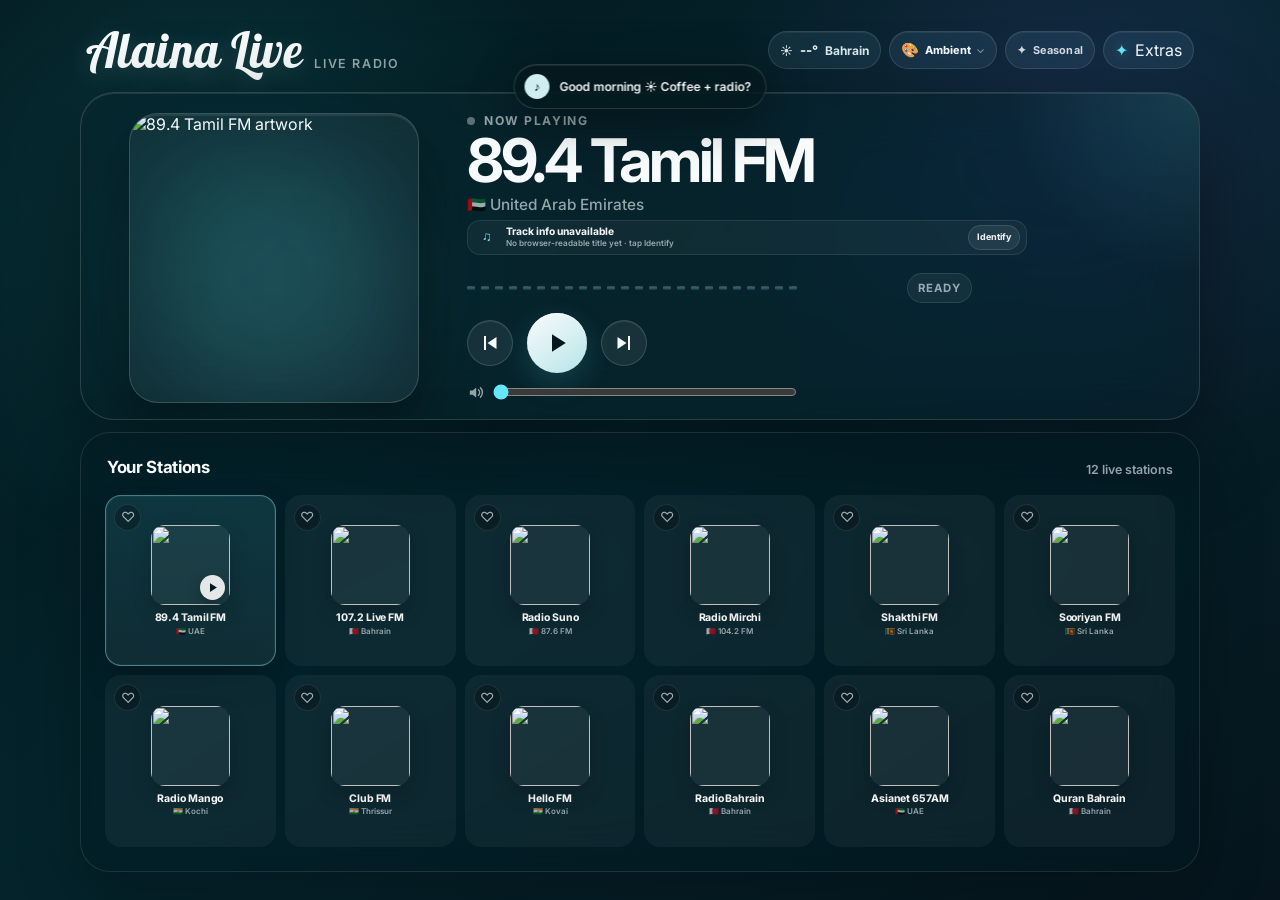
==== commit 67059bde: "Restore desktop volume control" ====
--- a/index.html
+++ b/index.html
@@ -2953,6 +2953,8 @@
   </style>
   <link rel="stylesheet" href="v78-now-playing.css?v=78">
   <link rel="stylesheet" href="v782-echo.css?v=782">
+  <link rel="stylesheet" href="v783-echo-dashboard.css?v=783">
+  <link rel="stylesheet" href="v784-desktop-volume.css?v=784">
 </head>
 
 <body>
@@ -5169,3 +5171,5 @@
 </html>
 
 
+
+
--- a/v783-echo-dashboard.css
+++ b/v783-echo-dashboard.css
@@ -0,0 +1,646 @@
+/* ==========================================================
+   Alaina Live V7.8.3 — Echo Show landscape dashboard
+   Loaded AFTER v782-echo.css.
+   ========================================================== */
+
+/*
+  Why this layout is different:
+  Amazon Silk permanently consumes a strip of vertical space with its browser
+  chrome on many Echo Show devices. Stacking the player above a 6x2 station
+  grid makes both areas too short.
+
+  V7.8.3 uses the Echo's wide landscape shape instead:
+      [ Player ] [       12 stations       ]
+      [        ] [        4 x 3 grid       ]
+
+  Only Amazon Silk receives these rules.
+*/
+
+html.alaina-silk body,
+body.alaina-silk {
+  padding:
+    max(7px, env(safe-area-inset-top))
+    max(10px, env(safe-area-inset-right))
+    max(8px, env(safe-area-inset-bottom))
+    max(10px, env(safe-area-inset-left)) !important;
+}
+
+/* ----------------------------------------------------------
+   Header: restore breathing room and make the brand readable.
+   ---------------------------------------------------------- */
+
+html.alaina-silk .topbar {
+  flex: 0 0 46px !important;
+  min-height: 46px !important;
+  height: 46px !important;
+  padding: 2px 5px 7px !important;
+  gap: 12px !important;
+  align-items: center !important;
+}
+
+html.alaina-silk .brand {
+  display: flex !important;
+  align-items: baseline !important;
+  gap: 9px !important;
+  min-width: 0 !important;
+}
+
+html.alaina-silk .brand-name {
+  font-size: clamp(1.95rem, 3vw, 2.45rem) !important;
+  line-height: .95 !important;
+  white-space: nowrap !important;
+}
+
+html.alaina-silk .brand-subtitle {
+  display: block !important;
+  font-size: .54rem !important;
+  letter-spacing: .12em !important;
+  opacity: .78 !important;
+}
+
+html.alaina-silk .topbar-actions {
+  gap: 6px !important;
+}
+
+html.alaina-silk .topbar-chip {
+  min-width: 34px !important;
+  min-height: 34px !important;
+  height: 34px !important;
+  padding: 5px 8px !important;
+  border-radius: 999px !important;
+  font-size: .64rem !important;
+}
+
+html.alaina-silk .weather-chip {
+  min-width: 58px !important;
+}
+
+html.alaina-silk #weatherChipTemp {
+  font-size: .72rem !important;
+}
+
+/* Keep the Echo header clean. */
+html.alaina-silk #themeBadge,
+html.alaina-silk #installButton {
+  display: none !important;
+}
+
+/* ----------------------------------------------------------
+   Main content: side-by-side instead of vertically stacked.
+   ---------------------------------------------------------- */
+
+html.alaina-silk .content-stage {
+  flex: 1 1 auto !important;
+  min-height: 0 !important;
+  height: auto !important;
+
+  display: grid !important;
+  grid-template-columns: minmax(300px, 34%) minmax(0, 1fr) !important;
+  grid-template-rows: minmax(0, 1fr) !important;
+  gap: 10px !important;
+  perspective: none !important;
+}
+
+/* ----------------------------------------------------------
+   Player panel
+   ---------------------------------------------------------- */
+
+html.alaina-silk .player-card {
+  position: relative !important;
+  inset: auto !important;
+
+  min-width: 0 !important;
+  min-height: 0 !important;
+  height: 100% !important;
+
+  display: flex !important;
+  flex-direction: column !important;
+  align-items: center !important;
+  justify-content: flex-start !important;
+
+  gap: clamp(7px, 1.4vh, 11px) !important;
+  padding: clamp(12px, 2.1vh, 18px) clamp(14px, 1.6vw, 20px) !important;
+
+  border-radius: 24px !important;
+  overflow: hidden !important;
+  transform: none !important;
+  opacity: 1 !important;
+}
+
+html.alaina-silk .cover-wrap {
+  flex: 0 0 auto !important;
+  width: clamp(122px, 24vh, 172px) !important;
+  max-width: 62% !important;
+  aspect-ratio: 1 !important;
+  justify-self: auto !important;
+}
+
+html.alaina-silk #coverArt {
+  border-radius: 20px !important;
+}
+
+html.alaina-silk .cover-glow {
+  filter: blur(36px) !important;
+}
+
+html.alaina-silk .player-panel {
+  flex: 1 1 auto !important;
+  min-height: 0 !important;
+  width: 100% !important;
+  max-width: none !important;
+  height: auto !important;
+
+  display: flex !important;
+  flex-direction: column !important;
+  justify-content: space-between !important;
+
+  gap: 7px !important;
+  overflow: hidden !important;
+  text-align: center !important;
+}
+
+html.alaina-silk .player-top {
+  display: flex !important;
+  flex-direction: column !important;
+  gap: 4px !important;
+  min-height: 0 !important;
+}
+
+html.alaina-silk .player-bottom {
+  display: flex !important;
+  flex-direction: column !important;
+  align-items: center !important;
+  gap: 8px !important;
+  min-height: 0 !important;
+}
+
+html.alaina-silk .eyebrow {
+  justify-content: center !important;
+  gap: 7px !important;
+  margin: 0 !important;
+  font-size: .60rem !important;
+  letter-spacing: .11em !important;
+}
+
+html.alaina-silk .live-dot {
+  width: 7px !important;
+  height: 7px !important;
+}
+
+html.alaina-silk #nowPlayingText {
+  max-width: 100% !important;
+  margin: 0 !important;
+  font-size: clamp(1.5rem, 2.65vw, 2.15rem) !important;
+  line-height: 1 !important;
+  letter-spacing: -.04em !important;
+  overflow: hidden !important;
+  text-overflow: ellipsis !important;
+  white-space: nowrap !important;
+}
+
+html.alaina-silk #stationRegion {
+  min-height: 1.15em !important;
+  margin: 0 !important;
+  font-size: .72rem !important;
+  line-height: 1.12 !important;
+}
+
+/* Track strip is useful, but no longer microscopic. */
+html.alaina-silk .v78-track-strip {
+  width: 100% !important;
+  min-height: 34px !important;
+  grid-template-columns: 20px minmax(0,1fr) auto !important;
+  gap: 7px !important;
+  margin: 3px 0 0 !important;
+  padding: 5px 6px 5px 8px !important;
+  border-radius: 11px !important;
+}
+
+html.alaina-silk .v78-track-icon {
+  width: 20px !important;
+  height: 20px !important;
+  font-size: .72rem !important;
+}
+
+html.alaina-silk .v78-track-title {
+  font-size: .62rem !important;
+  line-height: 1.08 !important;
+}
+
+html.alaina-silk .v78-track-artist {
+  display: block !important;
+  margin-top: 2px !important;
+  font-size: .49rem !important;
+  line-height: 1.06 !important;
+}
+
+html.alaina-silk .v78-identify-button {
+  min-height: 27px !important;
+  height: 27px !important;
+  padding: 5px 9px !important;
+  font-size: .52rem !important;
+}
+
+/* We retain a compact status indicator, not the decorative equalizer. */
+html.alaina-silk .equalizer-wrap {
+  min-height: 24px !important;
+  justify-content: center !important;
+  margin: 0 !important;
+}
+
+html.alaina-silk .equalizer {
+  display: none !important;
+}
+
+html.alaina-silk .status-pill {
+  min-height: 23px !important;
+  padding: 4px 8px !important;
+  font-size: .50rem !important;
+}
+
+/* Playback controls return to a comfortable touch size. */
+html.alaina-silk .controls {
+  justify-content: center !important;
+  gap: 12px !important;
+}
+
+html.alaina-silk .control-btn {
+  width: 40px !important;
+  height: 40px !important;
+}
+
+html.alaina-silk .control-btn.primary {
+  width: 52px !important;
+  height: 52px !important;
+}
+
+html.alaina-silk .control-btn svg {
+  width: 18px !important;
+  height: 18px !important;
+}
+
+html.alaina-silk .control-btn.primary svg {
+  width: 22px !important;
+  height: 22px !important;
+}
+
+/* Restore the volume control — this was the biggest usability loss in 7.8.2. */
+html.alaina-silk .volume-row {
+  display: flex !important;
+  visibility: visible !important;
+  width: min(88%, 280px) !important;
+  max-width: 280px !important;
+  min-height: 24px !important;
+  margin: 0 auto !important;
+  gap: 8px !important;
+}
+
+html.alaina-silk .volume-row svg {
+  width: 16px !important;
+  height: 16px !important;
+}
+
+html.alaina-silk #volumeSlider {
+  display: block !important;
+  visibility: visible !important;
+  width: 100% !important;
+  height: 20px !important;
+}
+
+/* The mobile flip UI must never activate on Silk. */
+html.alaina-silk .mobile-flip-button,
+html.alaina-silk .mobile-back-button {
+  display: none !important;
+}
+
+/* ----------------------------------------------------------
+   Station library: 4 x 3 gives every card real breathing room.
+   ---------------------------------------------------------- */
+
+html.alaina-silk .stations-section {
+  position: relative !important;
+  inset: auto !important;
+
+  min-width: 0 !important;
+  min-height: 0 !important;
+  height: 100% !important;
+
+  display: flex !important;
+  flex-direction: column !important;
+
+  margin: 0 !important;
+  padding: 10px !important;
+  border-radius: 24px !important;
+  overflow: hidden !important;
+
+  transform: none !important;
+  opacity: 1 !important;
+}
+
+html.alaina-silk .section-header {
+  flex: 0 0 31px !important;
+  min-height: 31px !important;
+  height: 31px !important;
+  align-items: center !important;
+  margin: 0 0 7px !important;
+  padding: 0 3px !important;
+}
+
+html.alaina-silk .section-title {
+  font-size: .84rem !important;
+  line-height: 1 !important;
+}
+
+html.alaina-silk .station-count {
+  display: block !important;
+  font-size: .54rem !important;
+}
+
+html.alaina-silk .stations {
+  flex: 1 1 auto !important;
+  min-height: 0 !important;
+  height: auto !important;
+
+  display: grid !important;
+  grid-template-columns: repeat(4, minmax(0, 1fr)) !important;
+  grid-template-rows: repeat(3, minmax(0, 1fr)) !important;
+
+  gap: 8px !important;
+}
+
+html.alaina-silk .station-card {
+  min-width: 0 !important;
+  min-height: 0 !important;
+
+  display: flex !important;
+  flex-direction: column !important;
+  align-items: center !important;
+  justify-content: center !important;
+
+  gap: 0 !important;
+  padding: 7px 6px !important;
+  border-radius: 15px !important;
+  text-align: center !important;
+}
+
+html.alaina-silk .station-art {
+  flex: 0 0 auto !important;
+  width: clamp(54px, 10vh, 80px) !important;
+  height: clamp(54px, 10vh, 80px) !important;
+  margin: 0 auto !important;
+  border-radius: 12px !important;
+}
+
+html.alaina-silk .station-name {
+  width: 100% !important;
+  margin: 5px 0 0 !important;
+
+  font-size: clamp(.58rem, .79vw, .72rem) !important;
+  line-height: 1.07 !important;
+  font-weight: 750 !important;
+
+  overflow: hidden !important;
+  text-overflow: ellipsis !important;
+  white-space: nowrap !important;
+  text-align: center !important;
+}
+
+html.alaina-silk .station-meta {
+  display: flex !important;
+  width: 100% !important;
+  min-height: 1em !important;
+  justify-content: center !important;
+
+  margin-top: 3px !important;
+  font-size: clamp(.46rem, .62vw, .56rem) !important;
+  line-height: 1 !important;
+  text-align: center !important;
+}
+
+html.alaina-silk .favorite-toggle {
+  top: 5px !important;
+  left: 5px !important;
+  width: 22px !important;
+  height: 22px !important;
+  font-size: 11px !important;
+}
+
+html.alaina-silk .station-play-indicator {
+  display: none !important;
+}
+
+/* ----------------------------------------------------------
+   Shorter visible Silk windows (address bar + smaller Echo).
+   Still side-by-side, simply proportionally tighter.
+   ---------------------------------------------------------- */
+
+html.alaina-silk.alaina-silk-short .topbar {
+  flex-basis: 40px !important;
+  min-height: 40px !important;
+  height: 40px !important;
+  padding-bottom: 5px !important;
+}
+
+html.alaina-silk.alaina-silk-short .brand-name {
+  font-size: 1.75rem !important;
+}
+
+html.alaina-silk.alaina-silk-short .brand-subtitle {
+  display: none !important;
+}
+
+html.alaina-silk.alaina-silk-short .topbar-chip {
+  min-height: 30px !important;
+  height: 30px !important;
+}
+
+html.alaina-silk.alaina-silk-short .content-stage {
+  grid-template-columns: minmax(272px, 33%) minmax(0, 1fr) !important;
+  gap: 7px !important;
+}
+
+html.alaina-silk.alaina-silk-short .player-card {
+  padding: 9px 12px !important;
+  gap: 5px !important;
+}
+
+html.alaina-silk.alaina-silk-short .cover-wrap {
+  width: clamp(102px, 20vh, 132px) !important;
+}
+
+html.alaina-silk.alaina-silk-short #nowPlayingText {
+  font-size: clamp(1.25rem, 2.3vw, 1.75rem) !important;
+}
+
+html.alaina-silk.alaina-silk-short .v78-track-strip {
+  min-height: 29px !important;
+  padding-top: 3px !important;
+  padding-bottom: 3px !important;
+}
+
+html.alaina-silk.alaina-silk-short .v78-track-artist {
+  font-size: .44rem !important;
+}
+
+html.alaina-silk.alaina-silk-short .controls {
+  gap: 9px !important;
+}
+
+html.alaina-silk.alaina-silk-short .control-btn {
+  width: 34px !important;
+  height: 34px !important;
+}
+
+html.alaina-silk.alaina-silk-short .control-btn.primary {
+  width: 44px !important;
+  height: 44px !important;
+}
+
+html.alaina-silk.alaina-silk-short .volume-row {
+  min-height: 20px !important;
+}
+
+html.alaina-silk.alaina-silk-short .stations-section {
+  padding: 7px !important;
+}
+
+html.alaina-silk.alaina-silk-short .section-header {
+  flex-basis: 25px !important;
+  min-height: 25px !important;
+  height: 25px !important;
+  margin-bottom: 5px !important;
+}
+
+html.alaina-silk.alaina-silk-short .stations {
+  gap: 6px !important;
+}
+
+html.alaina-silk.alaina-silk-short .station-card {
+  padding: 5px 4px !important;
+  border-radius: 12px !important;
+}
+
+html.alaina-silk.alaina-silk-short .station-art {
+  width: clamp(44px, 8.4vh, 62px) !important;
+  height: clamp(44px, 8.4vh, 62px) !important;
+}
+
+html.alaina-silk.alaina-silk-short .station-name {
+  margin-top: 3px !important;
+  font-size: .56rem !important;
+}
+
+html.alaina-silk.alaina-silk-short .station-meta {
+  margin-top: 2px !important;
+  font-size: .45rem !important;
+}
+
+/* Extreme compact mode — likely Echo Show 5 or unusually tall browser chrome. */
+html.alaina-silk.alaina-silk-very-short .topbar {
+  flex-basis: 35px !important;
+  min-height: 35px !important;
+  height: 35px !important;
+}
+
+html.alaina-silk.alaina-silk-very-short .brand-name {
+  font-size: 1.55rem !important;
+}
+
+html.alaina-silk.alaina-silk-very-short .brand-subtitle {
+  display: none !important;
+}
+
+html.alaina-silk.alaina-silk-very-short .topbar-chip {
+  min-width: 27px !important;
+  min-height: 27px !important;
+  height: 27px !important;
+  padding: 3px 6px !important;
+}
+
+html.alaina-silk.alaina-silk-very-short .content-stage {
+  grid-template-columns: minmax(245px, 32%) minmax(0, 1fr) !important;
+  gap: 6px !important;
+}
+
+html.alaina-silk.alaina-silk-very-short .player-card {
+  padding: 7px 9px !important;
+  gap: 4px !important;
+}
+
+html.alaina-silk.alaina-silk-very-short .cover-wrap {
+  width: 90px !important;
+  max-width: 90px !important;
+}
+
+html.alaina-silk.alaina-silk-very-short #nowPlayingText {
+  font-size: 1.12rem !important;
+}
+
+html.alaina-silk.alaina-silk-very-short #stationRegion {
+  font-size: .55rem !important;
+}
+
+html.alaina-silk.alaina-silk-very-short .v78-track-strip {
+  min-height: 25px !important;
+}
+
+html.alaina-silk.alaina-silk-very-short .v78-track-artist {
+  display: none !important;
+}
+
+html.alaina-silk.alaina-silk-very-short .equalizer-wrap {
+  display: none !important;
+}
+
+html.alaina-silk.alaina-silk-very-short .controls {
+  gap: 7px !important;
+}
+
+html.alaina-silk.alaina-silk-very-short .control-btn {
+  width: 30px !important;
+  height: 30px !important;
+}
+
+html.alaina-silk.alaina-silk-very-short .control-btn.primary {
+  width: 39px !important;
+  height: 39px !important;
+}
+
+html.alaina-silk.alaina-silk-very-short .volume-row {
+  display: flex !important;
+  min-height: 18px !important;
+  width: 92% !important;
+}
+
+html.alaina-silk.alaina-silk-very-short .stations-section {
+  padding: 6px !important;
+}
+
+html.alaina-silk.alaina-silk-very-short .section-header {
+  flex-basis: 21px !important;
+  min-height: 21px !important;
+  height: 21px !important;
+  margin-bottom: 4px !important;
+}
+
+html.alaina-silk.alaina-silk-very-short .stations {
+  gap: 4px !important;
+}
+
+html.alaina-silk.alaina-silk-very-short .station-card {
+  padding: 3px !important;
+}
+
+html.alaina-silk.alaina-silk-very-short .station-art {
+  width: clamp(37px, 8vh, 49px) !important;
+  height: clamp(37px, 8vh, 49px) !important;
+}
+
+html.alaina-silk.alaina-silk-very-short .station-name {
+  margin-top: 2px !important;
+  font-size: .48rem !important;
+}
+
+html.alaina-silk.alaina-silk-very-short .station-meta {
+  display: none !important;
+}
--- a/v784-desktop-volume.css
+++ b/v784-desktop-volume.css
@@ -0,0 +1,125 @@
+@media (min-width: 921px) {
+  html:not(.alaina-silk) .player-card {
+    flex-basis: min(42%, 380px) !important;
+    padding: 20px 28px !important;
+    gap: 28px !important;
+  }
+  html:not(.alaina-silk) .cover-wrap {
+    width: min(100%, 290px) !important;
+  }
+  html:not(.alaina-silk) .player-panel {
+    width: 100% !important;
+    max-width: 680px !important;
+    height: min(100%, 310px) !important;
+    min-height: 0 !important;
+    justify-content: space-between !important;
+    gap: 6px !important;
+    overflow: visible !important;
+  }
+  html:not(.alaina-silk) .player-top { gap: 2px !important; }
+  html:not(.alaina-silk) .player-bottom { gap: 8px !important; }
+
+  html:not(.alaina-silk) .v78-track-strip {
+    min-height: 31px !important;
+    margin-top: 3px !important;
+    padding: 4px 6px 4px 8px !important;
+  }
+  html:not(.alaina-silk) .v78-track-title { font-size: .64rem !important; }
+  html:not(.alaina-silk) .v78-track-artist { font-size: .51rem !important; }
+  html:not(.alaina-silk) .v78-identify-button {
+    min-height: 25px !important;
+    padding: 4px 8px !important;
+  }
+
+  html:not(.alaina-silk) .equalizer-wrap {
+    margin: 0 !important;
+    gap: 10px !important;
+  }
+  html:not(.alaina-silk) .equalizer {
+    height: 34px !important;
+    padding: 2px 0 !important;
+  }
+
+  html:not(.alaina-silk) .controls { gap: 14px !important; }
+  html:not(.alaina-silk) .control-btn {
+    width: 46px !important;
+    height: 46px !important;
+  }
+  html:not(.alaina-silk) .control-btn.primary {
+    width: 60px !important;
+    height: 60px !important;
+  }
+
+  html:not(.alaina-silk) .volume-row {
+    display: flex !important;
+    visibility: visible !important;
+    opacity: 1 !important;
+    width: min(100%, 330px) !important;
+    max-width: 330px !important;
+    min-height: 22px !important;
+    margin: 0 !important;
+    gap: 9px !important;
+    overflow: visible !important;
+  }
+  html:not(.alaina-silk) .volume-row svg {
+    display: block !important;
+    visibility: visible !important;
+    width: 17px !important;
+    height: 17px !important;
+    flex: 0 0 auto !important;
+  }
+  html:not(.alaina-silk) #volumeSlider {
+    display: block !important;
+    visibility: visible !important;
+    opacity: 1 !important;
+    width: 100% !important;
+    height: 20px !important;
+  }
+}
+
+@media (min-width: 921px) and (max-height: 860px) {
+  html:not(.alaina-silk) .player-card {
+    flex-basis: 43% !important;
+    padding: 13px 22px !important;
+  }
+  html:not(.alaina-silk) .cover-wrap {
+    width: min(100%, 205px) !important;
+  }
+  html:not(.alaina-silk) .player-panel {
+    height: min(100%, 220px) !important;
+    gap: 3px !important;
+  }
+  html:not(.alaina-silk) #nowPlayingText {
+    font-size: clamp(1.55rem, 3.5vw, 2.5rem) !important;
+  }
+  html:not(.alaina-silk) .v78-track-strip {
+    min-height: 25px !important;
+    margin-top: 1px !important;
+    padding: 2px 5px 2px 6px !important;
+  }
+  html:not(.alaina-silk) .v78-track-title { font-size: .53rem !important; }
+  html:not(.alaina-silk) .v78-track-artist { font-size: .43rem !important; }
+  html:not(.alaina-silk) .v78-identify-button {
+    min-height: 21px !important;
+    padding: 3px 6px !important;
+    font-size: .45rem !important;
+  }
+  html:not(.alaina-silk) .equalizer { height: 22px !important; }
+  html:not(.alaina-silk) .control-btn {
+    width: 35px !important;
+    height: 35px !important;
+  }
+  html:not(.alaina-silk) .control-btn.primary {
+    width: 46px !important;
+    height: 46px !important;
+  }
+  html:not(.alaina-silk) .volume-row {
+    display: flex !important;
+    min-height: 18px !important;
+    max-width: 290px !important;
+  }
+  html:not(.alaina-silk) #volumeSlider {
+    display: block !important;
+    height: 18px !important;
+  }
+}
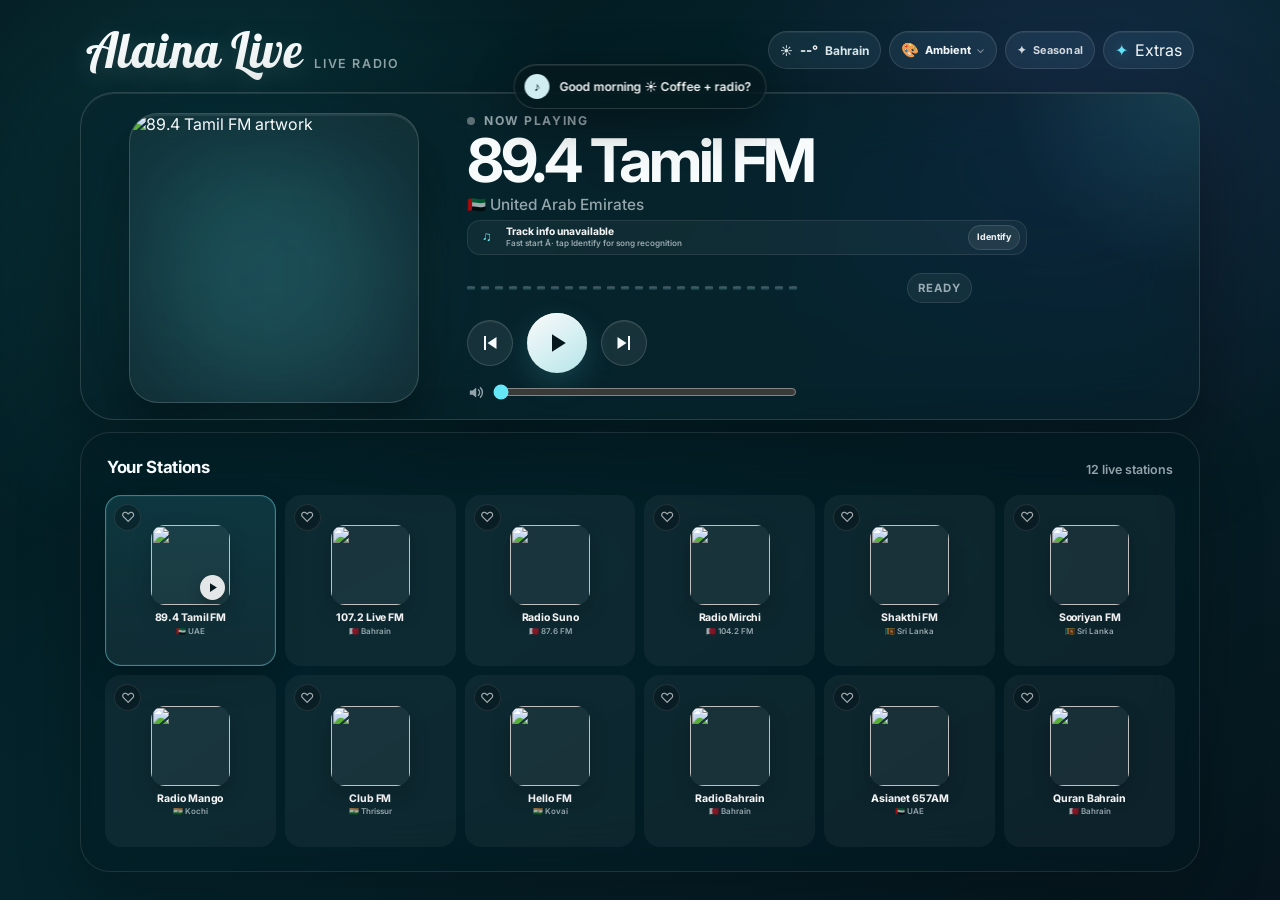
==== commit 42baa3fd: "Prioritize radio playback over metadata requests" ====
--- a/index.html
+++ b/index.html
@@ -3874,7 +3874,9 @@
       button.addEventListener("click", () => renderFeature(button.dataset.feature));
     });
 
-    async function fetchWeather() {
+    async function fetchWeather(options = {}) {
+      // V7.8.5 WEATHER_FAST_START
+      const network = options.network !== false;
       const cachedRaw = localStorage.getItem("alainaWeather");
       if (cachedRaw) {
         try {
@@ -3885,6 +3887,8 @@
           }
         } catch (_) {}
       }
+
+      if (!network) return;
 
       try {
         const response = await fetch(WEATHER_URL, { cache: "no-store" });
@@ -4757,7 +4761,11 @@
     // ?theme=ramadan / eid / hajj / muharram / onam / vishu /
     // christmas / holi / diwali / bahrain / india / easter
     applySeasonalTheme();
-    fetchWeather();
+
+    // Restore cached weather immediately, but let the radio stream connect
+    // before making the online weather request.
+    fetchWeather({ network: false });
+    setTimeout(() => fetchWeather(), 7000);
     setTimeout(() => showAlaina(greetingMessage()), 900);
 
   })();
@@ -5165,7 +5173,7 @@
   })();
   </script>
 
-  <script src="v78-now-playing.js?v=782"></script>
+  <script src="v78-now-playing.js?v=7851"></script>
   <script src="v782-echo.js?v=782"></script>
 </body>
 </html>
@@ -5173,3 +5181,4 @@
 
 
 
+
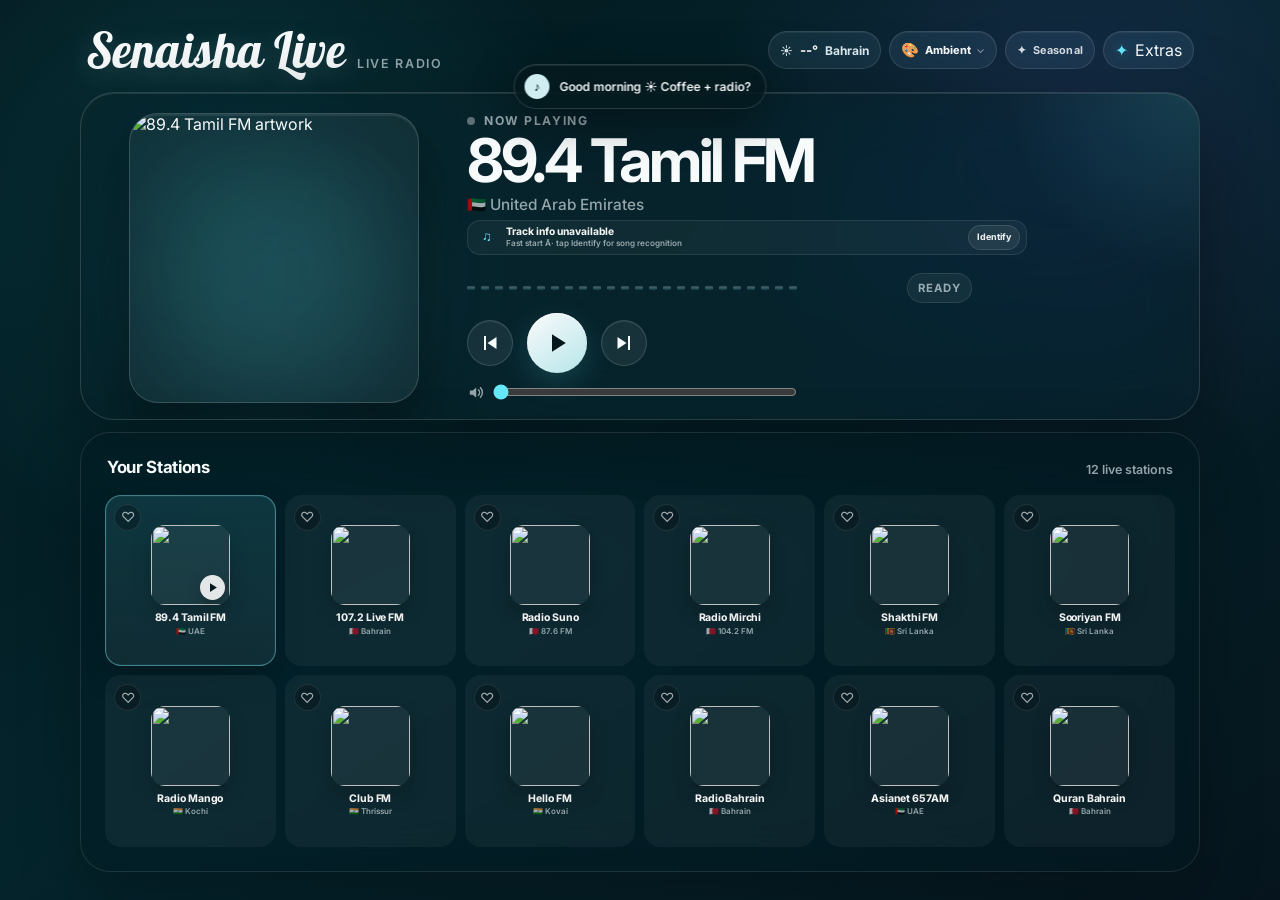
==== commit c509eb17: "Make weather on demand" ====
--- a/index.html
+++ b/index.html
@@ -7,8 +7,8 @@
   <meta name="apple-mobile-web-app-capable" content="yes">
   <meta name="apple-mobile-web-app-status-bar-style" content="black-translucent">
 
-  <title>Alaina Live</title>
-  <meta name="description" content="Alaina Live — your live radio stations in one beautiful player.">
+  <title>Senaisha Live</title>
+  <meta name="description" content="Senaisha Live — your live radio stations in one beautiful player.">
 
   <link rel="icon" href="favicon.png" type="image/png">
   <link rel="apple-touch-icon" href="apple-touch-icon.png">
@@ -2999,7 +2999,7 @@
   <main class="app-shell">
     <header class="topbar">
       <div class="brand">
-        <div class="brand-name">Alaina Live</div>
+        <div class="brand-name">Senaisha Live</div>
         <div class="brand-subtitle">Live Radio</div>
       </div>
 
@@ -3023,12 +3023,12 @@
           <span id="themeBadgeText">Seasonal</span>
         </div>
 
-        <button id="hubButton" class="topbar-chip hub-button" type="button" aria-label="Open Alaina extras">
+        <button id="hubButton" class="topbar-chip hub-button" type="button" aria-label="Open Senaisha extras">
           <span class="hub-sparkle" aria-hidden="true">✦</span>
           <span class="chip-label">Extras</span>
         </button>
 
-        <button id="installButton" class="install-btn" type="button" aria-label="Install Alaina Live">
+        <button id="installButton" class="install-btn" type="button" aria-label="Install Senaisha Live">
           <svg width="19" height="19" viewBox="0 0 24 24" aria-hidden="true">
             <path fill="currentColor" d="M12 3a1 1 0 0 1 1 1v8.59l2.3-2.29a1 1 0 1 1 1.4 1.42l-4 4a1 1 0 0 1-1.4 0l-4-4a1 1 0 1 1 1.4-1.42l2.3 2.29V4a1 1 0 0 1 1-1ZM5 19a1 1 0 0 1 1-1h12a1 1 0 1 1 0 2H6a1 1 0 0 1-1-1Z"/>
           </svg>
@@ -3051,7 +3051,7 @@
             <span id="nowPlayingTextHeader">Now Playing</span>
           </div>
 
-          <h1 id="nowPlayingText">Alaina Ready!</h1>
+          <h1 id="nowPlayingText">Senaisha Ready!</h1>
           <p id="stationRegion">Choose a station to begin</p>
         </div>
 
@@ -3266,7 +3266,7 @@
 
     </div>
 
-    <div class="footer-note">Alaina Live · tap a station and enjoy</div>
+    <div class="footer-note">Senaisha Live · tap a station and enjoy</div>
   </main>
 
 
@@ -3274,7 +3274,7 @@
 
   <div id="alainaToast" class="alaina-toast" role="status" aria-live="polite">
     <span class="alaina-toast-mark">♪</span>
-    <span id="alainaToastText">Alaina Live</span>
+    <span id="alainaToastText">Senaisha Live</span>
   </div>
 
   <div id="featureOverlay" class="feature-overlay" hidden>
@@ -3282,7 +3282,7 @@
       <header class="feature-header">
         <button id="featureBackButton" class="feature-nav-button" type="button" aria-label="Back" hidden>‹</button>
         <div>
-          <div class="feature-kicker">Alaina Live</div>
+          <div class="feature-kicker">Senaisha Live</div>
           <h2 id="featureTitle">Extras</h2>
         </div>
         <button id="featureCloseButton" class="feature-close-button" type="button" aria-label="Close">×</button>
@@ -3451,7 +3451,7 @@
       try {
         navigator.mediaSession.metadata = new MediaMetadata({
           title: stationName,
-          artist: `${regionName} · Alaina Live`,
+          artist: `${regionName} · Senaisha Live`,
           album: "Live Radio",
           artwork: [{ src: art }]
         });
@@ -3473,7 +3473,7 @@
       stationRegion.textContent = `${flag} ${card.dataset.regionName || "Live Radio"}`.trim();
       coverArt.src = card.dataset.art;
       coverArt.alt = `${card.dataset.name} artwork`;
-      document.title = `${card.dataset.name} | Alaina Live`;
+      document.title = `${card.dataset.name} | Senaisha Live`;
 
       localStorage.setItem("alainaLastStation", String(index));
       updateMediaSession(card);
@@ -3825,7 +3825,7 @@
       if (hour >= 5 && hour < 11) return "Good morning ☀️ Coffee + radio?";
       if (hour >= 11 && hour < 17) return "Good afternoon 👋 Need some music?";
       if (hour >= 17 && hour < 23) return "Good evening 🌙 Time to unwind.";
-      return "Still awake? 👀 Alaina Live is too.";
+      return "Still awake? 👀 Senaisha Live is too.";
     }
 
     function openHub(feature = null) {
@@ -3874,9 +3874,13 @@
       button.addEventListener("click", () => renderFeature(button.dataset.feature));
     });
 
+    let weatherRequestInFlight = false;
+
     async function fetchWeather(options = {}) {
-      // V7.8.5 WEATHER_FAST_START
+      // V7.8.6 WEATHER_ON_DEMAND
       const network = options.network !== false;
+
+      // Always restore a reasonably fresh cached value first.
       const cachedRaw = localStorage.getItem("alainaWeather");
       if (cachedRaw) {
         try {
@@ -3888,22 +3892,38 @@
         } catch (_) {}
       }
 
-      if (!network) return;
+      if (!network) {
+        return Boolean(weatherData?.current);
+      }
+
+      // Never launch duplicate Open-Meteo requests.
+      if (weatherRequestInFlight) {
+        return Boolean(weatherData?.current);
+      }
+
+      weatherRequestInFlight = true;
 
       try {
         const response = await fetch(WEATHER_URL, { cache: "no-store" });
         if (!response.ok) throw new Error("Weather HTTP " + response.status);
+
         weatherData = await response.json();
+
         localStorage.setItem("alainaWeather", JSON.stringify({
           savedAt: Date.now(),
           data: weatherData
         }));
+
         updateWeatherChip();
+        return true;
       } catch (error) {
-        console.warn("Weather unavailable:", error);
-      }
-    }
-
+        // A weather/DNS failure must never affect radio playback.
+        console.info("Weather refresh skipped:", error?.message || error);
+        return Boolean(weatherData?.current);
+      } finally {
+        weatherRequestInFlight = false;
+      }
+    }
     function updateWeatherChip() {
       if (!weatherData?.current) return;
       const code = WEATHER_CODES[weatherData.current.weather_code] || ["🌤️", "Weather"];
@@ -3920,35 +3940,58 @@
       if (!weatherData?.current) {
         featureContent.innerHTML = `
           <div class="feature-center">
-            <div class="feature-big-icon">🌤️</div>
-            <div class="feature-primary">Loading weather…</div>
+            <div class="feature-big-icon">ðŸŒ¤ï¸</div>
+            <div class="feature-primary">Loading weatherâ€¦</div>
             <div class="feature-secondary">Fetching the latest Bahrain conditions.</div>
           </div>`;
-        fetchWeather().then(() => {
-          if (!featureOverlay.hidden && featureTitle.textContent === "Bahrain Weather") renderWeather();
+
+        fetchWeather().then((available) => {
+          if (featureOverlay.hidden || featureTitle.textContent !== "Bahrain Weather") return;
+
+          if (available && weatherData?.current) {
+            renderWeather();
+            return;
+          }
+
+          featureContent.innerHTML = `
+            <div class="feature-center">
+              <div class="feature-big-icon">ðŸŒ¤ï¸</div>
+              <div class="feature-primary">Weather unavailable</div>
+              <div class="feature-secondary">
+                The weather service could not be reached right now.<br>
+                Radio playback is not affected.
+              </div>
+              <button type="button" class="feature-action" data-weather-retry>
+                Retry weather
+              </button>
+            </div>`;
+
+          featureContent
+            .querySelector("[data-weather-retry]")
+            ?.addEventListener("click", () => renderWeather(), { once: true });
         });
+
         return;
       }
 
       const c = weatherData.current;
       const daily = weatherData.daily || {};
-      const code = WEATHER_CODES[c.weather_code] || ["🌤️", "Current weather"];
+      const code = WEATHER_CODES[c.weather_code] || ["ðŸŒ¤ï¸", "Current weather"];
       const high = daily.temperature_2m_max?.[0];
       const low = daily.temperature_2m_min?.[0];
 
       featureContent.innerHTML = `
         <div class="feature-center">
           <div class="feature-big-icon">${code[0]}</div>
-          <div class="feature-primary">${Math.round(c.temperature_2m)}°C</div>
+          <div class="feature-primary">${Math.round(c.temperature_2m)}Â°C</div>
           <div class="feature-secondary">
-            ${escapeHtml(code[1])} · Feels like ${Math.round(c.apparent_temperature)}°C<br>
-            Humidity ${Math.round(c.relative_humidity_2m)}% · Wind ${Math.round(c.wind_speed_10m)} km/h
-            ${Number.isFinite(high) ? `<br>Today ${Math.round(high)}° / ${Math.round(low)}°` : ""}
+            ${escapeHtml(code[1])} Â· Feels like ${Math.round(c.apparent_temperature)}Â°C<br>
+            Humidity ${Math.round(c.relative_humidity_2m)}% Â· Wind ${Math.round(c.wind_speed_10m)} km/h
+            ${Number.isFinite(high) ? `<br>Today ${Math.round(high)}Â° / ${Math.round(low)}Â°` : ""}
           </div>
-          <div class="feature-attribution">Manama, Bahrain · Weather data: Open-Meteo</div>
+          <div class="feature-attribution">Manama, Bahrain Â· Weather data: Open-Meteo</div>
         </div>`;
     }
-
     async function loadNews() {
       // Prefer the local file generated by the included GitHub Action.
       try {
@@ -4037,7 +4080,7 @@
     }
 
     async function renderJoke() {
-      showFeatureShell("Alaina's Joke");
+      showFeatureShell("Senaisha's Joke");
 
       featureContent.innerHTML = `
         <div class="feature-center">
@@ -4137,7 +4180,7 @@
             audio.volume = Number(volumeSlider.value);
           }, 300);
           stopSleepTimer(false);
-          showAlaina("Good night 🌙 Alaina has faded the radio out.");
+          showAlaina("Good night 🌙 Senaisha has faded the radio out.");
         }
       }, 500);
     }
@@ -4300,7 +4343,7 @@
         <div class="feature-center">
           <div class="feature-big-icon">🎲</div>
           <div id="rouletteName" class="feature-primary">Spinning…</div>
-          <div class="feature-secondary">Alaina is making an important musical decision.</div>
+          <div class="feature-secondary">Senaisha is making an important musical decision.</div>
         </div>`;
 
       const name = document.getElementById("rouletteName");
@@ -4762,10 +4805,9 @@
     // christmas / holi / diwali / bahrain / india / easter
     applySeasonalTheme();
 
-    // Restore cached weather immediately, but let the radio stream connect
-    // before making the online weather request.
+    // Restore cached weather only. Network weather is now strictly on-demand
+    // when the user opens the Weather feature.
     fetchWeather({ network: false });
-    setTimeout(() => fetchWeather(), 7000);
     setTimeout(() => showAlaina(greetingMessage()), 900);
 
   })();
@@ -5182,3 +5224,4 @@
 
 
 
+
